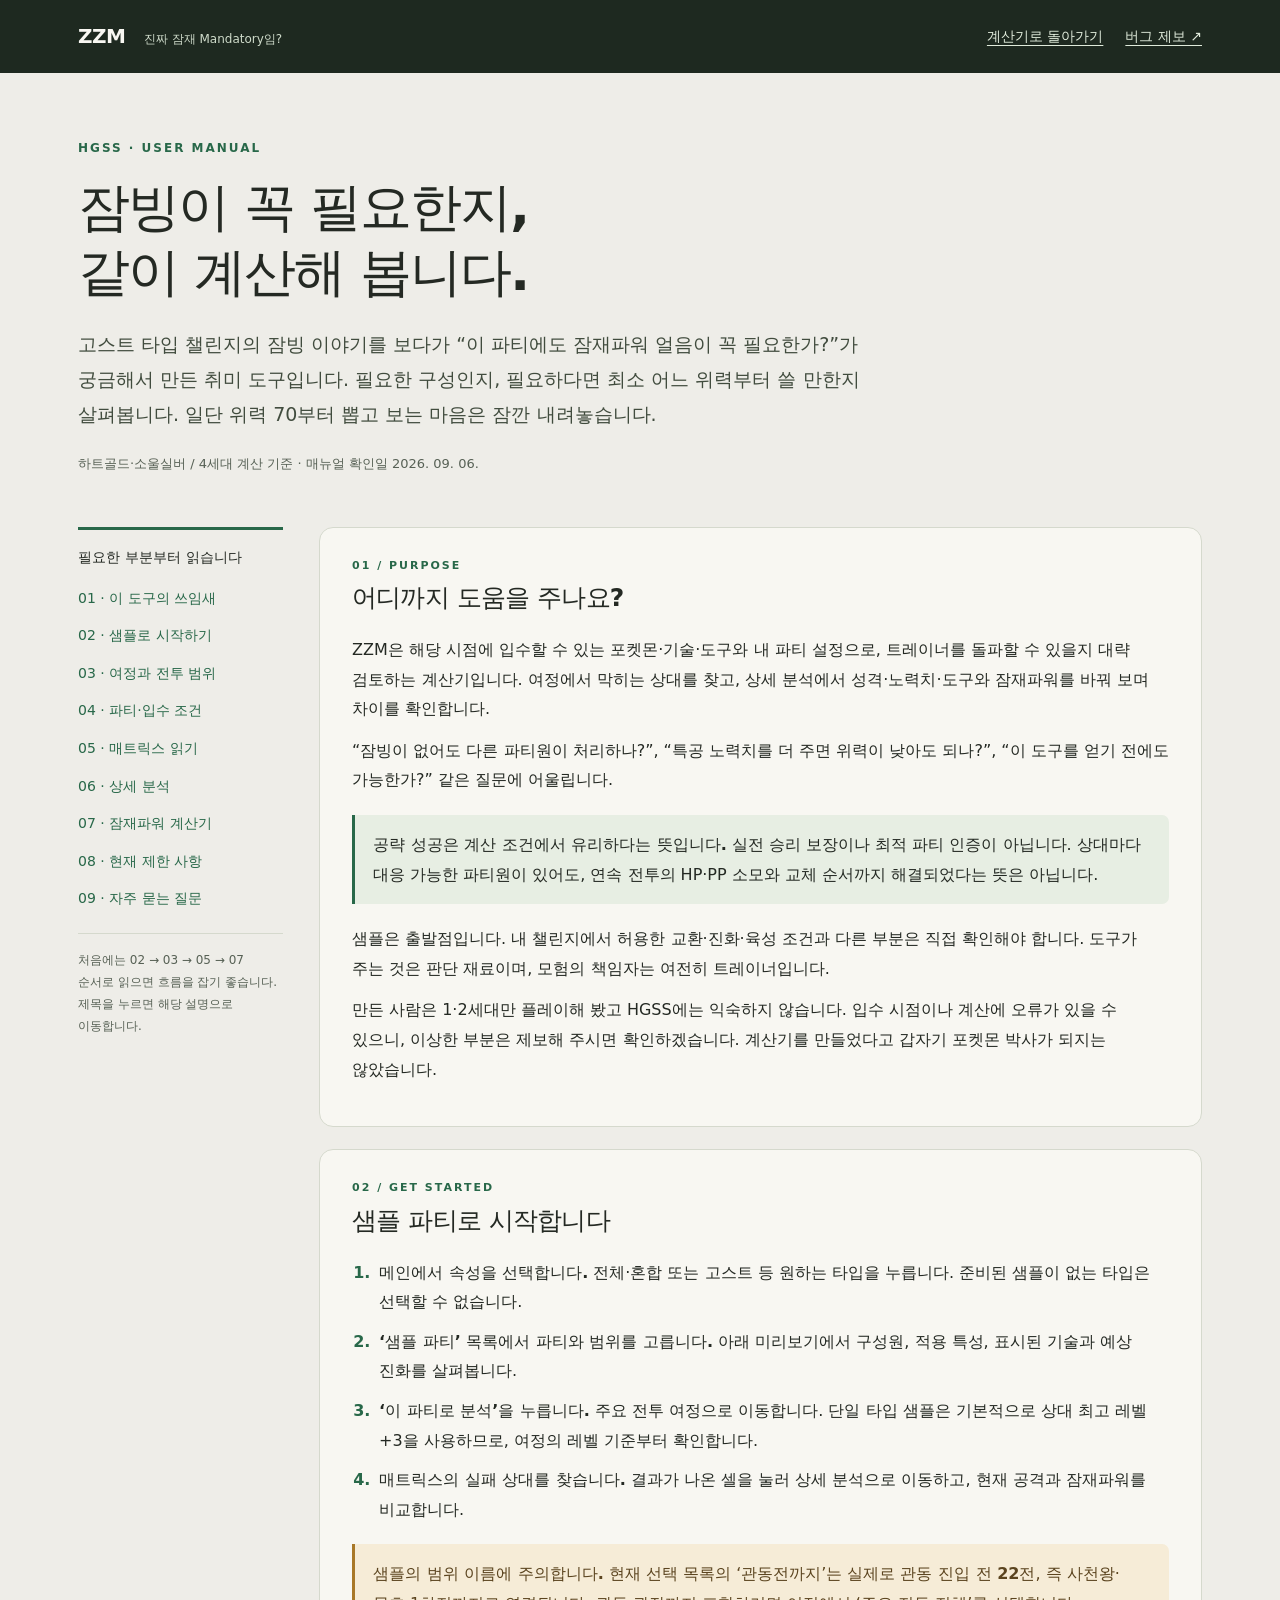
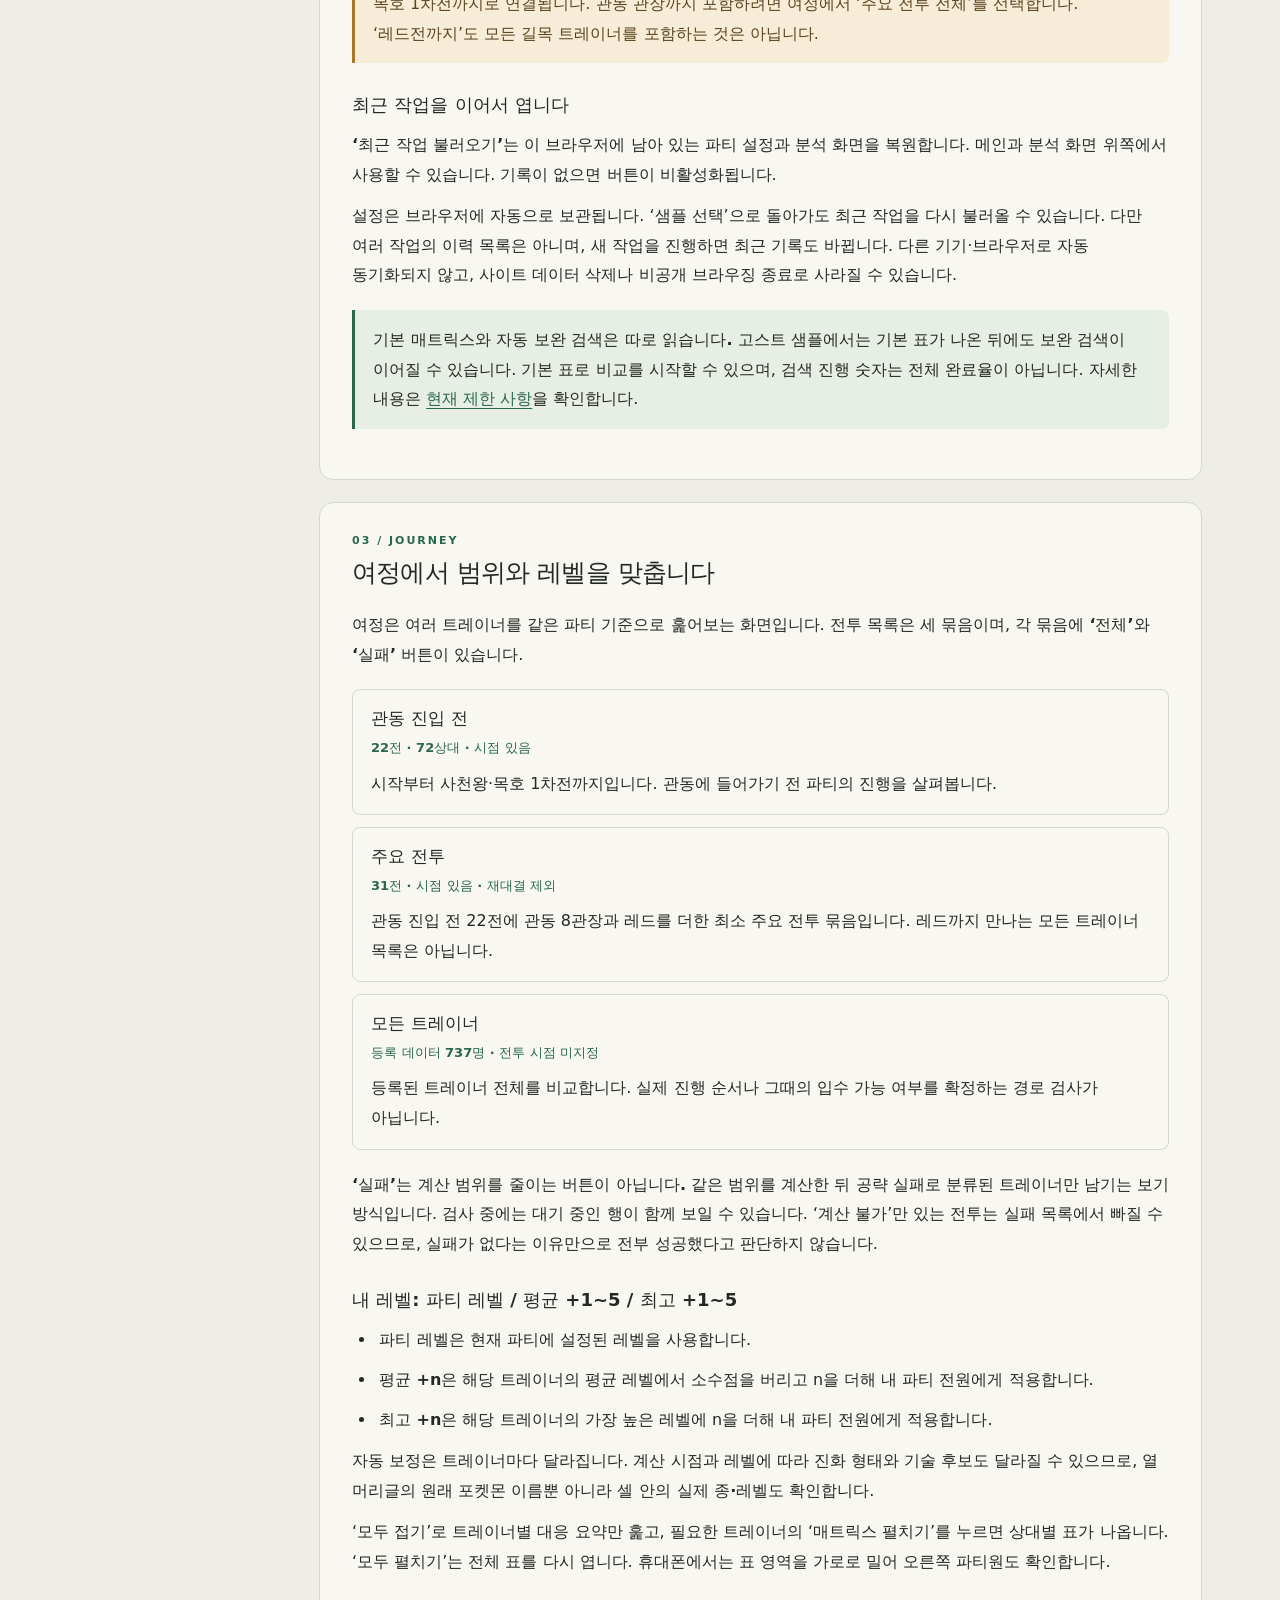
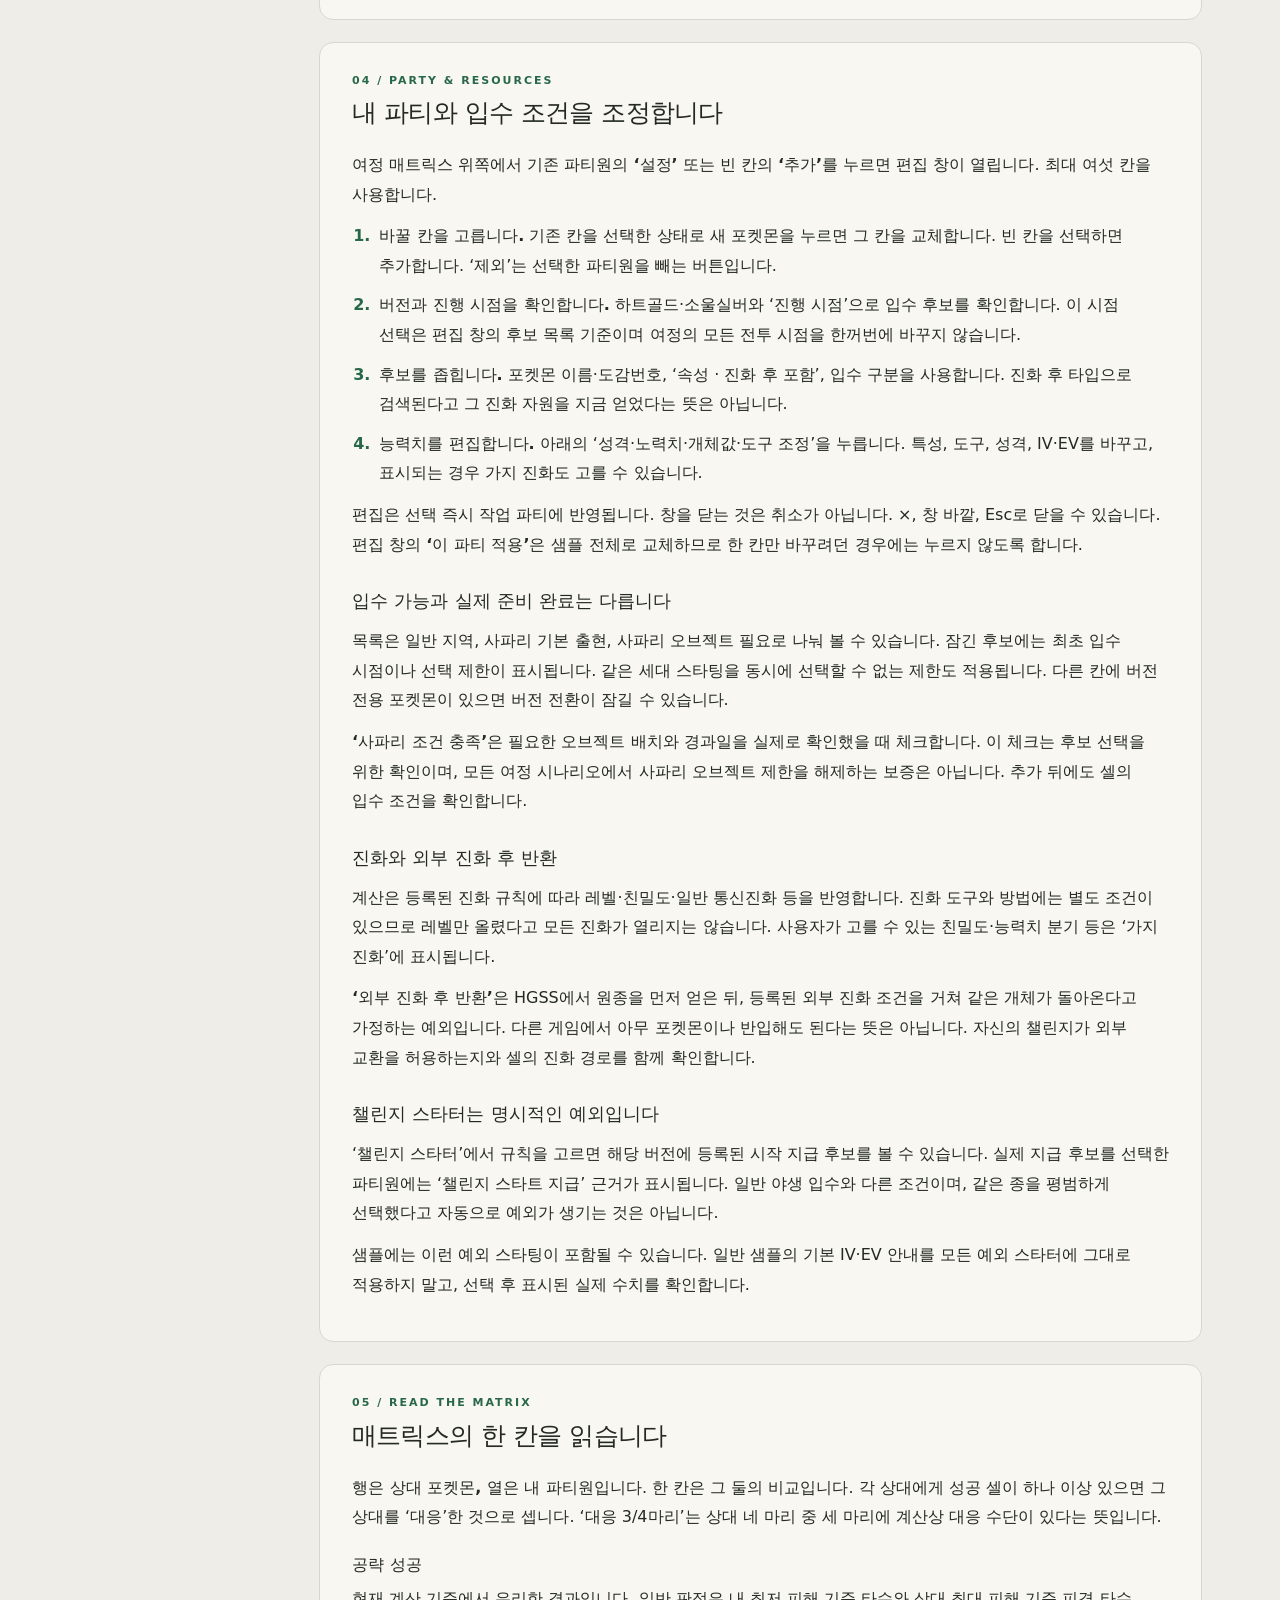
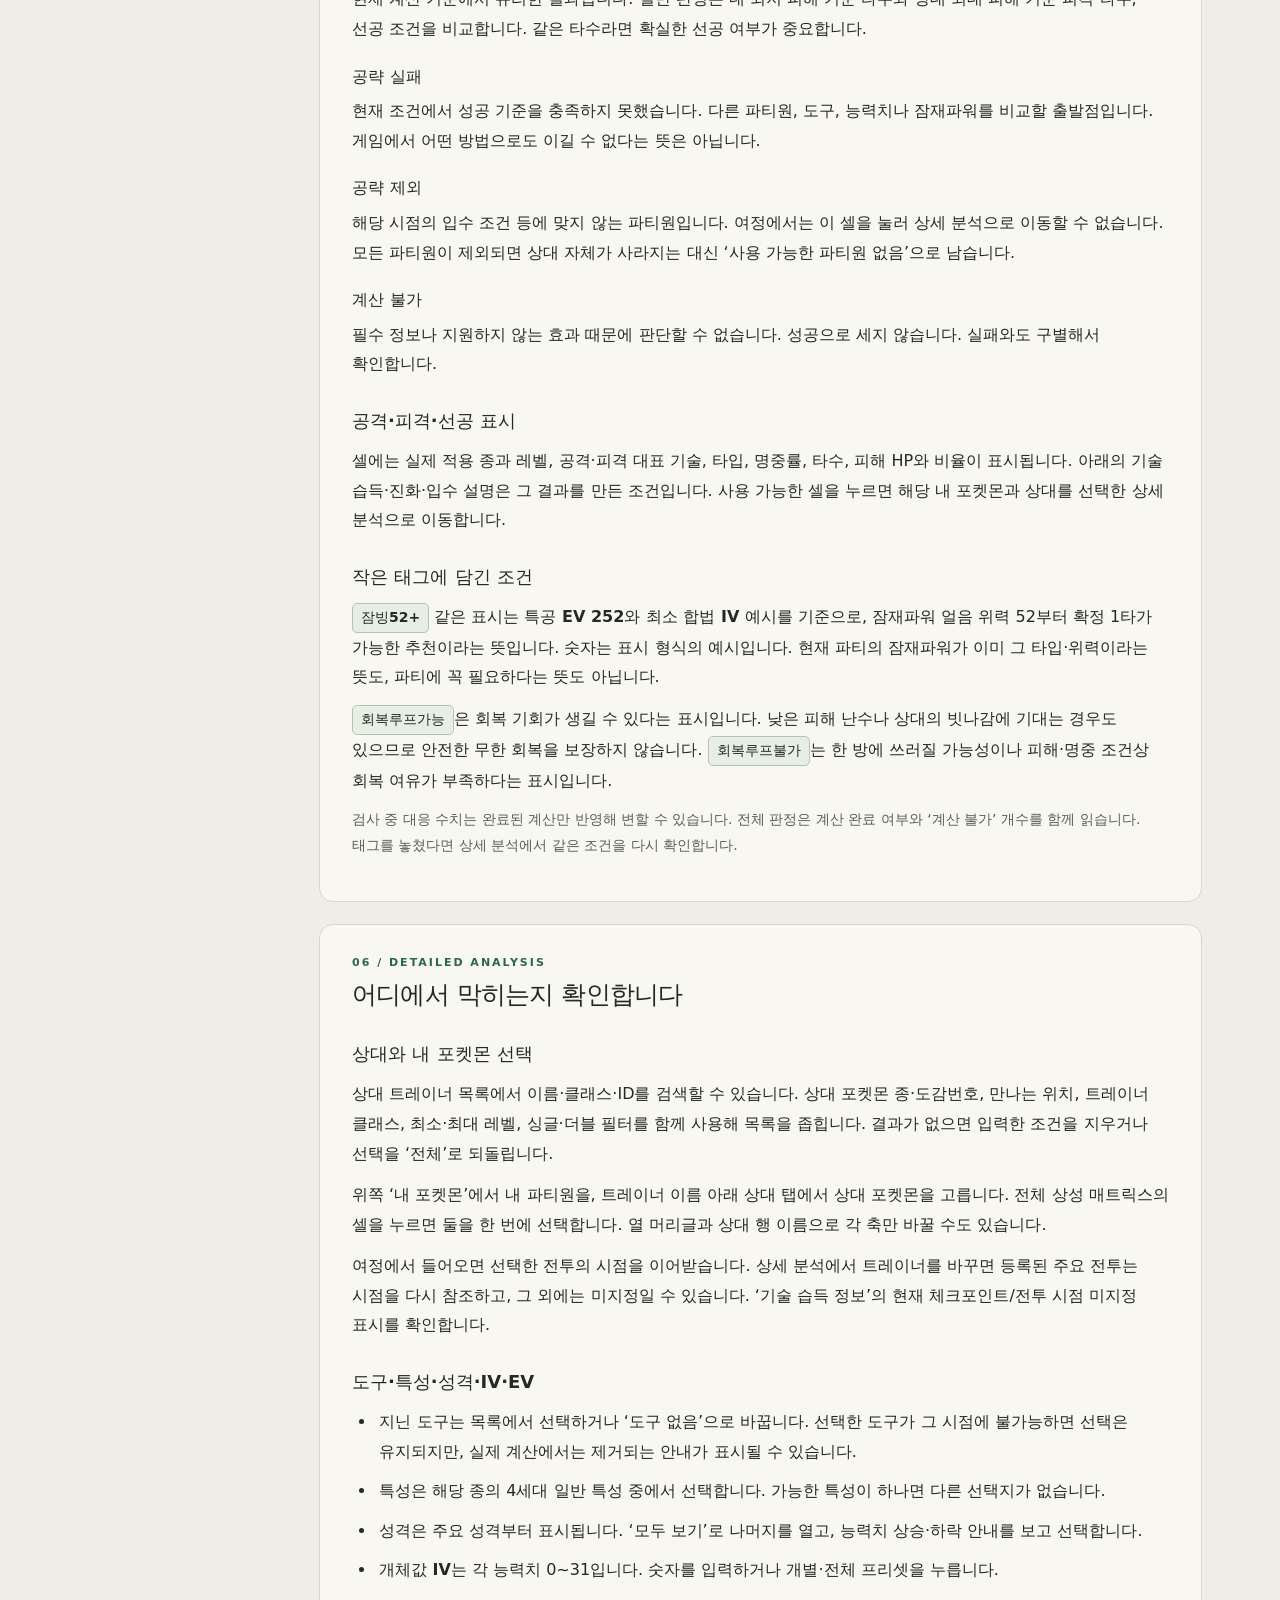
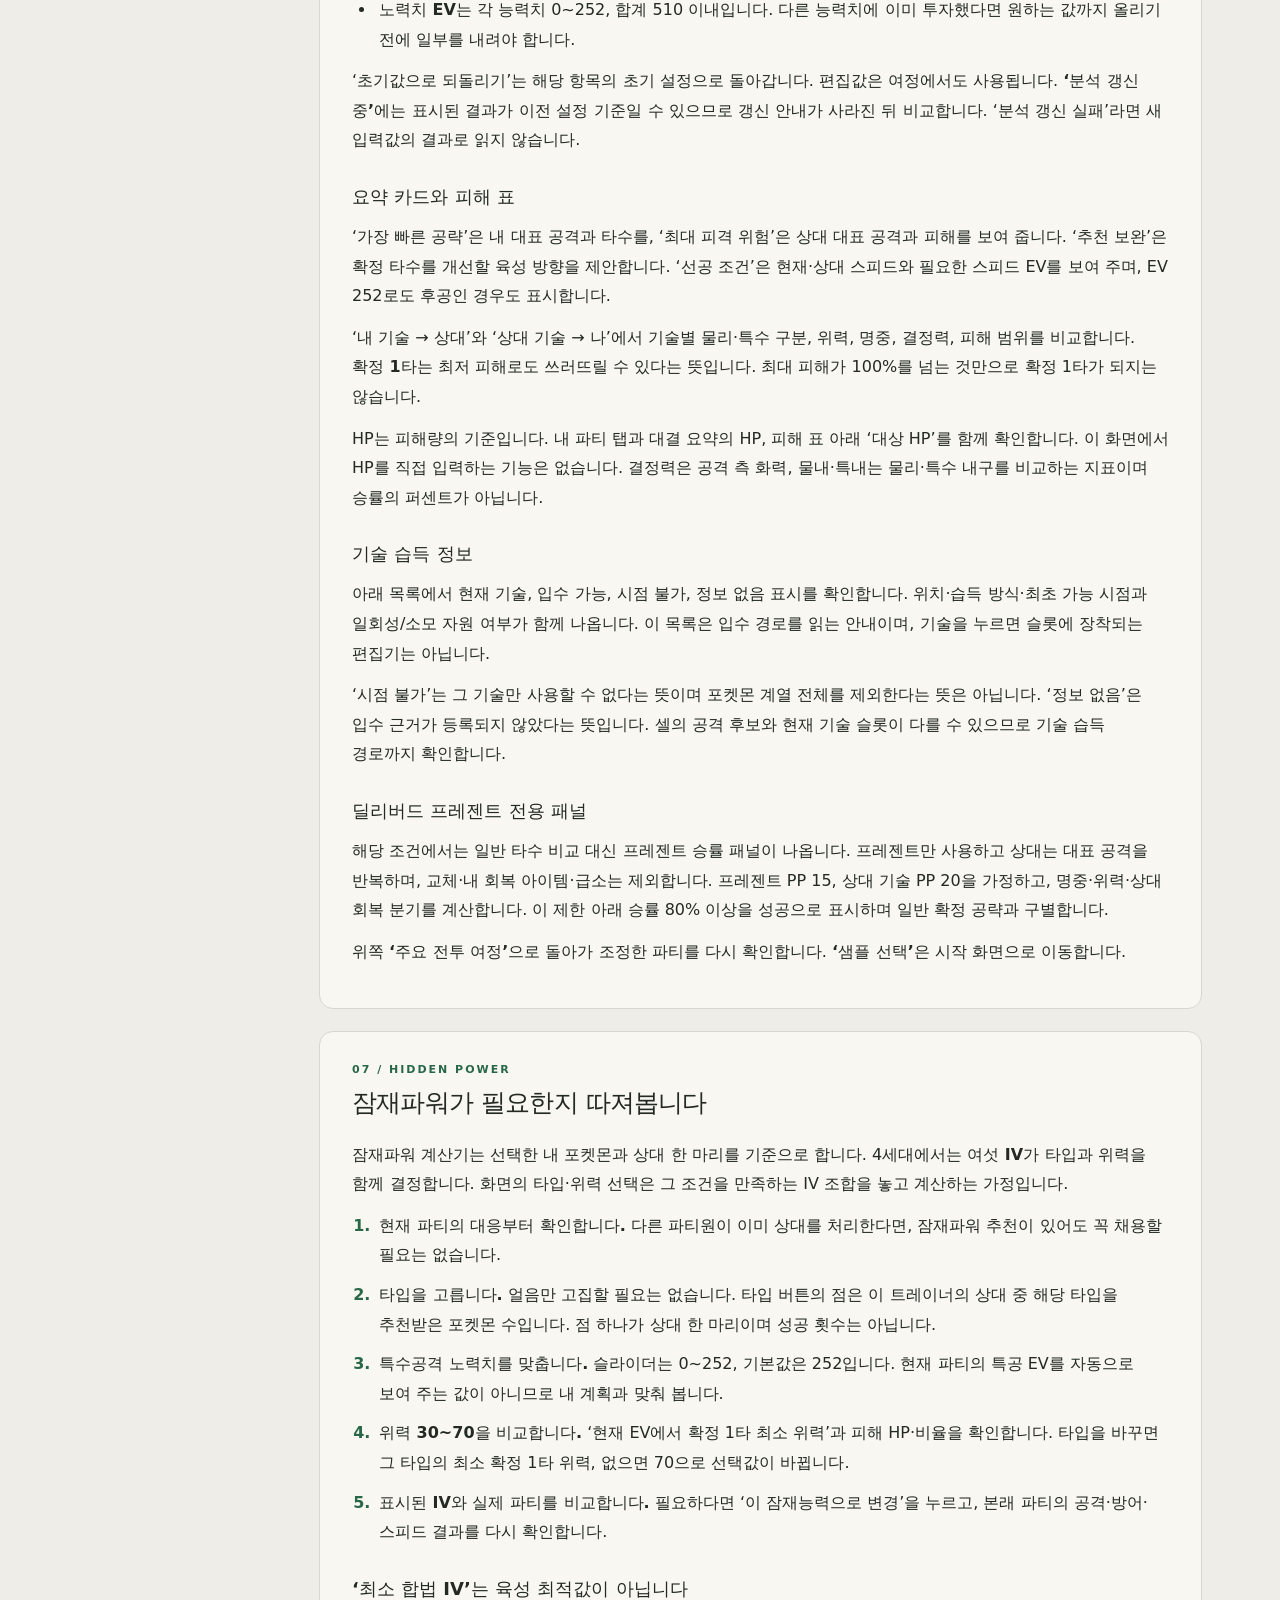
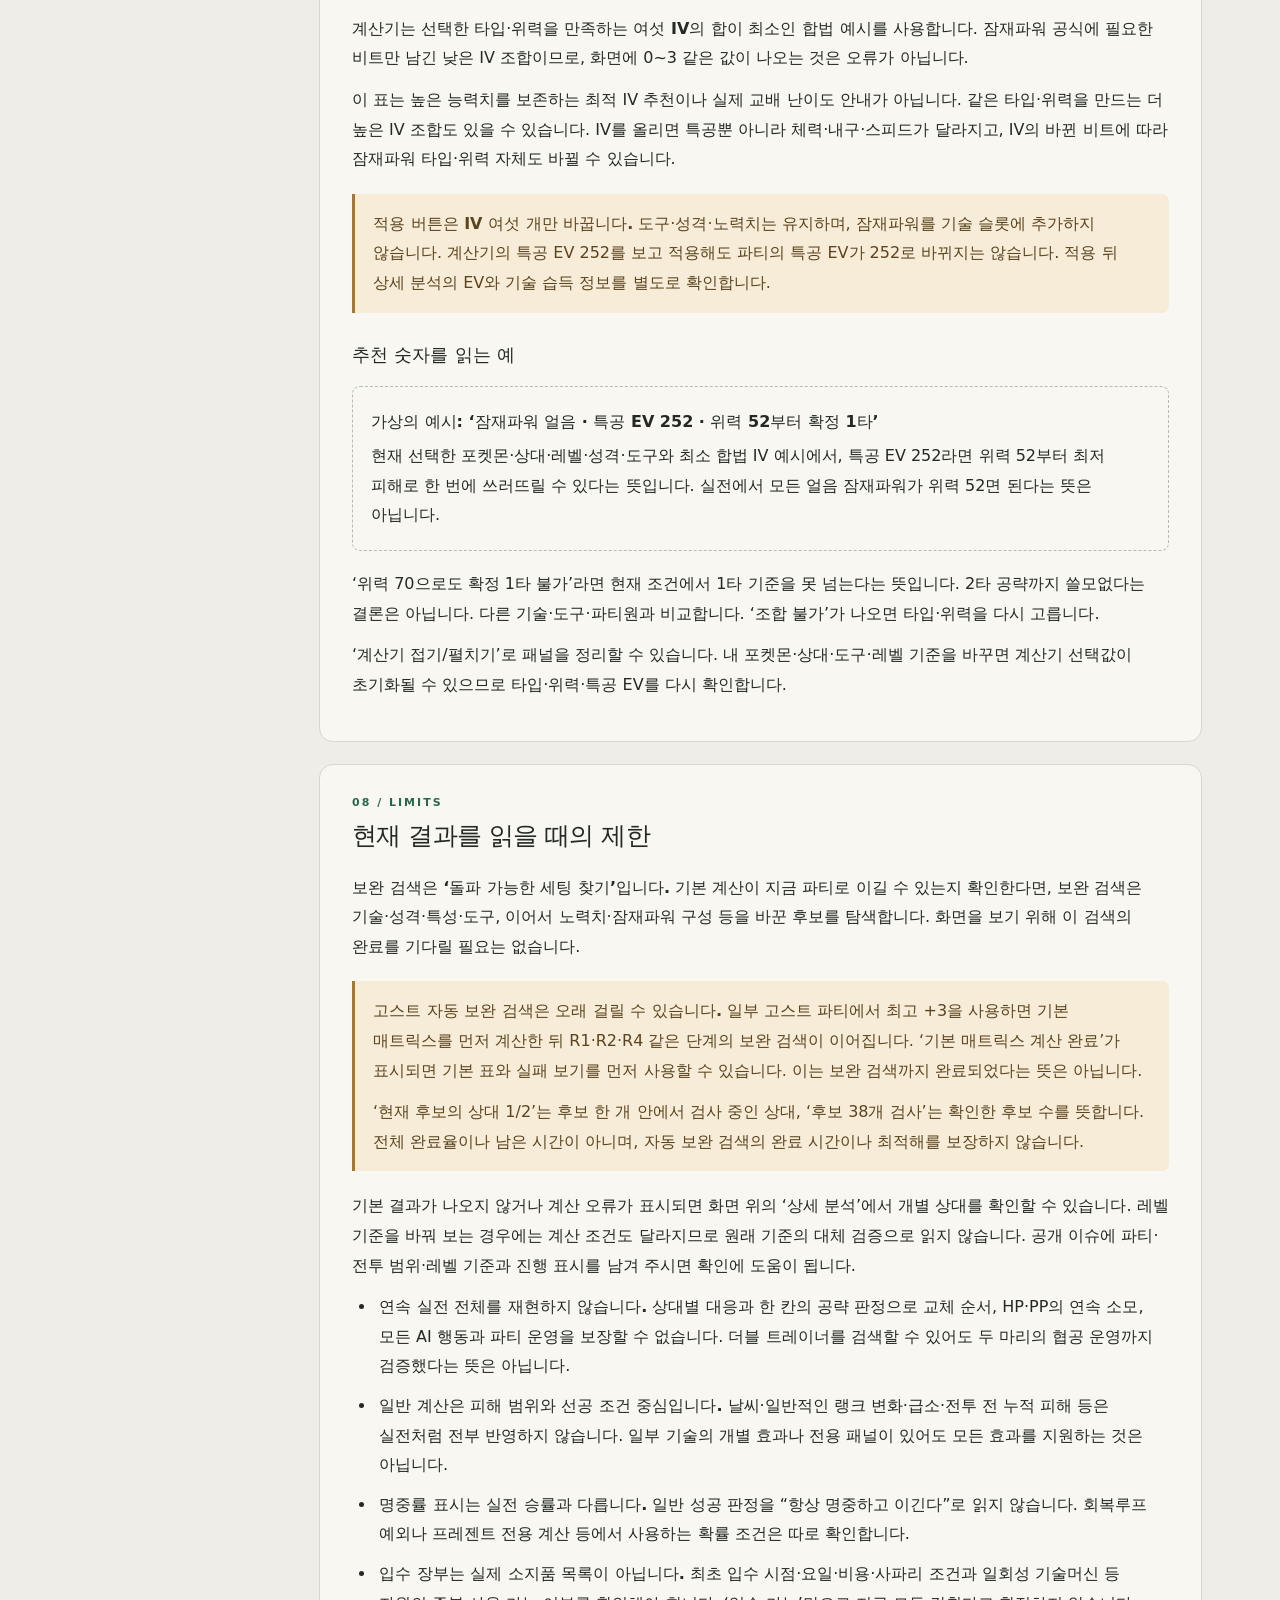
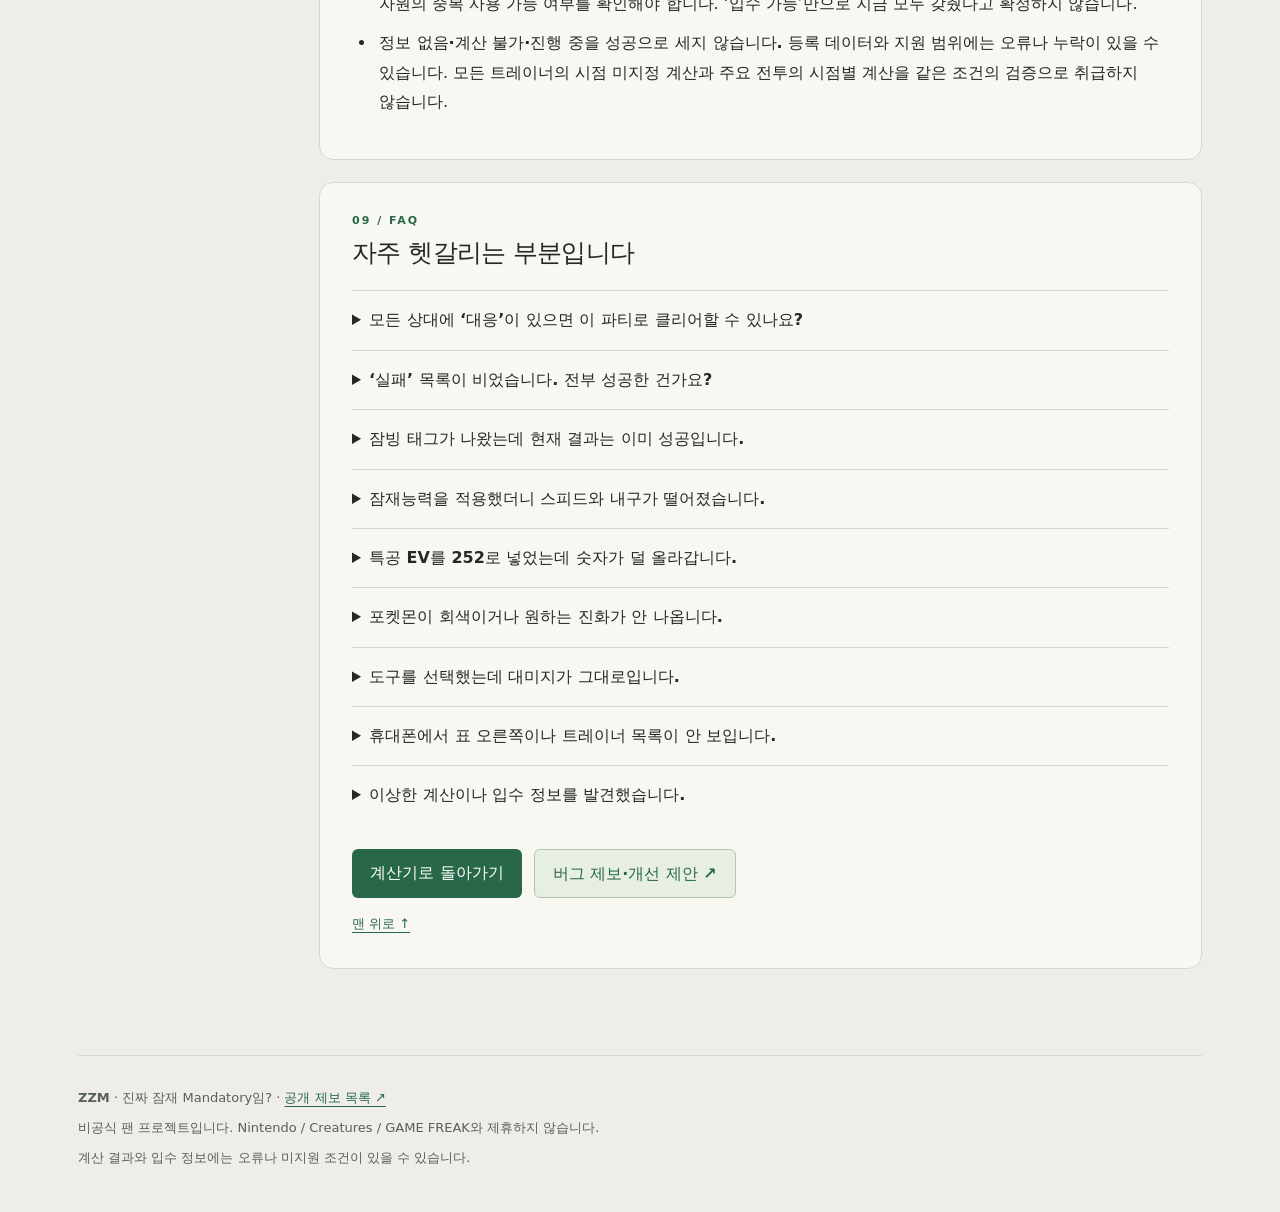
==== manual.html @ 688545f7 "Publish ZZM e7318c1" ====
<!doctype html>
<html lang="ko">
<head>
  <meta charset="UTF-8">
  <meta name="viewport" content="width=device-width, initial-scale=1">
  <meta name="description" content="ZZM 사용자 매뉴얼. HGSS 샘플 파티와 여정 매트릭스, 상세 분석, 잠재파워 최소 위력 계산의 사용법과 한계를 설명합니다.">
  <meta name="theme-color" content="#1e2920">
  <title>사용자 매뉴얼 · ZZM</title>
  <link rel="stylesheet" href="./manual.css">
</head>
<body>
  <a class="skip-link" href="#content">본문으로 바로 가기</a>
  <header class="topbar">
    <div class="topbar-inner">
      <a class="brand" href="./#/">ZZM <span>진짜 잠재 Mandatory임?</span></a>
      <nav aria-label="사이트 이동"><a href="./#/">계산기로 돌아가기</a><a href="https://github.com/ggrn/zzm-calc/issues/new/choose" target="_blank" rel="noopener noreferrer">버그 제보 ↗</a></nav>
    </div>
  </header>
  <div class="hero" id="top">
    <p class="eyebrow">HGSS · USER MANUAL</p>
    <h1>잠빙이 꼭 필요한지,<br>같이 계산해 봅니다.</h1>
    <p class="lead">고스트 타입 챌린지의 잠빙 이야기를 보다가 “이 파티에도 잠재파워 얼음이 꼭 필요한가?”가 궁금해서 만든 취미 도구입니다. 필요한 구성인지, 필요하다면 최소 어느 위력부터 쓸 만한지 살펴봅니다. 일단 위력 70부터 뽑고 보는 마음은 잠깐 내려놓습니다.</p>
    <p class="meta">하트골드·소울실버 / 4세대 계산 기준 · 매뉴얼 확인일 2026. 09. 06.</p>
  </div>
  <div class="layout">
    <nav class="toc" aria-label="매뉴얼 목차">
      <h2>필요한 부분부터 읽습니다</h2>
      <ol>
        <li><a href="#purpose">01 · 이 도구의 쓰임새</a></li>
        <li><a href="#start">02 · 샘플로 시작하기</a></li>
        <li><a href="#journey">03 · 여정과 전투 범위</a></li>
        <li><a href="#party">04 · 파티·입수 조건</a></li>
        <li><a href="#matrix">05 · 매트릭스 읽기</a></li>
        <li><a href="#analysis">06 · 상세 분석</a></li>
        <li><a href="#hidden-power">07 · 잠재파워 계산기</a></li>
        <li><a href="#limits">08 · 현재 제한 사항</a></li>
        <li><a href="#faq">09 · 자주 묻는 질문</a></li>
      </ol>
      <p class="toc-tip">처음에는 02 → 03 → 05 → 07 순서로 읽으면 흐름을 잡기 좋습니다. 제목을 누르면 해당 설명으로 이동합니다.</p>
    </nav>
    <main class="article" id="content">
      <section class="chapter" id="purpose" aria-labelledby="purpose-title">
        <h2 id="purpose-title"><small>01 / PURPOSE</small>어디까지 도움을 주나요?</h2>
        <p>ZZM은 해당 시점에 입수할 수 있는 포켓몬·기술·도구와 내 파티 설정으로, 트레이너를 돌파할 수 있을지 <strong>대략 검토하는 계산기</strong>입니다. 여정에서 막히는 상대를 찾고, 상세 분석에서 성격·노력치·도구와 잠재파워를 바꿔 보며 차이를 확인합니다.</p>
        <p>“잠빙이 없어도 다른 파티원이 처리하나?”, “특공 노력치를 더 주면 위력이 낮아도 되나?”, “이 도구를 얻기 전에도 가능한가?” 같은 질문에 어울립니다.</p>
        <div class="note"><p><strong>공략 성공은 계산 조건에서 유리하다는 뜻입니다.</strong> 실전 승리 보장이나 최적 파티 인증이 아닙니다. 상대마다 대응 가능한 파티원이 있어도, 연속 전투의 HP·PP 소모와 교체 순서까지 해결되었다는 뜻은 아닙니다.</p></div>
        <p>샘플은 출발점입니다. 내 챌린지에서 허용한 교환·진화·육성 조건과 다른 부분은 직접 확인해야 합니다. 도구가 주는 것은 판단 재료이며, 모험의 책임자는 여전히 트레이너입니다.</p>
        <p>만든 사람은 1·2세대만 플레이해 봤고 HGSS에는 익숙하지 않습니다. 입수 시점이나 계산에 오류가 있을 수 있으니, 이상한 부분은 제보해 주시면 확인하겠습니다. 계산기를 만들었다고 갑자기 포켓몬 박사가 되지는 않았습니다.</p>
      </section>

      <section class="chapter" id="start" aria-labelledby="start-title">
        <h2 id="start-title"><small>02 / GET STARTED</small>샘플 파티로 시작합니다</h2>
        <ol class="steps">
          <li><strong>메인에서 속성을 선택합니다.</strong> 전체·혼합 또는 고스트 등 원하는 타입을 누릅니다. 준비된 샘플이 없는 타입은 선택할 수 없습니다.</li>
          <li><strong>‘샘플 파티’ 목록에서 파티와 범위를 고릅니다.</strong> 아래 미리보기에서 구성원, 적용 특성, 표시된 기술과 예상 진화를 살펴봅니다.</li>
          <li><strong>‘이 파티로 분석’을 누릅니다.</strong> 주요 전투 여정으로 이동합니다. 단일 타입 샘플은 기본적으로 상대 최고 레벨 +3을 사용하므로, 여정의 레벨 기준부터 확인합니다.</li>
          <li><strong>매트릭스의 실패 상대를 찾습니다.</strong> 결과가 나온 셀을 눌러 상세 분석으로 이동하고, 현재 공격과 잠재파워를 비교합니다.</li>
        </ol>
        <div class="note warning"><p><strong>샘플의 범위 이름에 주의합니다.</strong> 현재 선택 목록의 ‘관동전까지’는 실제로 <strong>관동 진입 전 22전</strong>, 즉 사천왕·목호 1차전까지로 연결됩니다. 관동 관장까지 포함하려면 여정에서 ‘주요 전투 전체’를 선택합니다. ‘레드전까지’도 모든 길목 트레이너를 포함하는 것은 아닙니다.</p></div>
        <h3>최근 작업을 이어서 엽니다</h3>
        <p><strong>‘최근 작업 불러오기’</strong>는 이 브라우저에 남아 있는 파티 설정과 분석 화면을 복원합니다. 메인과 분석 화면 위쪽에서 사용할 수 있습니다. 기록이 없으면 버튼이 비활성화됩니다.</p>
        <p>설정은 브라우저에 자동으로 보관됩니다. ‘샘플 선택’으로 돌아가도 최근 작업을 다시 불러올 수 있습니다. 다만 여러 작업의 이력 목록은 아니며, 새 작업을 진행하면 최근 기록도 바뀝니다. 다른 기기·브라우저로 자동 동기화되지 않고, 사이트 데이터 삭제나 비공개 브라우징 종료로 사라질 수 있습니다.</p>
        <div class="note"><p><strong>기본 매트릭스와 자동 보완 검색은 따로 읽습니다.</strong> 고스트 샘플에서는 기본 표가 나온 뒤에도 보완 검색이 이어질 수 있습니다. 기본 표로 비교를 시작할 수 있으며, 검색 진행 숫자는 전체 완료율이 아닙니다. 자세한 내용은 <a href="#limits">현재 제한 사항</a>을 확인합니다.</p></div>
      </section>

      <section class="chapter" id="journey" aria-labelledby="journey-title">
        <h2 id="journey-title"><small>03 / JOURNEY</small>여정에서 범위와 레벨을 맞춥니다</h2>
        <p>여정은 여러 트레이너를 같은 파티 기준으로 훑어보는 화면입니다. 전투 목록은 세 묶음이며, 각 묶음에 <strong>‘전체’와 ‘실패’</strong> 버튼이 있습니다.</p>
        <div class="scope-grid">
          <article class="scope-card"><h3>관동 진입 전</h3><span class="count">22전 · 72상대 · 시점 있음</span><p>시작부터 사천왕·목호 1차전까지입니다. 관동에 들어가기 전 파티의 진행을 살펴봅니다.</p></article>
          <article class="scope-card"><h3>주요 전투</h3><span class="count">31전 · 시점 있음 · 재대결 제외</span><p>관동 진입 전 22전에 관동 8관장과 레드를 더한 최소 주요 전투 묶음입니다. 레드까지 만나는 모든 트레이너 목록은 아닙니다.</p></article>
          <article class="scope-card"><h3>모든 트레이너</h3><span class="count">등록 데이터 737명 · 전투 시점 미지정</span><p>등록된 트레이너 전체를 비교합니다. 실제 진행 순서나 그때의 입수 가능 여부를 확정하는 경로 검사가 아닙니다.</p></article>
        </div>
        <p><strong>‘실패’는 계산 범위를 줄이는 버튼이 아닙니다.</strong> 같은 범위를 계산한 뒤 공략 실패로 분류된 트레이너만 남기는 보기 방식입니다. 검사 중에는 대기 중인 행이 함께 보일 수 있습니다. ‘계산 불가’만 있는 전투는 실패 목록에서 빠질 수 있으므로, 실패가 없다는 이유만으로 전부 성공했다고 판단하지 않습니다.</p>
        <h3>내 레벨: 파티 레벨 / 평균 +1~5 / 최고 +1~5</h3>
        <ul>
          <li><strong>파티 레벨</strong>은 현재 파티에 설정된 레벨을 사용합니다.</li>
          <li><strong>평균 +n</strong>은 해당 트레이너의 평균 레벨에서 소수점을 버리고 n을 더해 내 파티 전원에게 적용합니다.</li>
          <li><strong>최고 +n</strong>은 해당 트레이너의 가장 높은 레벨에 n을 더해 내 파티 전원에게 적용합니다.</li>
        </ul>
        <p>자동 보정은 트레이너마다 달라집니다. 계산 시점과 레벨에 따라 진화 형태와 기술 후보도 달라질 수 있으므로, 열 머리글의 원래 포켓몬 이름뿐 아니라 <strong>셀 안의 실제 종·레벨</strong>도 확인합니다.</p>
        <p>‘모두 접기’로 트레이너별 대응 요약만 훑고, 필요한 트레이너의 ‘매트릭스 펼치기’를 누르면 상대별 표가 나옵니다. ‘모두 펼치기’는 전체 표를 다시 엽니다. 휴대폰에서는 표 영역을 가로로 밀어 오른쪽 파티원도 확인합니다.</p>
      </section>

      <section class="chapter" id="party" aria-labelledby="party-title">
        <h2 id="party-title"><small>04 / PARTY &amp; RESOURCES</small>내 파티와 입수 조건을 조정합니다</h2>
        <p>여정 매트릭스 위쪽에서 기존 파티원의 <strong>‘설정’</strong> 또는 빈 칸의 <strong>‘추가’</strong>를 누르면 편집 창이 열립니다. 최대 여섯 칸을 사용합니다.</p>
        <ol class="steps">
          <li><strong>바꿀 칸을 고릅니다.</strong> 기존 칸을 선택한 상태로 새 포켓몬을 누르면 그 칸을 교체합니다. 빈 칸을 선택하면 추가합니다. ‘제외’는 선택한 파티원을 빼는 버튼입니다.</li>
          <li><strong>버전과 진행 시점을 확인합니다.</strong> 하트골드·소울실버와 ‘진행 시점’으로 입수 후보를 확인합니다. 이 시점 선택은 편집 창의 후보 목록 기준이며 여정의 모든 전투 시점을 한꺼번에 바꾸지 않습니다.</li>
          <li><strong>후보를 좁힙니다.</strong> 포켓몬 이름·도감번호, ‘속성 · 진화 후 포함’, 입수 구분을 사용합니다. 진화 후 타입으로 검색된다고 그 진화 자원을 지금 얻었다는 뜻은 아닙니다.</li>
          <li><strong>능력치를 편집합니다.</strong> 아래의 ‘성격·노력치·개체값·도구 조정’을 누릅니다. 특성, 도구, 성격, IV·EV를 바꾸고, 표시되는 경우 가지 진화도 고를 수 있습니다.</li>
        </ol>
        <p>편집은 선택 즉시 작업 파티에 반영됩니다. 창을 닫는 것은 취소가 아닙니다. ×, 창 바깥, Esc로 닫을 수 있습니다. 편집 창의 <strong>‘이 파티 적용’은 샘플 전체로 교체</strong>하므로 한 칸만 바꾸려던 경우에는 누르지 않도록 합니다.</p>
        <h3>입수 가능과 실제 준비 완료는 다릅니다</h3>
        <p>목록은 일반 지역, 사파리 기본 출현, 사파리 오브젝트 필요로 나눠 볼 수 있습니다. 잠긴 후보에는 최초 입수 시점이나 선택 제한이 표시됩니다. 같은 세대 스타팅을 동시에 선택할 수 없는 제한도 적용됩니다. 다른 칸에 버전 전용 포켓몬이 있으면 버전 전환이 잠길 수 있습니다.</p>
        <p><strong>‘사파리 조건 충족’</strong>은 필요한 오브젝트 배치와 경과일을 실제로 확인했을 때 체크합니다. 이 체크는 후보 선택을 위한 확인이며, 모든 여정 시나리오에서 사파리 오브젝트 제한을 해제하는 보증은 아닙니다. 추가 뒤에도 셀의 입수 조건을 확인합니다.</p>
        <h3>진화와 외부 진화 후 반환</h3>
        <p>계산은 등록된 진화 규칙에 따라 레벨·친밀도·일반 통신진화 등을 반영합니다. 진화 도구와 방법에는 별도 조건이 있으므로 레벨만 올렸다고 모든 진화가 열리지는 않습니다. 사용자가 고를 수 있는 친밀도·능력치 분기 등은 ‘가지 진화’에 표시됩니다.</p>
        <p><strong>‘외부 진화 후 반환’</strong>은 HGSS에서 원종을 먼저 얻은 뒤, 등록된 외부 진화 조건을 거쳐 같은 개체가 돌아온다고 가정하는 예외입니다. 다른 게임에서 아무 포켓몬이나 반입해도 된다는 뜻은 아닙니다. 자신의 챌린지가 외부 교환을 허용하는지와 셀의 진화 경로를 함께 확인합니다.</p>
        <h3>챌린지 스타터는 명시적인 예외입니다</h3>
        <p>‘챌린지 스타터’에서 규칙을 고르면 해당 버전에 등록된 시작 지급 후보를 볼 수 있습니다. 실제 지급 후보를 선택한 파티원에는 ‘챌린지 스타트 지급’ 근거가 표시됩니다. 일반 야생 입수와 다른 조건이며, 같은 종을 평범하게 선택했다고 자동으로 예외가 생기는 것은 아닙니다.</p>
        <p>샘플에는 이런 예외 스타팅이 포함될 수 있습니다. 일반 샘플의 기본 IV·EV 안내를 모든 예외 스타터에 그대로 적용하지 말고, 선택 후 표시된 실제 수치를 확인합니다.</p>
      </section>

      <section class="chapter" id="matrix" aria-labelledby="matrix-title">
        <h2 id="matrix-title"><small>05 / READ THE MATRIX</small>매트릭스의 한 칸을 읽습니다</h2>
        <p><strong>행은 상대 포켓몬, 열은 내 파티원</strong>입니다. 한 칸은 그 둘의 비교입니다. 각 상대에게 성공 셀이 하나 이상 있으면 그 상대를 ‘대응’한 것으로 셉니다. ‘대응 3/4마리’는 상대 네 마리 중 세 마리에 계산상 대응 수단이 있다는 뜻입니다.</p>
        <dl class="status-list">
          <dt>공략 성공</dt><dd>현재 계산 기준에서 유리한 결과입니다. 일반 판정은 내 최저 피해 기준 타수와 상대 최대 피해 기준 피격 타수, 선공 조건을 비교합니다. 같은 타수라면 확실한 선공 여부가 중요합니다.</dd>
          <dt>공략 실패</dt><dd>현재 조건에서 성공 기준을 충족하지 못했습니다. 다른 파티원, 도구, 능력치나 잠재파워를 비교할 출발점입니다. 게임에서 어떤 방법으로도 이길 수 없다는 뜻은 아닙니다.</dd>
          <dt>공략 제외</dt><dd>해당 시점의 입수 조건 등에 맞지 않는 파티원입니다. 여정에서는 이 셀을 눌러 상세 분석으로 이동할 수 없습니다. 모든 파티원이 제외되면 상대 자체가 사라지는 대신 ‘사용 가능한 파티원 없음’으로 남습니다.</dd>
          <dt>계산 불가</dt><dd>필수 정보나 지원하지 않는 효과 때문에 판단할 수 없습니다. 성공으로 세지 않습니다. 실패와도 구별해서 확인합니다.</dd>
        </dl>
        <h3>공격·피격·선공 표시</h3>
        <p>셀에는 실제 적용 종과 레벨, 공격·피격 대표 기술, 타입, 명중률, 타수, 피해 HP와 비율이 표시됩니다. 아래의 기술 습득·진화·입수 설명은 그 결과를 만든 조건입니다. 사용 가능한 셀을 누르면 해당 내 포켓몬과 상대를 선택한 상세 분석으로 이동합니다.</p>
        <h3>작은 태그에 담긴 조건</h3>
        <p><span class="tag">잠빙52+</span> 같은 표시는 <strong>특공 EV 252와 최소 합법 IV 예시</strong>를 기준으로, 잠재파워 얼음 위력 52부터 확정 1타가 가능한 추천이라는 뜻입니다. 숫자는 표시 형식의 예시입니다. 현재 파티의 잠재파워가 이미 그 타입·위력이라는 뜻도, 파티에 꼭 필요하다는 뜻도 아닙니다.</p>
        <p><span class="tag">회복루프가능</span>은 회복 기회가 생길 수 있다는 표시입니다. 낮은 피해 난수나 상대의 빗나감에 기대는 경우도 있으므로 안전한 무한 회복을 보장하지 않습니다. <span class="tag">회복루프불가</span>는 한 방에 쓰러질 가능성이나 피해·명중 조건상 회복 여유가 부족하다는 표시입니다.</p>
        <p class="small">검사 중 대응 수치는 완료된 계산만 반영해 변할 수 있습니다. 전체 판정은 계산 완료 여부와 ‘계산 불가’ 개수를 함께 읽습니다. 태그를 놓쳤다면 상세 분석에서 같은 조건을 다시 확인합니다.</p>
      </section>

      <section class="chapter" id="analysis" aria-labelledby="analysis-title">
        <h2 id="analysis-title"><small>06 / DETAILED ANALYSIS</small>어디에서 막히는지 확인합니다</h2>
        <h3>상대와 내 포켓몬 선택</h3>
        <p>상대 트레이너 목록에서 이름·클래스·ID를 검색할 수 있습니다. 상대 포켓몬 종·도감번호, 만나는 위치, 트레이너 클래스, 최소·최대 레벨, 싱글·더블 필터를 함께 사용해 목록을 좁힙니다. 결과가 없으면 입력한 조건을 지우거나 선택을 ‘전체’로 되돌립니다.</p>
        <p>위쪽 ‘내 포켓몬’에서 내 파티원을, 트레이너 이름 아래 상대 탭에서 상대 포켓몬을 고릅니다. 전체 상성 매트릭스의 셀을 누르면 둘을 한 번에 선택합니다. 열 머리글과 상대 행 이름으로 각 축만 바꿀 수도 있습니다.</p>
        <p>여정에서 들어오면 선택한 전투의 시점을 이어받습니다. 상세 분석에서 트레이너를 바꾸면 등록된 주요 전투는 시점을 다시 참조하고, 그 외에는 미지정일 수 있습니다. ‘기술 습득 정보’의 현재 체크포인트/전투 시점 미지정 표시를 확인합니다.</p>
        <h3>도구·특성·성격·IV·EV</h3>
        <ul>
          <li><strong>지닌 도구</strong>는 목록에서 선택하거나 ‘도구 없음’으로 바꿉니다. 선택한 도구가 그 시점에 불가능하면 선택은 유지되지만, 실제 계산에서는 제거되는 안내가 표시될 수 있습니다.</li>
          <li><strong>특성</strong>은 해당 종의 4세대 일반 특성 중에서 선택합니다. 가능한 특성이 하나면 다른 선택지가 없습니다.</li>
          <li><strong>성격</strong>은 주요 성격부터 표시됩니다. ‘모두 보기’로 나머지를 열고, 능력치 상승·하락 안내를 보고 선택합니다.</li>
          <li><strong>개체값 IV</strong>는 각 능력치 0~31입니다. 숫자를 입력하거나 개별·전체 프리셋을 누릅니다.</li>
          <li><strong>노력치 EV</strong>는 각 능력치 0~252, 합계 510 이내입니다. 다른 능력치에 이미 투자했다면 원하는 값까지 올리기 전에 일부를 내려야 합니다.</li>
        </ul>
        <p>‘초기값으로 되돌리기’는 해당 항목의 초기 설정으로 돌아갑니다. 편집값은 여정에서도 사용됩니다. <strong>‘분석 갱신 중’에는 표시된 결과가 이전 설정 기준일 수 있으므로</strong> 갱신 안내가 사라진 뒤 비교합니다. ‘분석 갱신 실패’라면 새 입력값의 결과로 읽지 않습니다.</p>
        <h3>요약 카드와 피해 표</h3>
        <p>‘가장 빠른 공략’은 내 대표 공격과 타수를, ‘최대 피격 위험’은 상대 대표 공격과 피해를 보여 줍니다. ‘추천 보완’은 확정 타수를 개선할 육성 방향을 제안합니다. ‘선공 조건’은 현재·상대 스피드와 필요한 스피드 EV를 보여 주며, EV 252로도 후공인 경우도 표시합니다.</p>
        <p>‘내 기술 → 상대’와 ‘상대 기술 → 나’에서 기술별 물리·특수 구분, 위력, 명중, 결정력, 피해 범위를 비교합니다. <strong>확정 1타</strong>는 최저 피해로도 쓰러뜨릴 수 있다는 뜻입니다. 최대 피해가 100%를 넘는 것만으로 확정 1타가 되지는 않습니다.</p>
        <p>HP는 피해량의 기준입니다. 내 파티 탭과 대결 요약의 HP, 피해 표 아래 ‘대상 HP’를 함께 확인합니다. 이 화면에서 HP를 직접 입력하는 기능은 없습니다. 결정력은 공격 측 화력, 물내·특내는 물리·특수 내구를 비교하는 지표이며 승률의 퍼센트가 아닙니다.</p>
        <h3>기술 습득 정보</h3>
        <p>아래 목록에서 현재 기술, 입수 가능, 시점 불가, 정보 없음 표시를 확인합니다. 위치·습득 방식·최초 가능 시점과 일회성/소모 자원 여부가 함께 나옵니다. 이 목록은 입수 경로를 읽는 안내이며, 기술을 누르면 슬롯에 장착되는 편집기는 아닙니다.</p>
        <p>‘시점 불가’는 그 기술만 사용할 수 없다는 뜻이며 포켓몬 계열 전체를 제외한다는 뜻은 아닙니다. ‘정보 없음’은 입수 근거가 등록되지 않았다는 뜻입니다. 셀의 공격 후보와 현재 기술 슬롯이 다를 수 있으므로 기술 습득 경로까지 확인합니다.</p>
        <h3>딜리버드 프레젠트 전용 패널</h3>
        <p>해당 조건에서는 일반 타수 비교 대신 프레젠트 승률 패널이 나옵니다. 프레젠트만 사용하고 상대는 대표 공격을 반복하며, 교체·내 회복 아이템·급소는 제외합니다. 프레젠트 PP 15, 상대 기술 PP 20을 가정하고, 명중·위력·상대 회복 분기를 계산합니다. 이 제한 아래 승률 80% 이상을 성공으로 표시하며 일반 확정 공략과 구별합니다.</p>
        <p>위쪽 <strong>‘주요 전투 여정’</strong>으로 돌아가 조정한 파티를 다시 확인합니다. <strong>‘샘플 선택’</strong>은 시작 화면으로 이동합니다.</p>
      </section>

      <section class="chapter" id="hidden-power" aria-labelledby="hidden-power-title">
        <h2 id="hidden-power-title"><small>07 / HIDDEN POWER</small>잠재파워가 필요한지 따져봅니다</h2>
        <p>잠재파워 계산기는 선택한 내 포켓몬과 상대 한 마리를 기준으로 합니다. 4세대에서는 <strong>여섯 IV가 타입과 위력을 함께 결정</strong>합니다. 화면의 타입·위력 선택은 그 조건을 만족하는 IV 조합을 놓고 계산하는 가정입니다.</p>
        <ol class="steps">
          <li><strong>현재 파티의 대응부터 확인합니다.</strong> 다른 파티원이 이미 상대를 처리한다면, 잠재파워 추천이 있어도 꼭 채용할 필요는 없습니다.</li>
          <li><strong>타입을 고릅니다.</strong> 얼음만 고집할 필요는 없습니다. 타입 버튼의 점은 이 트레이너의 상대 중 해당 타입을 추천받은 포켓몬 수입니다. 점 하나가 상대 한 마리이며 성공 횟수는 아닙니다.</li>
          <li><strong>특수공격 노력치를 맞춥니다.</strong> 슬라이더는 0~252, 기본값은 252입니다. 현재 파티의 특공 EV를 자동으로 보여 주는 값이 아니므로 내 계획과 맞춰 봅니다.</li>
          <li><strong>위력 30~70을 비교합니다.</strong> ‘현재 EV에서 확정 1타 최소 위력’과 피해 HP·비율을 확인합니다. 타입을 바꾸면 그 타입의 최소 확정 1타 위력, 없으면 70으로 선택값이 바뀝니다.</li>
          <li><strong>표시된 IV와 실제 파티를 비교합니다.</strong> 필요하다면 ‘이 잠재능력으로 변경’을 누르고, 본래 파티의 공격·방어·스피드 결과를 다시 확인합니다.</li>
        </ol>
        <h3>‘최소 합법 IV’는 육성 최적값이 아닙니다</h3>
        <p>계산기는 선택한 타입·위력을 만족하는 <strong>여섯 IV의 합이 최소인 합법 예시</strong>를 사용합니다. 잠재파워 공식에 필요한 비트만 남긴 낮은 IV 조합이므로, 화면에 0~3 같은 값이 나오는 것은 오류가 아닙니다.</p>
        <p>이 표는 높은 능력치를 보존하는 최적 IV 추천이나 실제 교배 난이도 안내가 아닙니다. 같은 타입·위력을 만드는 더 높은 IV 조합도 있을 수 있습니다. IV를 올리면 특공뿐 아니라 체력·내구·스피드가 달라지고, IV의 바뀐 비트에 따라 잠재파워 타입·위력 자체도 바뀔 수 있습니다.</p>
        <div class="note warning"><p><strong>적용 버튼은 IV 여섯 개만 바꿉니다.</strong> 도구·성격·노력치는 유지하며, 잠재파워를 기술 슬롯에 추가하지 않습니다. 계산기의 특공 EV 252를 보고 적용해도 파티의 특공 EV가 252로 바뀌지는 않습니다. 적용 뒤 상세 분석의 EV와 기술 습득 정보를 별도로 확인합니다.</p></div>
        <h3>추천 숫자를 읽는 예</h3>
        <div class="example"><p><strong>가상의 예시: ‘잠재파워 얼음 · 특공 EV 252 · 위력 52부터 확정 1타’</strong></p><p>현재 선택한 포켓몬·상대·레벨·성격·도구와 최소 합법 IV 예시에서, 특공 EV 252라면 위력 52부터 최저 피해로 한 번에 쓰러뜨릴 수 있다는 뜻입니다. 실전에서 모든 얼음 잠재파워가 위력 52면 된다는 뜻은 아닙니다.</p></div>
        <p>‘위력 70으로도 확정 1타 불가’라면 현재 조건에서 1타 기준을 못 넘는다는 뜻입니다. 2타 공략까지 쓸모없다는 결론은 아닙니다. 다른 기술·도구·파티원과 비교합니다. ‘조합 불가’가 나오면 타입·위력을 다시 고릅니다.</p>
        <p>‘계산기 접기/펼치기’로 패널을 정리할 수 있습니다. 내 포켓몬·상대·도구·레벨 기준을 바꾸면 계산기 선택값이 초기화될 수 있으므로 타입·위력·특공 EV를 다시 확인합니다.</p>
      </section>

      <section class="chapter" id="limits" aria-labelledby="limits-title">
        <h2 id="limits-title"><small>08 / LIMITS</small>현재 결과를 읽을 때의 제한</h2>
        <p><strong>보완 검색은 ‘돌파 가능한 세팅 찾기’입니다.</strong> 기본 계산이 지금 파티로 이길 수 있는지 확인한다면, 보완 검색은 기술·성격·특성·도구, 이어서 노력치·잠재파워 구성 등을 바꾼 후보를 탐색합니다. 화면을 보기 위해 이 검색의 완료를 기다릴 필요는 없습니다.</p>
        <div class="note warning"><p><strong>고스트 자동 보완 검색은 오래 걸릴 수 있습니다.</strong> 일부 고스트 파티에서 최고 +3을 사용하면 기본 매트릭스를 먼저 계산한 뒤 R1·R2·R4 같은 단계의 보완 검색이 이어집니다. ‘기본 매트릭스 계산 완료’가 표시되면 기본 표와 실패 보기를 먼저 사용할 수 있습니다. 이는 보완 검색까지 완료되었다는 뜻은 아닙니다.</p><p>‘현재 후보의 상대 1/2’는 후보 한 개 안에서 검사 중인 상대, ‘후보 38개 검사’는 확인한 후보 수를 뜻합니다. 전체 완료율이나 남은 시간이 아니며, 자동 보완 검색의 완료 시간이나 최적해를 보장하지 않습니다.</p></div>
        <p>기본 결과가 나오지 않거나 계산 오류가 표시되면 화면 위의 ‘상세 분석’에서 개별 상대를 확인할 수 있습니다. 레벨 기준을 바꿔 보는 경우에는 계산 조건도 달라지므로 원래 기준의 대체 검증으로 읽지 않습니다. 공개 이슈에 파티·전투 범위·레벨 기준과 진행 표시를 남겨 주시면 확인에 도움이 됩니다.</p>
        <ul>
          <li><strong>연속 실전 전체를 재현하지 않습니다.</strong> 상대별 대응과 한 칸의 공략 판정으로 교체 순서, HP·PP의 연속 소모, 모든 AI 행동과 파티 운영을 보장할 수 없습니다. 더블 트레이너를 검색할 수 있어도 두 마리의 협공 운영까지 검증했다는 뜻은 아닙니다.</li>
          <li><strong>일반 계산은 피해 범위와 선공 조건 중심입니다.</strong> 날씨·일반적인 랭크 변화·급소·전투 전 누적 피해 등은 실전처럼 전부 반영하지 않습니다. 일부 기술의 개별 효과나 전용 패널이 있어도 모든 효과를 지원하는 것은 아닙니다.</li>
          <li><strong>명중률 표시는 실전 승률과 다릅니다.</strong> 일반 성공 판정을 “항상 명중하고 이긴다”로 읽지 않습니다. 회복루프 예외나 프레젠트 전용 계산 등에서 사용하는 확률 조건은 따로 확인합니다.</li>
          <li><strong>입수 장부는 실제 소지품 목록이 아닙니다.</strong> 최초 입수 시점·요일·비용·사파리 조건과 일회성 기술머신 등 자원의 중복 사용 가능 여부를 확인해야 합니다. ‘입수 가능’만으로 지금 모두 갖췄다고 확정하지 않습니다.</li>
          <li><strong>정보 없음·계산 불가·진행 중을 성공으로 세지 않습니다.</strong> 등록 데이터와 지원 범위에는 오류나 누락이 있을 수 있습니다. 모든 트레이너의 시점 미지정 계산과 주요 전투의 시점별 계산을 같은 조건의 검증으로 취급하지 않습니다.</li>
        </ul>
      </section>

      <section class="chapter faq" id="faq" aria-labelledby="faq-title">
        <h2 id="faq-title"><small>09 / FAQ</small>자주 헷갈리는 부분입니다</h2>
        <details><summary>모든 상대에 ‘대응’이 있으면 이 파티로 클리어할 수 있나요?</summary><p>현재 조건에서 각 상대를 맡을 수 있는 파티원이 있다는 뜻입니다. 같은 파티원이 여러 상대를 맡을 때의 HP·PP, 교체 중 피해와 실제 행동까지 연결한 승리 보장은 아닙니다.</p></details>
        <details><summary>‘실패’ 목록이 비었습니다. 전부 성공한 건가요?</summary><p>계산 완료 여부와 ‘계산 불가’ 숫자도 확인해야 합니다. 실패 보기는 확정 실패를 모으는 필터라 미확정 결과가 빠질 수 있습니다. ‘전체’로 돌아가 대응 분모와 결과 상태를 살펴봅니다.</p></details>
        <details><summary>잠빙 태그가 나왔는데 현재 결과는 이미 성공입니다.</summary><p>태그는 별도의 잠재파워 확정 1타 추천입니다. 현재 기술이나 다른 파티원으로 충분하면 추가 육성이 필요하지 않을 수 있습니다. “가능한 보완”과 “꼭 필요한 구성”을 구분합니다.</p></details>
        <details><summary>잠재능력을 적용했더니 스피드와 내구가 떨어졌습니다.</summary><p>적용 버튼은 최소 합법 IV 예시 여섯 개를 그대로 반영합니다. 낮은 IV 조합이므로 여러 능력치가 떨어질 수 있습니다. 상세 분석에서 IV를 초기값으로 되돌리거나, 원하는 조합으로 직접 조정하고 타입·위력을 다시 확인합니다.</p></details>
        <details><summary>특공 EV를 252로 넣었는데 숫자가 덜 올라갑니다.</summary><p>파티 편집은 합계 510 제한을 지킵니다. 다른 능력치의 EV를 먼저 줄여야 할 수 있습니다. 잠재파워 패널의 EV 슬라이더는 별도의 피해 비교용 값이므로 파티 편집값과 구별합니다.</p></details>
        <details><summary>포켓몬이 회색이거나 원하는 진화가 안 나옵니다.</summary><p>버전, 최초 입수 시점, 스타팅 선택 제한, 진화 도구·방법, 사파리 조건을 확인합니다. 진화 후 타입 검색은 후보를 찾는 기능일 뿐 입수 조건을 무시하지 않습니다. 셀의 입수·진화 근거가 가장 먼저 볼 정보입니다.</p></details>
        <details><summary>도구를 선택했는데 대미지가 그대로입니다.</summary><p>해당 전투 시점에 도구가 제외되었거나, 선택한 기술·타입에 화력 보정이 없을 수 있습니다. 도구의 시점 안내와 실제 적용 도구를 확인하고 분석 갱신이 끝난 뒤 비교합니다.</p></details>
        <details><summary>휴대폰에서 표 오른쪽이나 트레이너 목록이 안 보입니다.</summary><p>매트릭스는 표 안을 가로로 스크롤합니다. 긴 여정은 ‘모두 접기’로 요약부터 봅니다. 현재 작은 화면에서는 상세 분석의 이름 검색과 트레이너 목록이 숨겨집니다. 여정에서 원하는 상대의 셀을 눌러 이동하거나 넓은 화면에서 트레이너를 검색합니다.</p></details>
        <details><summary>이상한 계산이나 입수 정보를 발견했습니다.</summary><p>아래 ‘버그 제보·개선 제안’에서 화면, 게임 버전, 트레이너 이름/ID, 파티 구성, 레벨 기준, 도구·특성·성격·IV·EV와 재현 순서를 알려주시면 됩니다. 가능하면 기대한 결과와 실제 결과를 함께 적습니다. 공개 이슈에는 개인정보를 올리지 않습니다.</p></details>
        <div class="end-links"><a class="button-link" href="./#/">계산기로 돌아가기</a><a class="button-link secondary" href="https://github.com/ggrn/zzm-calc/issues/new/choose" target="_blank" rel="noopener noreferrer">버그 제보·개선 제안 ↗</a></div>
        <a class="section-back" href="#top">맨 위로 ↑</a>
      </section>
    </main>
  </div>
  <footer class="footer"><p><strong>ZZM</strong> · 진짜 잠재 Mandatory임? · <a href="https://github.com/ggrn/zzm-calc/issues" target="_blank" rel="noopener noreferrer">공개 제보 목록 ↗</a></p><p>비공식 팬 프로젝트입니다. Nintendo / Creatures / GAME FREAK와 제휴하지 않습니다.</p><p>계산 결과와 입수 정보에는 오류나 미지원 조건이 있을 수 있습니다.</p></footer>
</body>
</html>
---- manual.css ----
:root{color-scheme:light;--paper:#f8f7f2;--bg:#eeede8;--ink:#242923;--muted:#576155;--line:#d5d9cd;--green:#286849;--soft:#e7eee3;--amber:#765118;--amber-bg:#f6ecd7;font-family:system-ui,-apple-system,BlinkMacSystemFont,"Noto Sans KR","Malgun Gothic",sans-serif;color:var(--ink);background:var(--bg);font-synthesis:none}
*{box-sizing:border-box}html{scroll-behavior:smooth;scroll-padding-top:24px}body{margin:0;min-width:320px;font-size:16px;line-height:1.85;word-break:keep-all;overflow-wrap:anywhere}a{color:var(--green);text-underline-offset:4px}a:hover{text-decoration-thickness:2px}a:focus-visible,summary:focus-visible{outline:3px solid var(--green);outline-offset:5px;border-radius:2px}.skip-link{position:absolute;top:-100px;left:20px;background:var(--paper);padding:10px 18px;z-index:10}.skip-link:focus{top:10px}.topbar{background:#1e2920;color:#f8f7f2}.topbar-inner{max-width:1180px;padding:18px 28px;margin:auto;display:flex;align-items:center;justify-content:space-between;gap:20px}.brand{font-weight:800;font-size:20px;text-decoration:none;letter-spacing:-.5px;color:inherit}.brand span{font-size:12px;letter-spacing:0;margin-left:12px;font-weight:500;color:#cfdbca}.topbar nav{display:flex;gap:22px;flex-wrap:wrap}.topbar nav a{color:#e0ebdb;font-size:14px}.hero{max-width:1180px;margin:auto;padding:64px 28px 38px}.eyebrow{font-size:12px;letter-spacing:2px;font-weight:750;color:var(--green);margin:0 0 16px}.hero h1{font-size:clamp(32px,5vw,52px);line-height:1.25;letter-spacing:-2px;margin:0 0 22px}.hero .lead{font-size:19px;max-width:790px;color:#414c3e}.hero .meta{font-size:13px;color:var(--muted)}.layout{max-width:1180px;margin:0 auto;padding:0 28px 64px;display:grid;grid-template-columns:205px minmax(0,1fr);gap:36px;align-items:start}.toc{position:sticky;top:24px;border-top:3px solid var(--green);padding-top:15px}.toc h2{font-size:14px;margin:0 0 12px}.toc ol{padding:0;margin:0;list-style:none}.toc li{margin:8px 0}.toc a{font-size:14px;text-decoration:none}.toc a:hover{text-decoration:underline}.toc .toc-tip{font-size:12px;color:var(--muted);border-top:1px solid var(--line);margin-top:20px;padding-top:15px}.article{min-width:0}.chapter{background:var(--paper);border:1px solid var(--line);border-radius:14px;margin-bottom:22px;padding:30px 32px}.chapter h2{font-size:25px;line-height:1.4;letter-spacing:-.8px;margin:0 0 20px}.chapter h2 small{display:block;font-size:11px;letter-spacing:2px;color:var(--green);margin-bottom:7px}.chapter h3{font-size:18px;line-height:1.5;margin:28px 0 10px}.chapter p{margin:12px 0}.chapter ul,.chapter ol{padding-left:24px;margin:12px 0}.chapter li{padding-left:3px;margin:10px 0}.chapter strong{font-weight:750}.note{border-left:3px solid var(--green);background:var(--soft);padding:15px 18px;margin:20px 0;border-radius:0 7px 7px 0}.note p:first-child{margin-top:0}.note p:last-child{margin-bottom:0}.warning{border-left-color:#a87828;background:var(--amber-bg);color:#5b441f}.small{font-size:14px;color:var(--muted)}.steps li::marker{font-weight:800;color:var(--green)}.scope-grid{display:grid;gap:12px;margin:20px 0}.scope-card{border:1px solid var(--line);padding:16px 18px;border-radius:8px}.scope-card h3{margin:0;font-size:17px}.scope-card p{margin:7px 0 0}.scope-card .count{font-size:13px;color:var(--green);font-weight:750}.status-list{margin:18px 0}.status-list dt{font-weight:750;margin-top:18px}.status-list dd{margin:5px 0 0}.tag{display:inline-block;padding:1px 8px;border:1px solid #b5c5ac;border-radius:5px;background:var(--soft);font-size:14px;font-weight:650}.example{border:1px dashed #b3bea9;border-radius:8px;padding:15px 18px;margin:18px 0}.example p{margin:5px 0}.faq details{border-top:1px solid var(--line);padding:16px 0}.faq details:last-child{padding-bottom:0}.faq summary{cursor:pointer;font-weight:700;line-height:1.65}.faq details p{padding-left:19px}.section-back{display:inline-block;font-size:13px;margin-top:14px}.end-links{display:flex;flex-wrap:wrap;gap:12px;margin-top:24px}.button-link{display:inline-block;background:var(--green);color:#fff;text-decoration:none;font-weight:650;padding:9px 18px;border-radius:6px}.button-link.secondary{background:var(--soft);color:var(--green);border:1px solid #b5c5ac}.footer{border-top:1px solid var(--line);max-width:1124px;margin:auto;padding:24px 0 36px;color:var(--muted);font-size:13px}.footer p{margin:6px 0}
@media(max-width:850px){.layout{grid-template-columns:1fr;gap:22px}.toc{position:static;background:#e6eade;padding:18px 22px;border-radius:8px}.toc ol{display:grid;grid-template-columns:1fr 1fr;gap:3px 20px}.toc li{margin:3px 0}.toc .toc-tip{margin-top:12px;padding-top:12px}.hero{padding-top:42px}.footer{margin:0 28px}}
@media(max-width:520px){body{font-size:15px}.topbar-inner{padding:16px 18px;align-items:flex-start}.brand span{display:none}.topbar nav{gap:8px 15px;justify-content:flex-end}.topbar nav a{font-size:12px}.hero{padding:36px 18px 24px}.hero .lead{font-size:17px}.layout{padding:0 14px 36px}.chapter{padding:23px 20px;border-radius:10px}.chapter h2{font-size:23px}.chapter h3{font-size:17px}.toc{padding:16px 19px}.toc a{font-size:13px}.note{padding:12px 14px}.footer{margin:0 18px}.end-links{display:grid}.button-link{text-align:center}}
@media(prefers-reduced-motion:reduce){html{scroll-behavior:auto}}
@media print{body{background:#fff;font-size:11pt}.topbar,.toc,.skip-link,.section-back,.end-links{display:none}.hero{padding:10px 0}.hero h1{font-size:28pt}.layout{display:block;padding:0}.chapter{border:0;border-radius:0;padding:12px 0;break-inside:auto}.chapter h2,.chapter h3{break-after:avoid}.note,.scope-card,.example{break-inside:avoid}.footer{margin:0}a{color:inherit}}
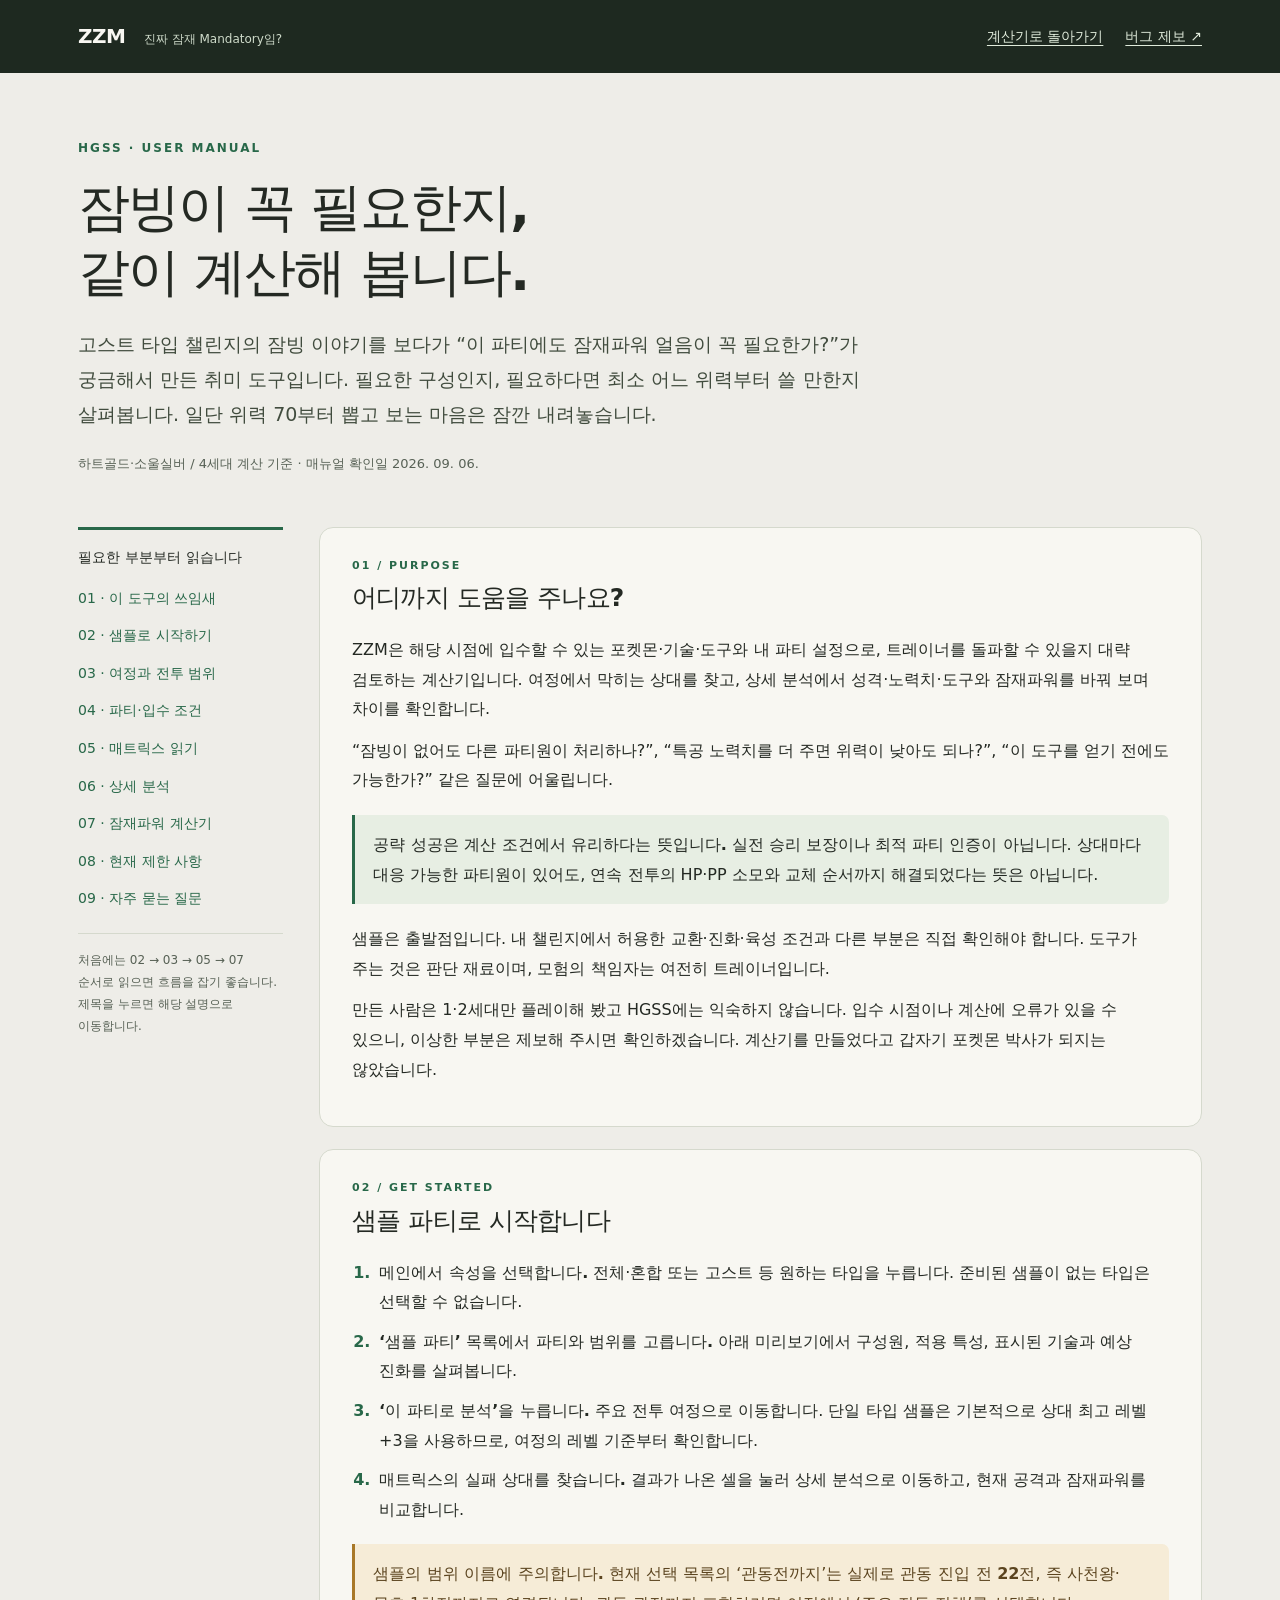
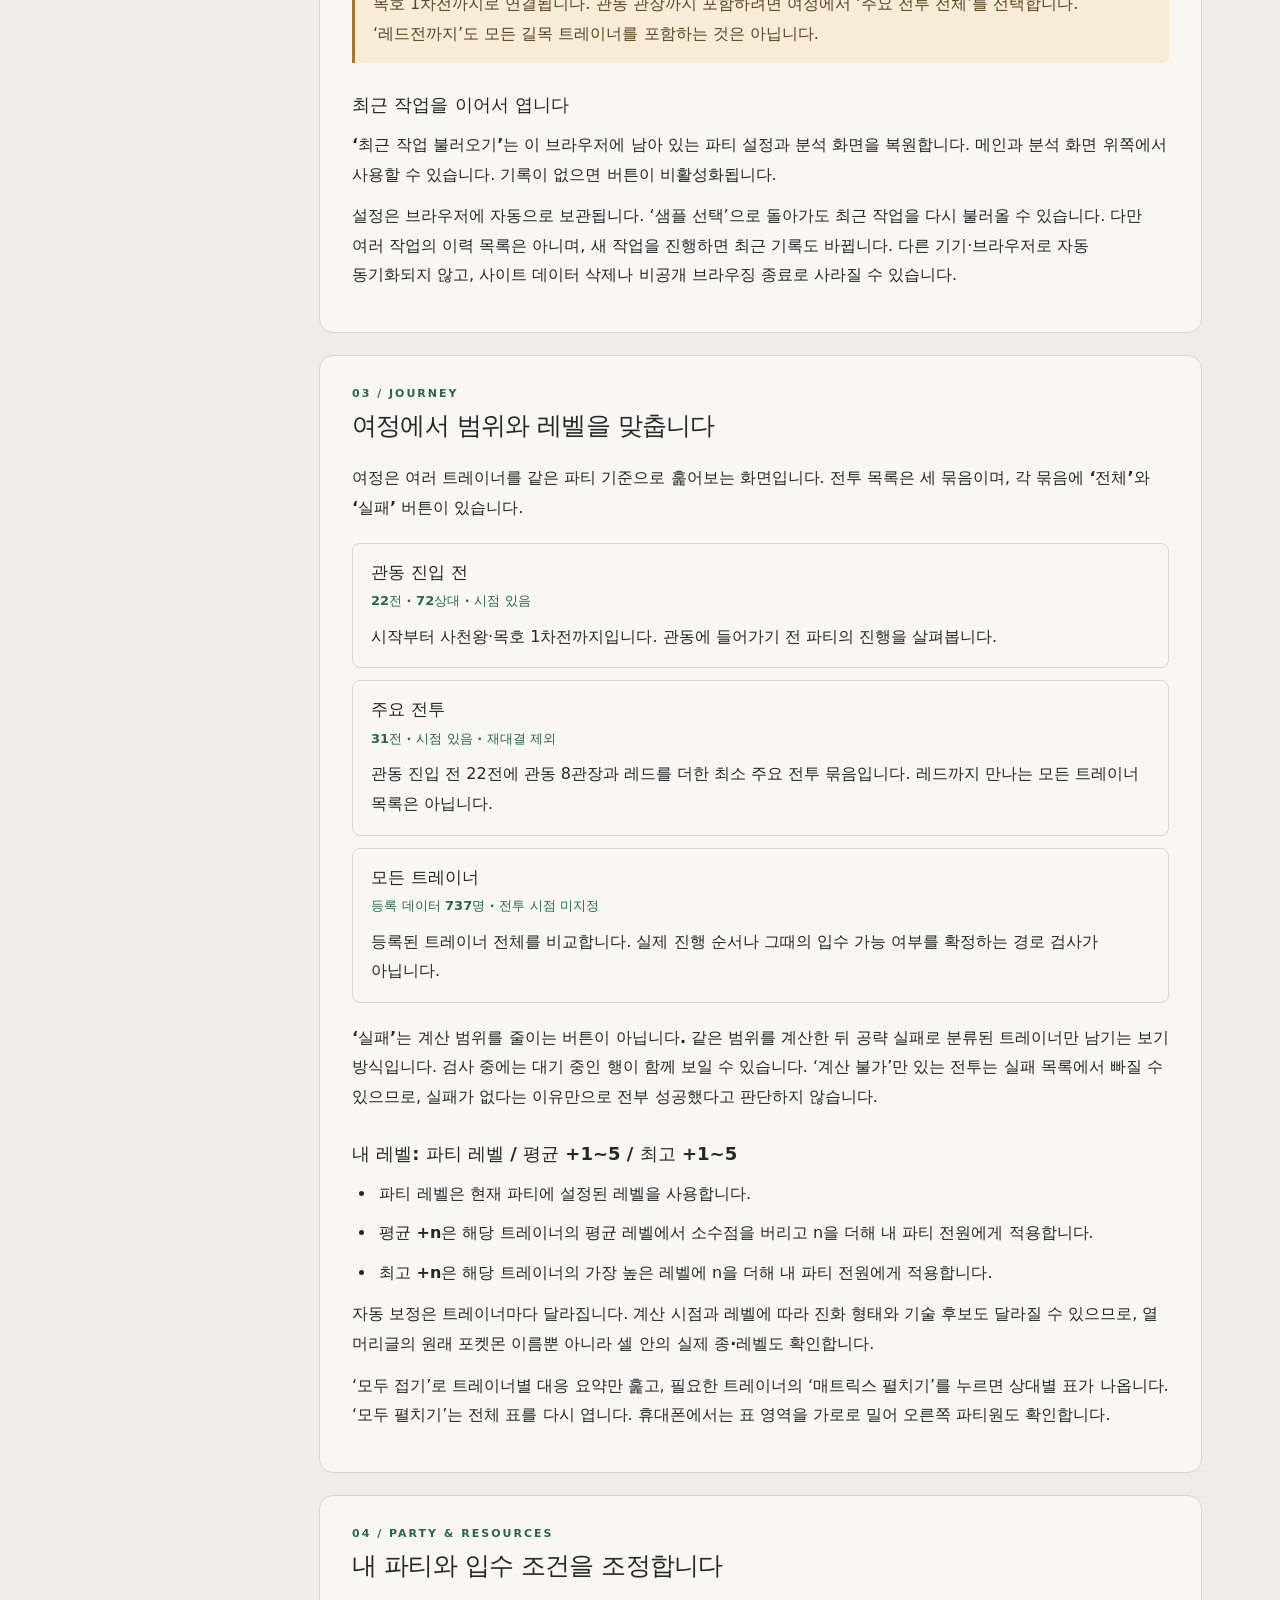
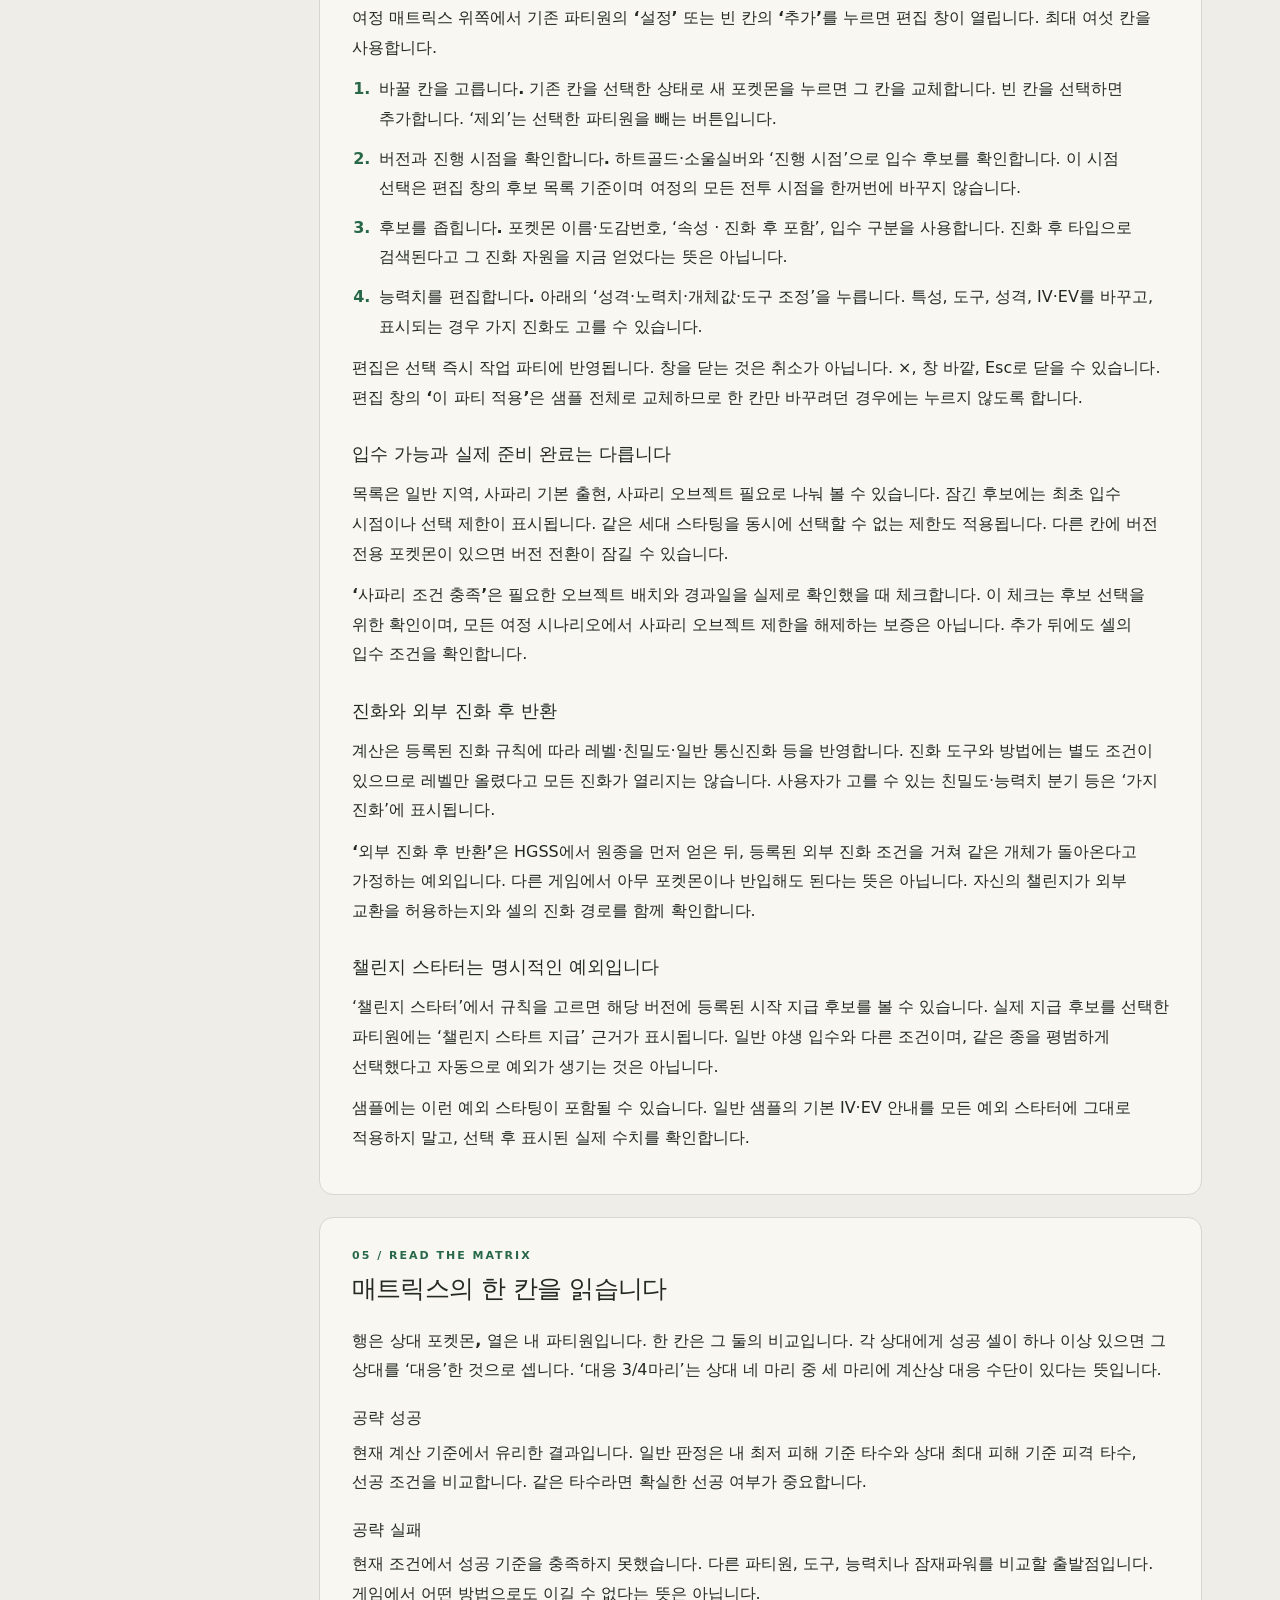
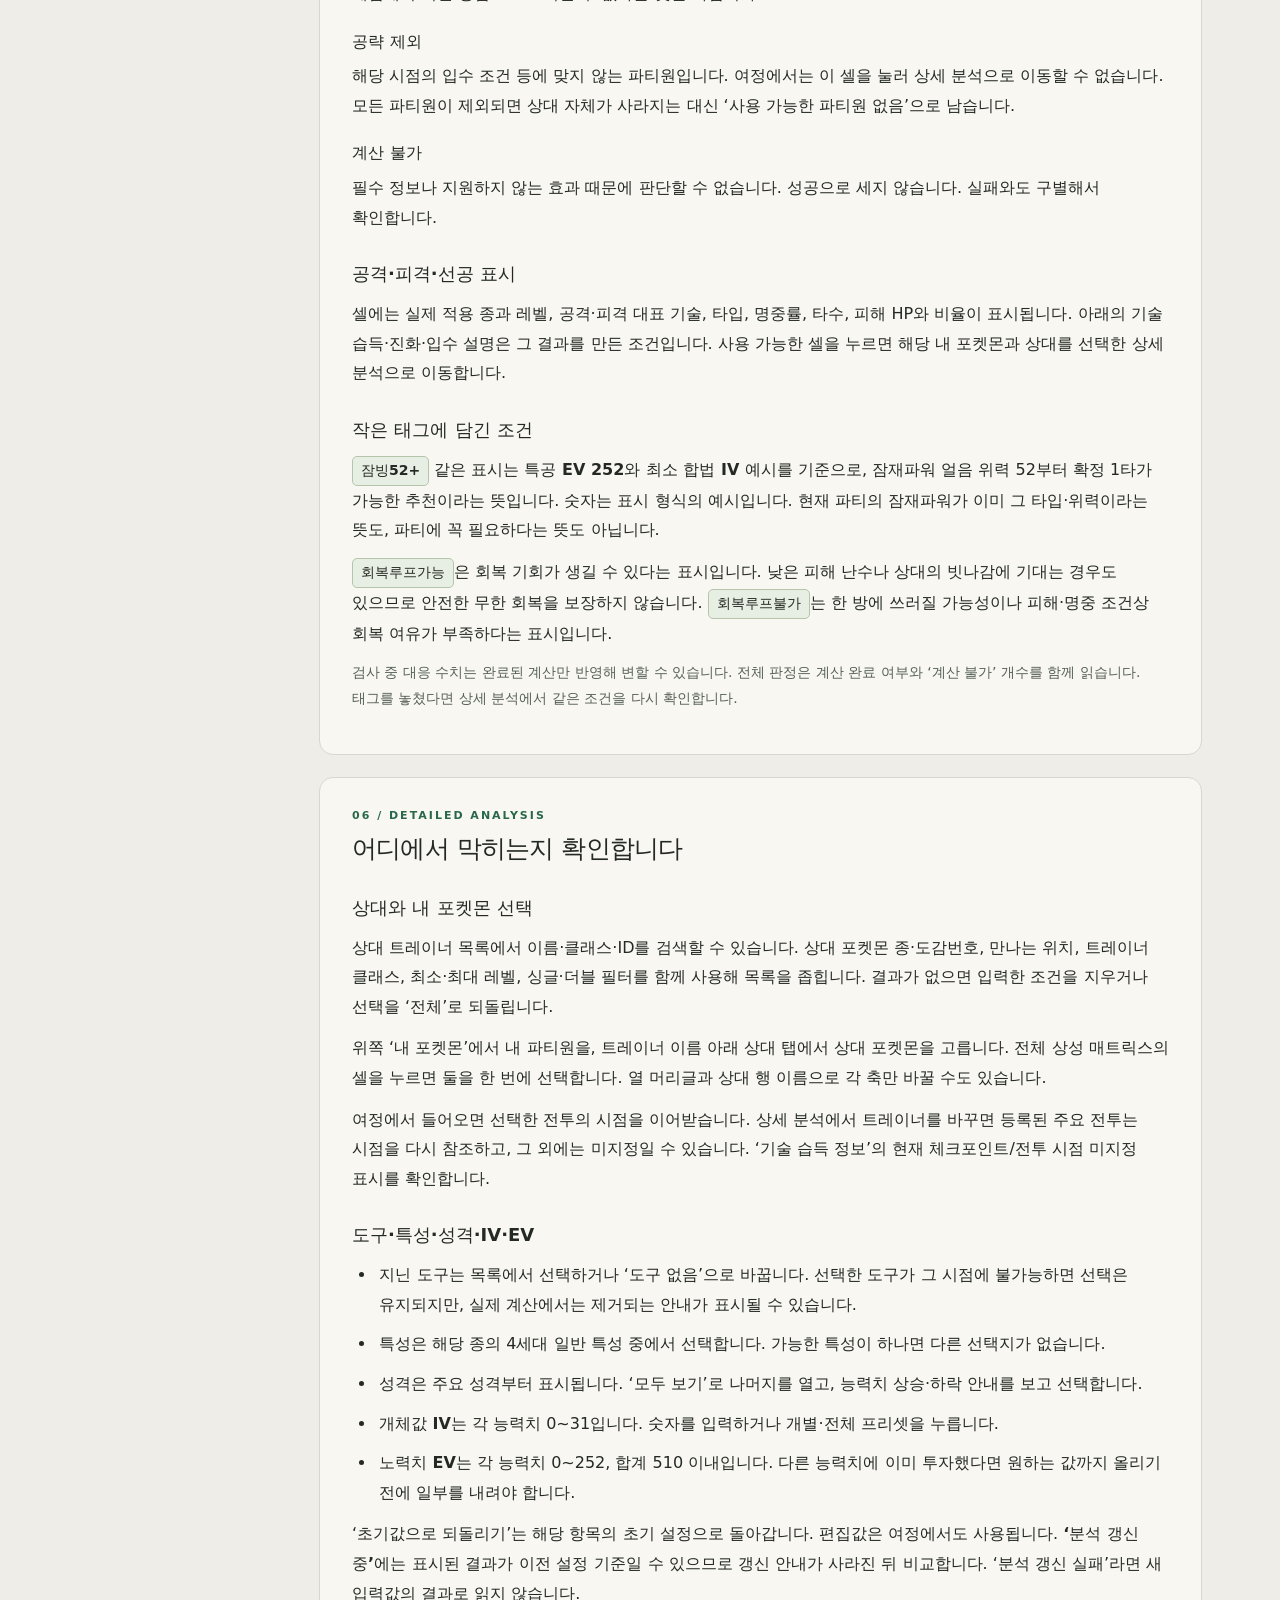
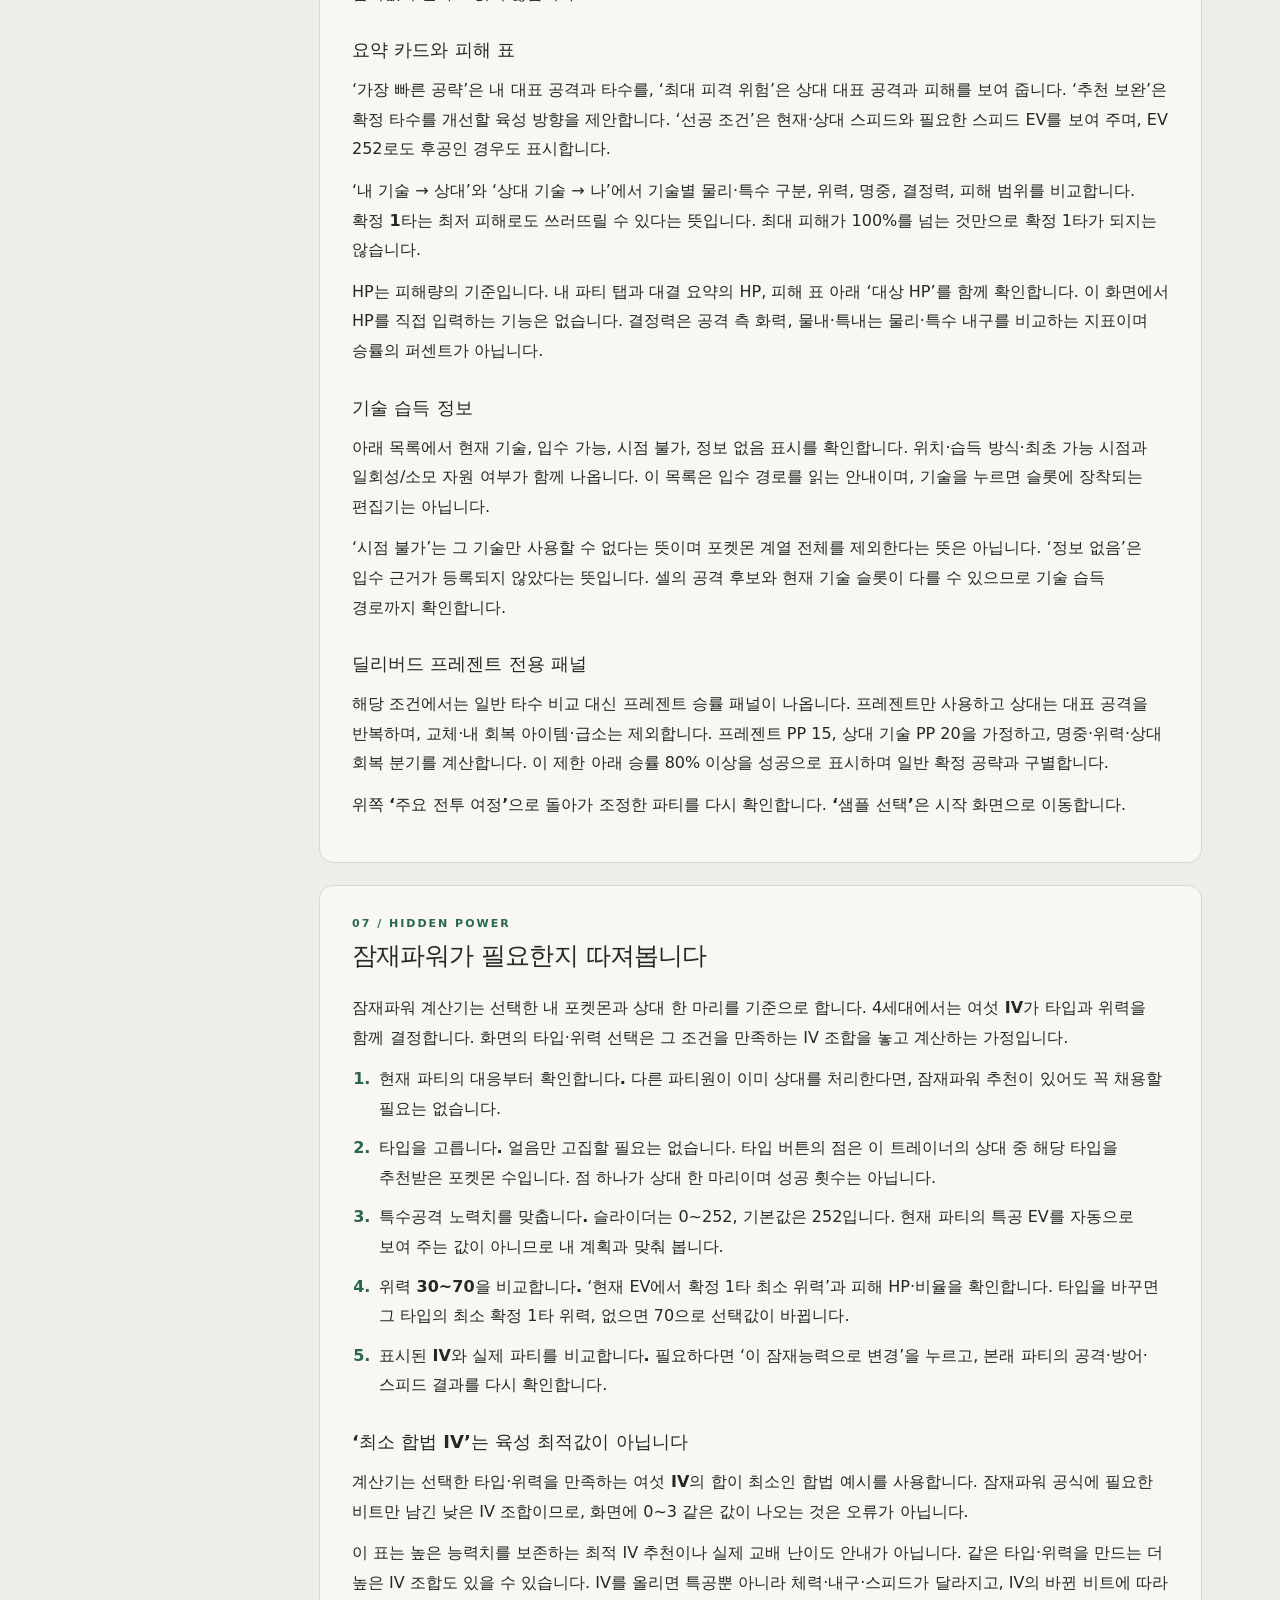
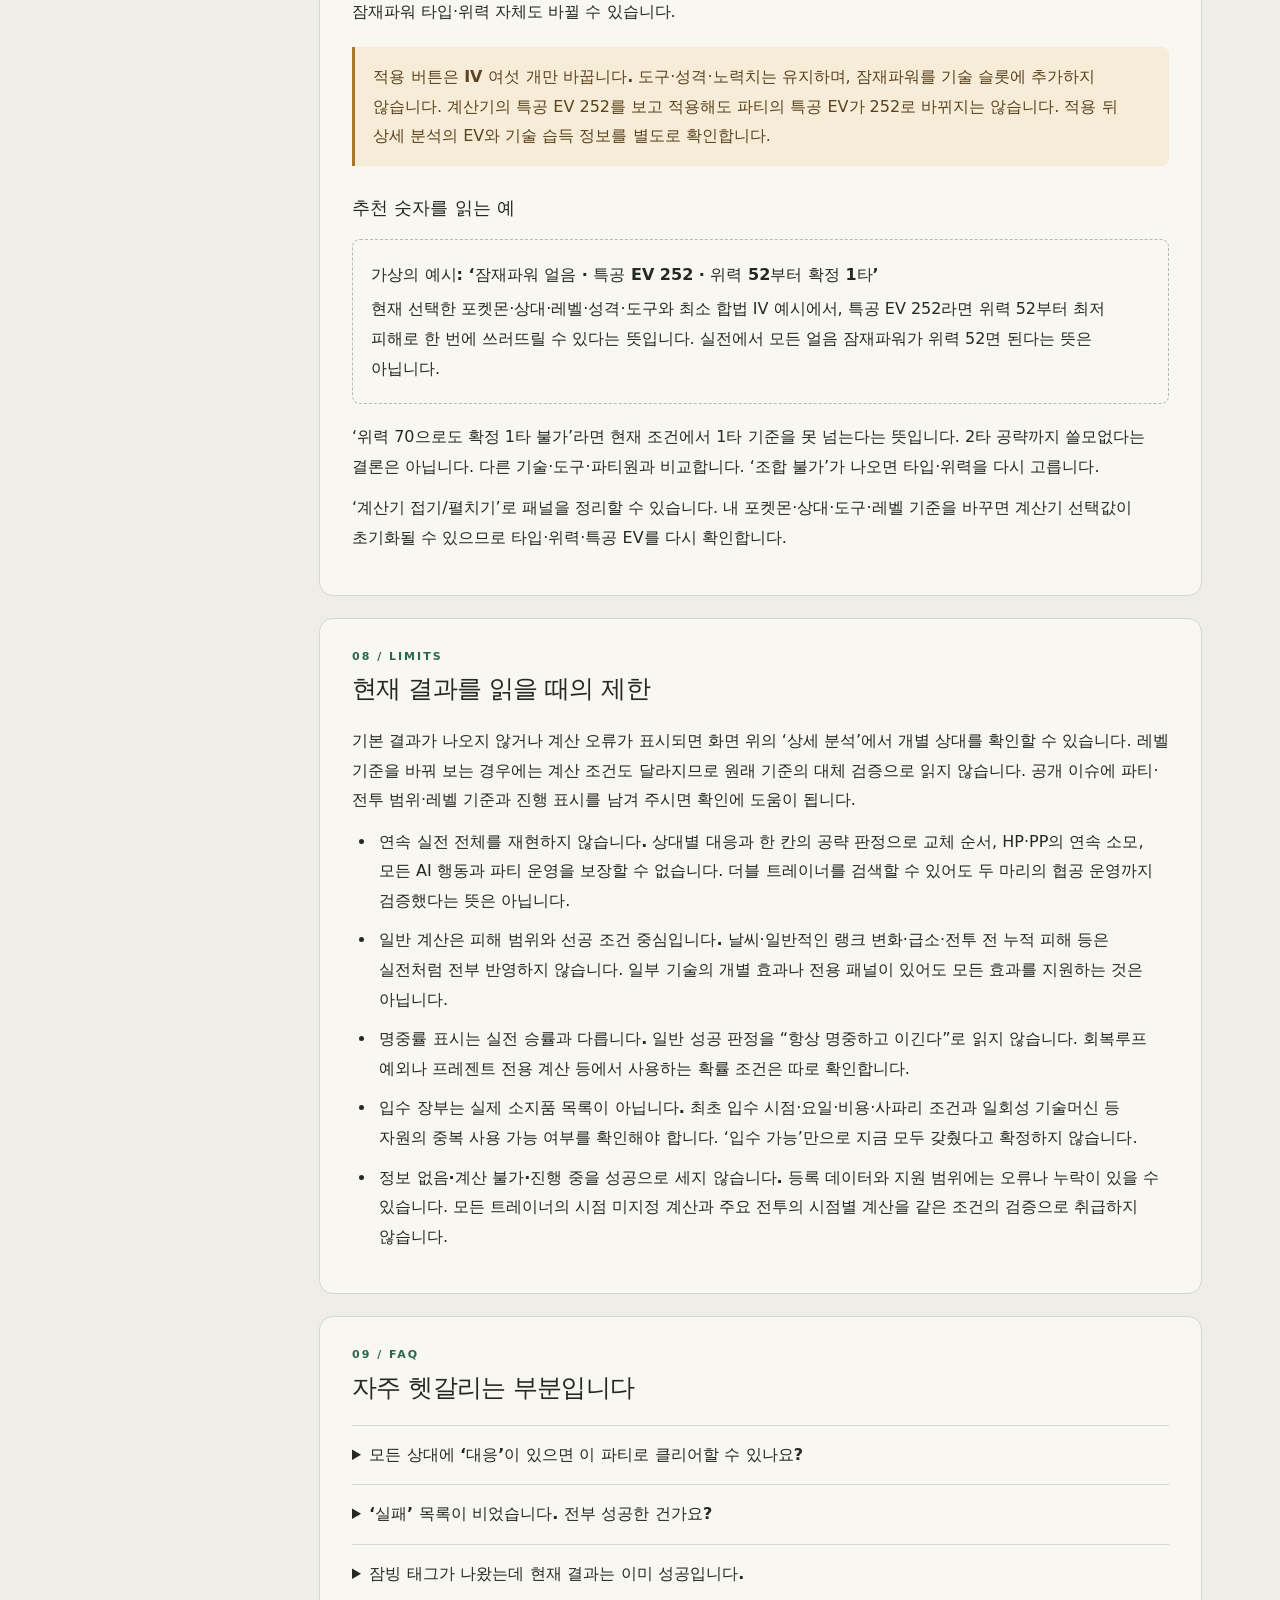
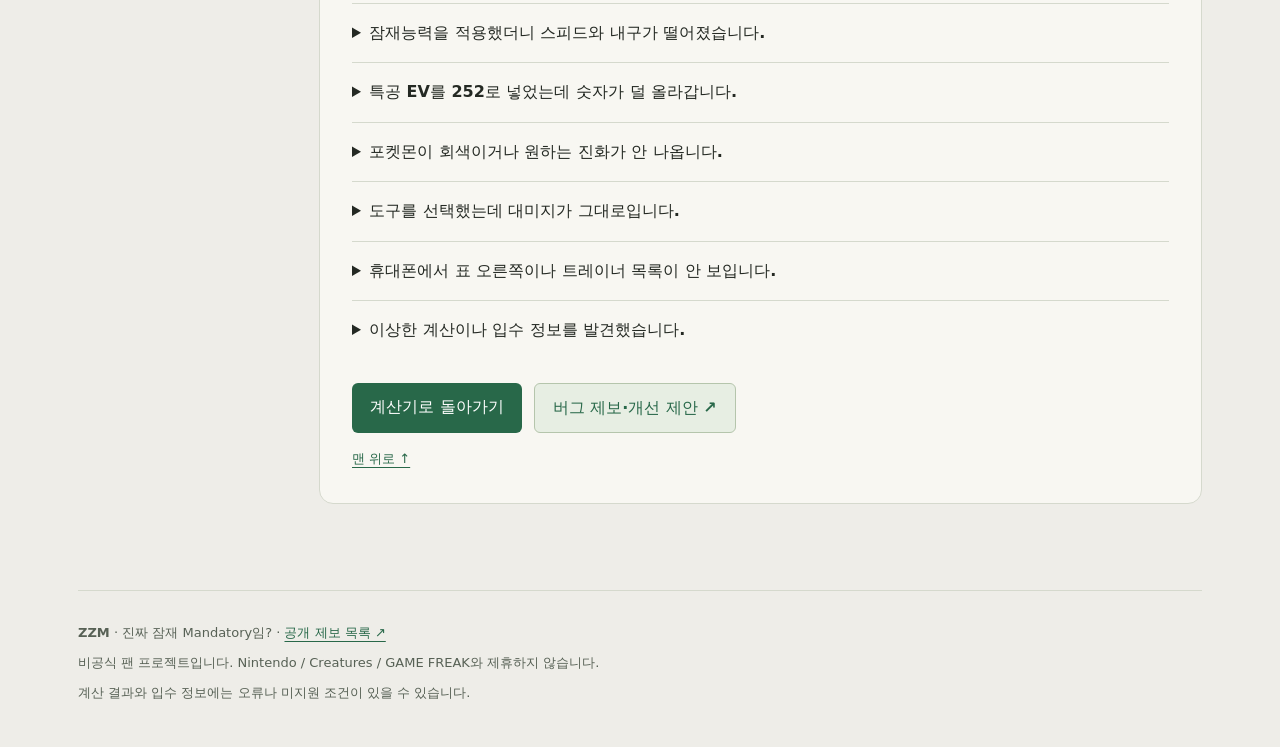
==== commit 264ef0d2: "Publish ZZM 23aeb61" ====
--- a/manual.html
+++ b/manual.html
@@ -60,7 +60,6 @@
         <h3>최근 작업을 이어서 엽니다</h3>
         <p><strong>‘최근 작업 불러오기’</strong>는 이 브라우저에 남아 있는 파티 설정과 분석 화면을 복원합니다. 메인과 분석 화면 위쪽에서 사용할 수 있습니다. 기록이 없으면 버튼이 비활성화됩니다.</p>
         <p>설정은 브라우저에 자동으로 보관됩니다. ‘샘플 선택’으로 돌아가도 최근 작업을 다시 불러올 수 있습니다. 다만 여러 작업의 이력 목록은 아니며, 새 작업을 진행하면 최근 기록도 바뀝니다. 다른 기기·브라우저로 자동 동기화되지 않고, 사이트 데이터 삭제나 비공개 브라우징 종료로 사라질 수 있습니다.</p>
-        <div class="note"><p><strong>기본 매트릭스와 자동 보완 검색은 따로 읽습니다.</strong> 고스트 샘플에서는 기본 표가 나온 뒤에도 보완 검색이 이어질 수 있습니다. 기본 표로 비교를 시작할 수 있으며, 검색 진행 숫자는 전체 완료율이 아닙니다. 자세한 내용은 <a href="#limits">현재 제한 사항</a>을 확인합니다.</p></div>
       </section>
 
       <section class="chapter" id="journey" aria-labelledby="journey-title">
@@ -169,8 +168,6 @@
 
       <section class="chapter" id="limits" aria-labelledby="limits-title">
         <h2 id="limits-title"><small>08 / LIMITS</small>현재 결과를 읽을 때의 제한</h2>
-        <p><strong>보완 검색은 ‘돌파 가능한 세팅 찾기’입니다.</strong> 기본 계산이 지금 파티로 이길 수 있는지 확인한다면, 보완 검색은 기술·성격·특성·도구, 이어서 노력치·잠재파워 구성 등을 바꾼 후보를 탐색합니다. 화면을 보기 위해 이 검색의 완료를 기다릴 필요는 없습니다.</p>
-        <div class="note warning"><p><strong>고스트 자동 보완 검색은 오래 걸릴 수 있습니다.</strong> 일부 고스트 파티에서 최고 +3을 사용하면 기본 매트릭스를 먼저 계산한 뒤 R1·R2·R4 같은 단계의 보완 검색이 이어집니다. ‘기본 매트릭스 계산 완료’가 표시되면 기본 표와 실패 보기를 먼저 사용할 수 있습니다. 이는 보완 검색까지 완료되었다는 뜻은 아닙니다.</p><p>‘현재 후보의 상대 1/2’는 후보 한 개 안에서 검사 중인 상대, ‘후보 38개 검사’는 확인한 후보 수를 뜻합니다. 전체 완료율이나 남은 시간이 아니며, 자동 보완 검색의 완료 시간이나 최적해를 보장하지 않습니다.</p></div>
         <p>기본 결과가 나오지 않거나 계산 오류가 표시되면 화면 위의 ‘상세 분석’에서 개별 상대를 확인할 수 있습니다. 레벨 기준을 바꿔 보는 경우에는 계산 조건도 달라지므로 원래 기준의 대체 검증으로 읽지 않습니다. 공개 이슈에 파티·전투 범위·레벨 기준과 진행 표시를 남겨 주시면 확인에 도움이 됩니다.</p>
         <ul>
           <li><strong>연속 실전 전체를 재현하지 않습니다.</strong> 상대별 대응과 한 칸의 공략 판정으로 교체 순서, HP·PP의 연속 소모, 모든 AI 행동과 파티 운영을 보장할 수 없습니다. 더블 트레이너를 검색할 수 있어도 두 마리의 협공 운영까지 검증했다는 뜻은 아닙니다.</li>
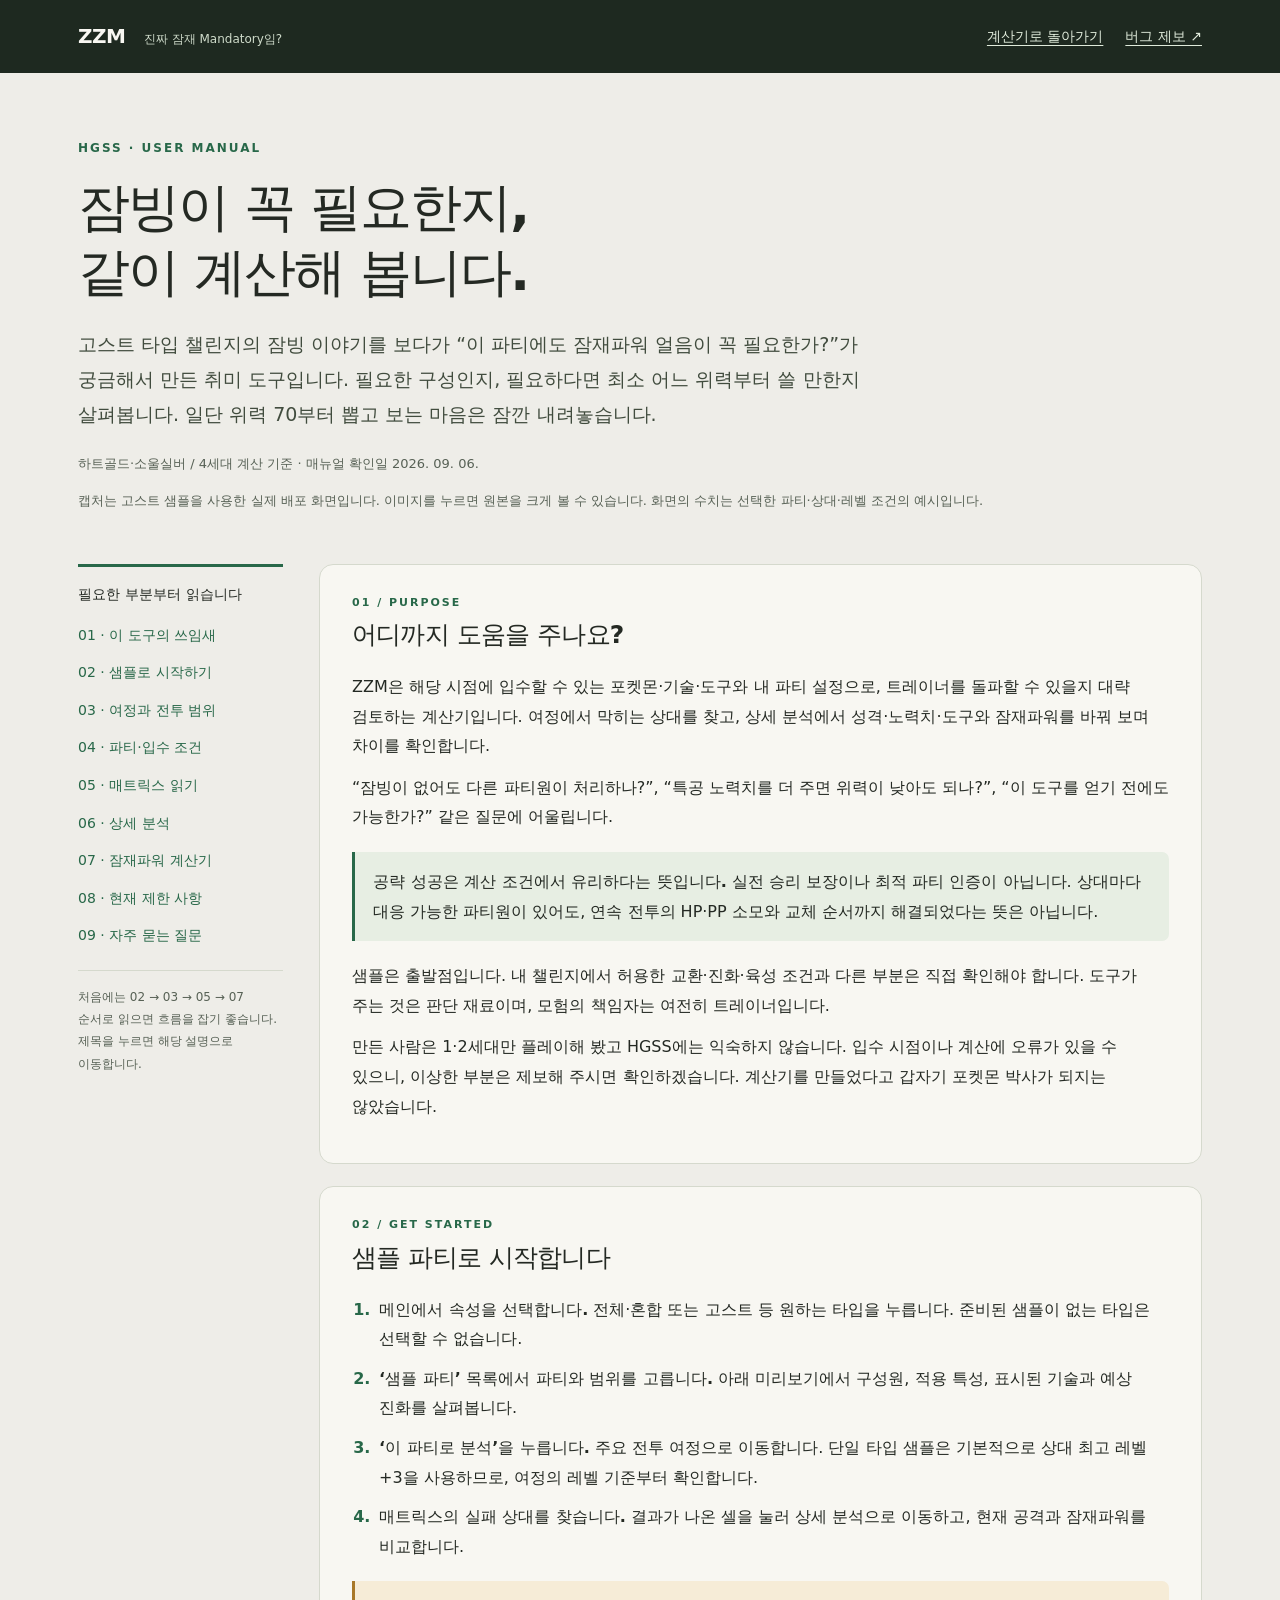
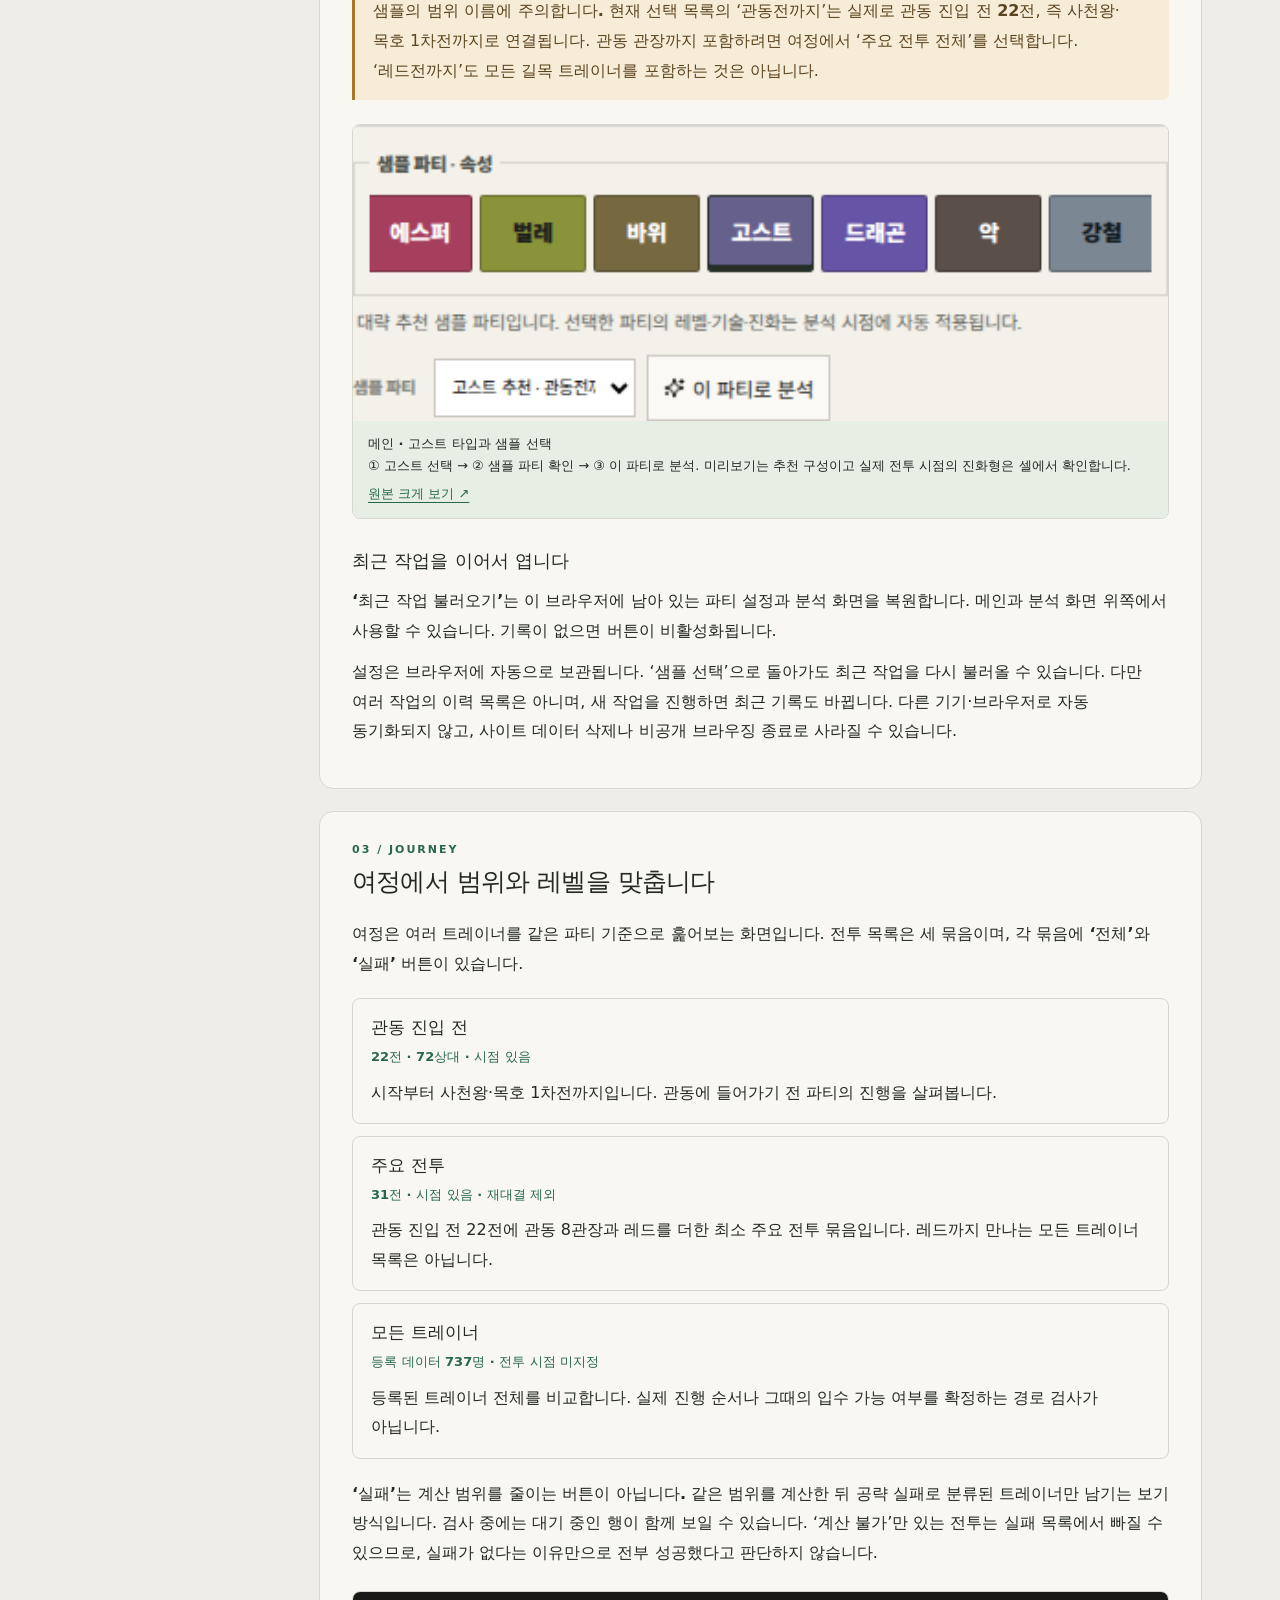
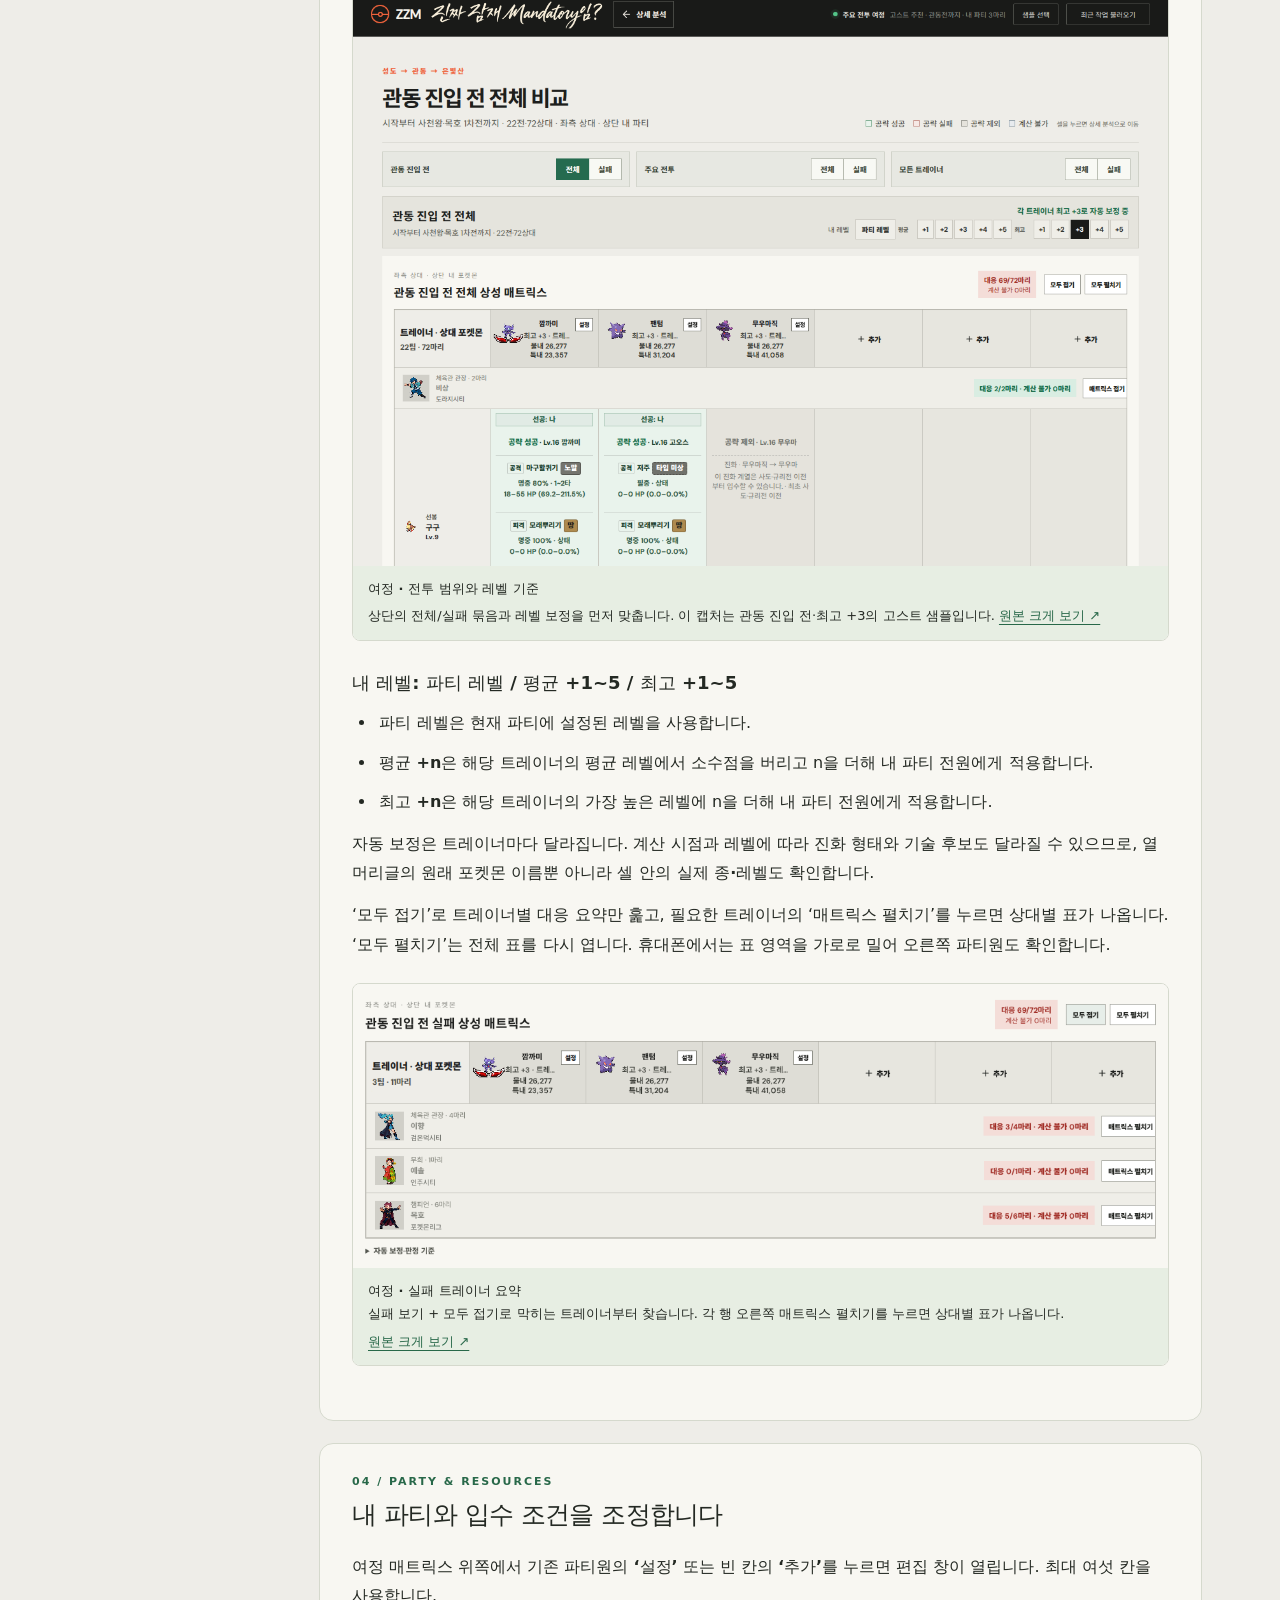
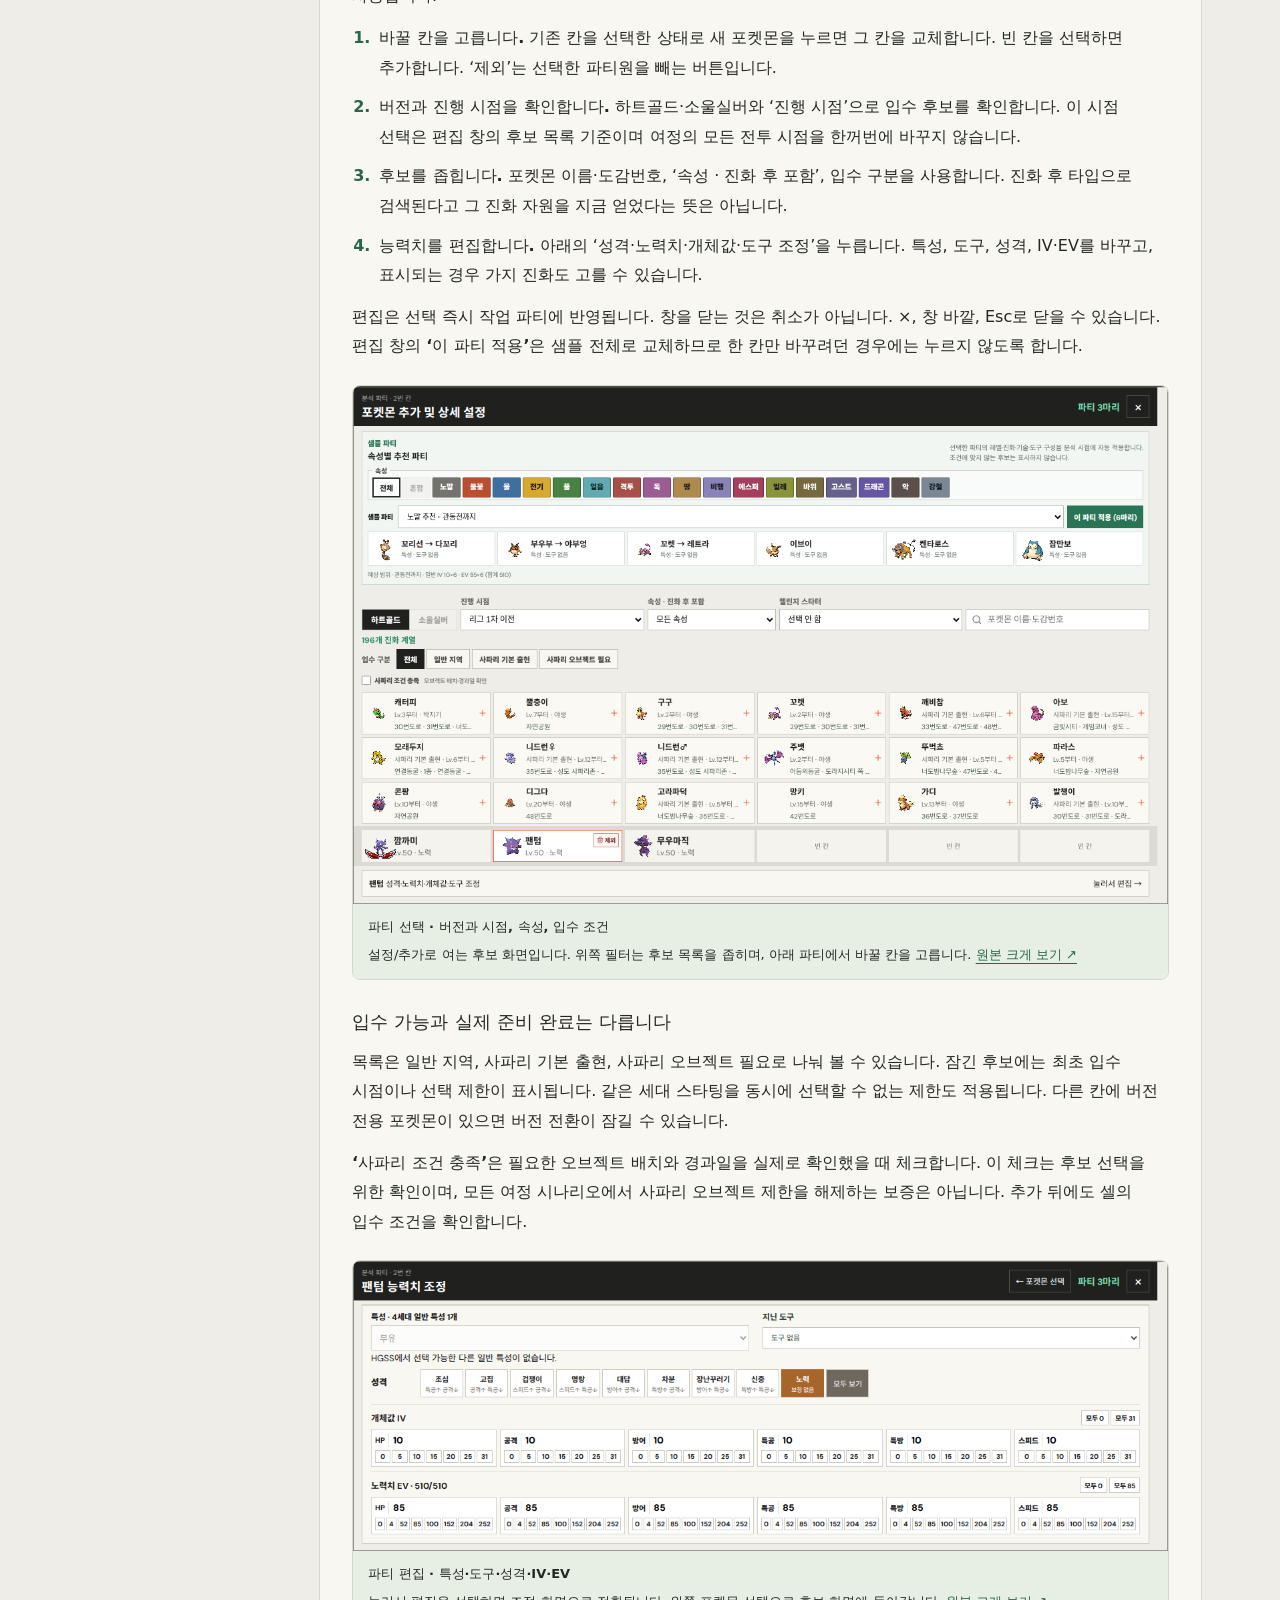
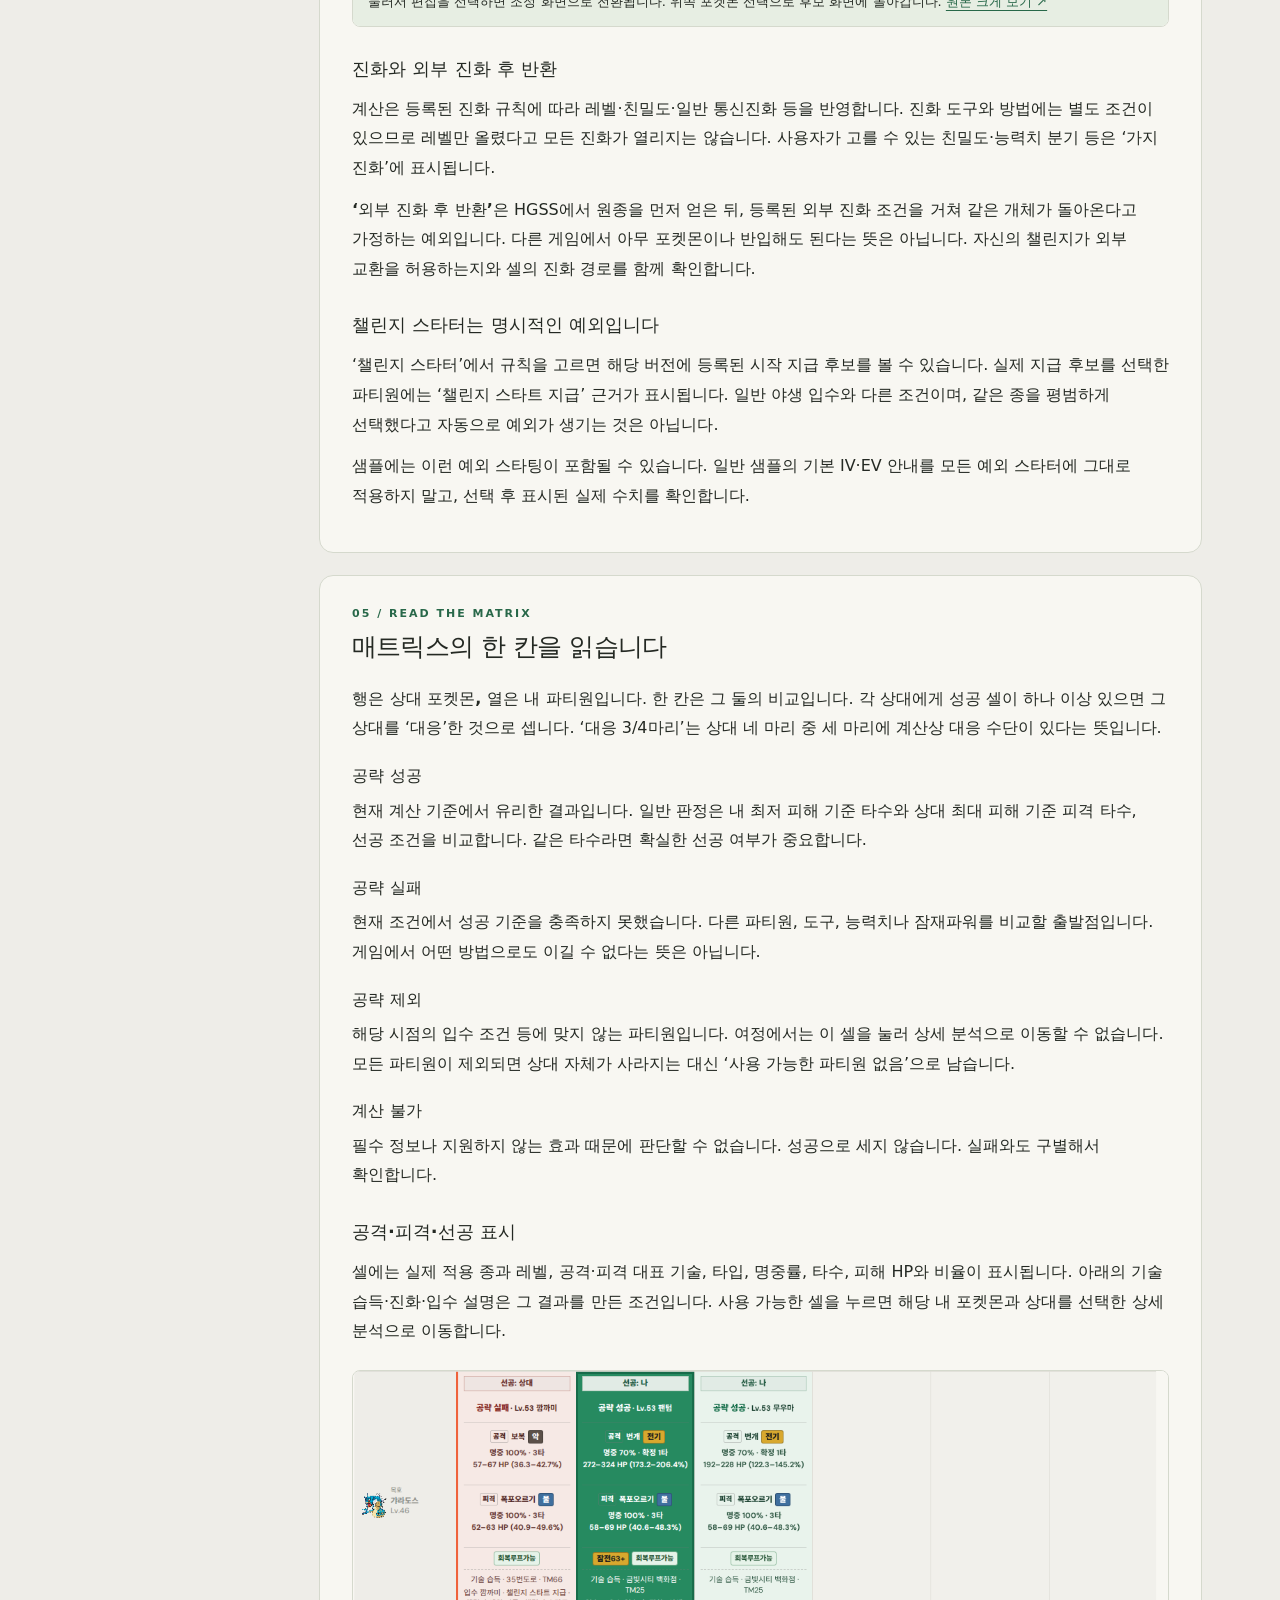
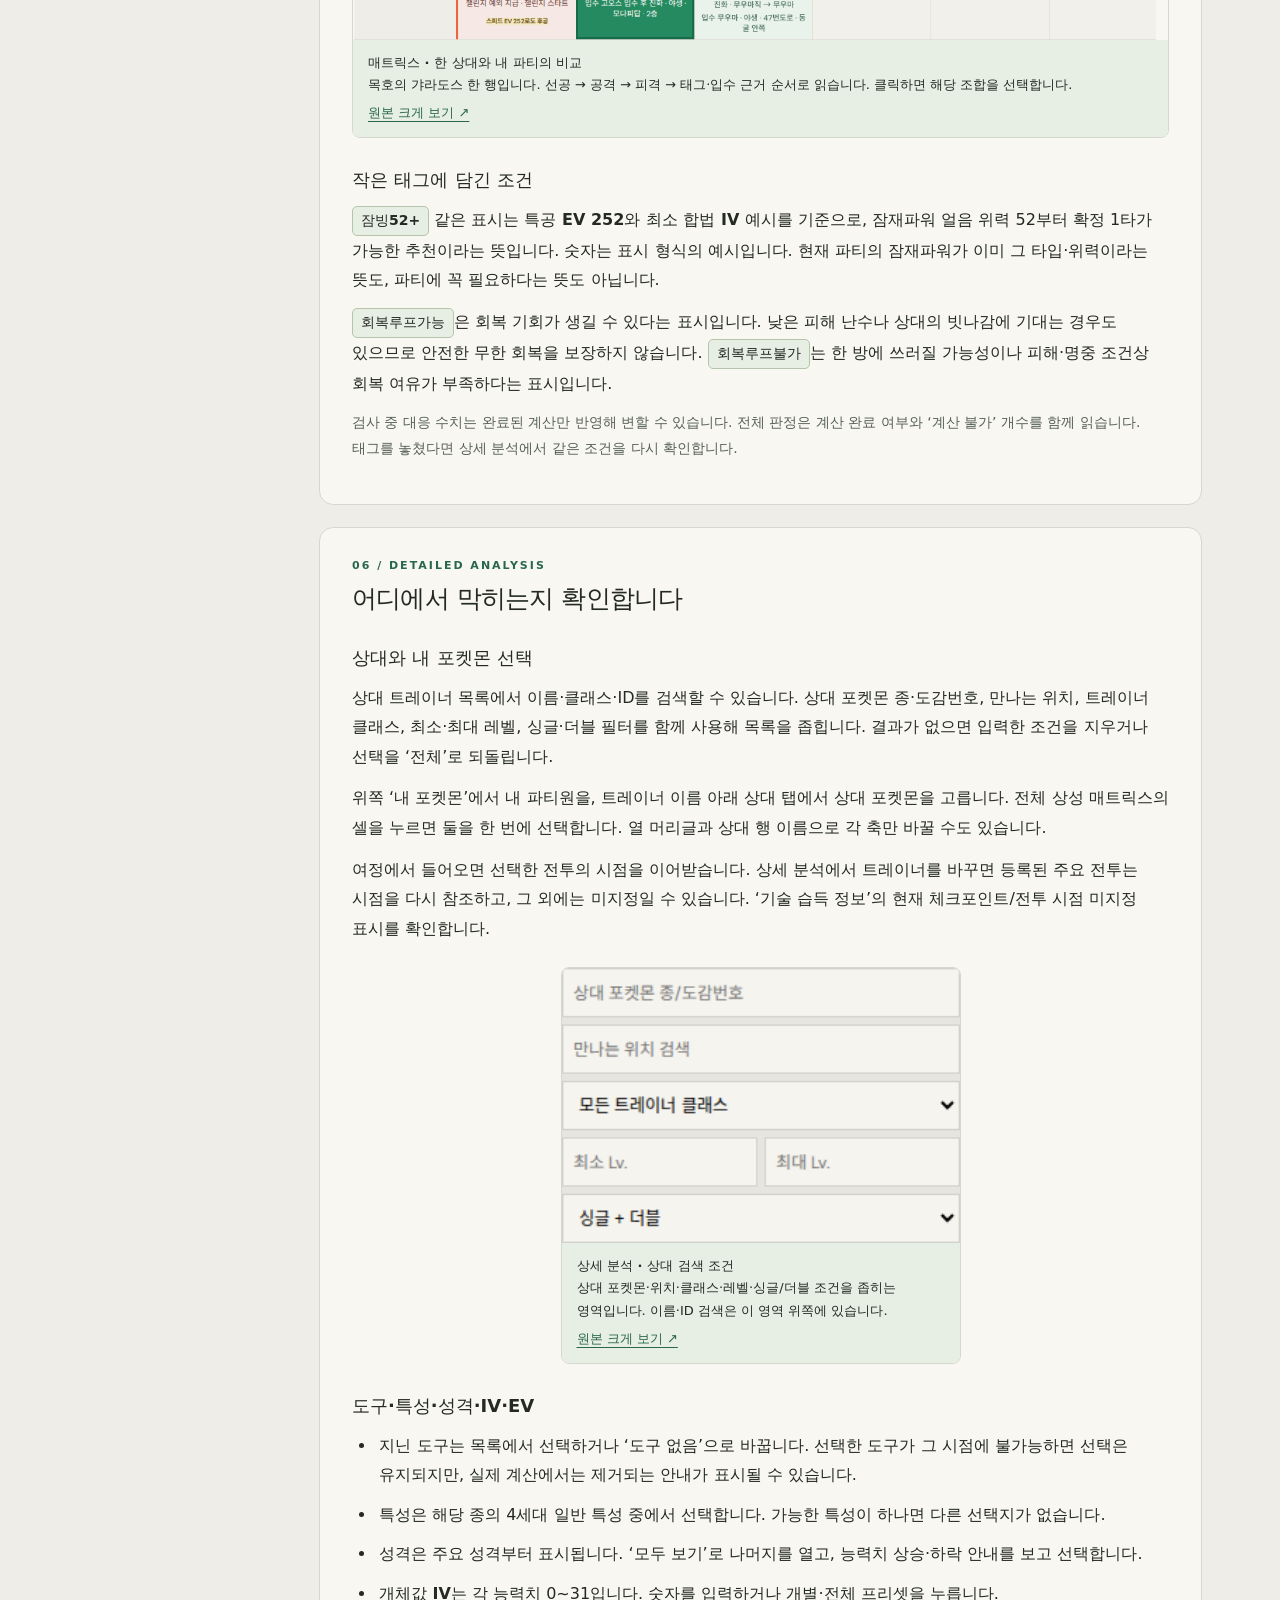
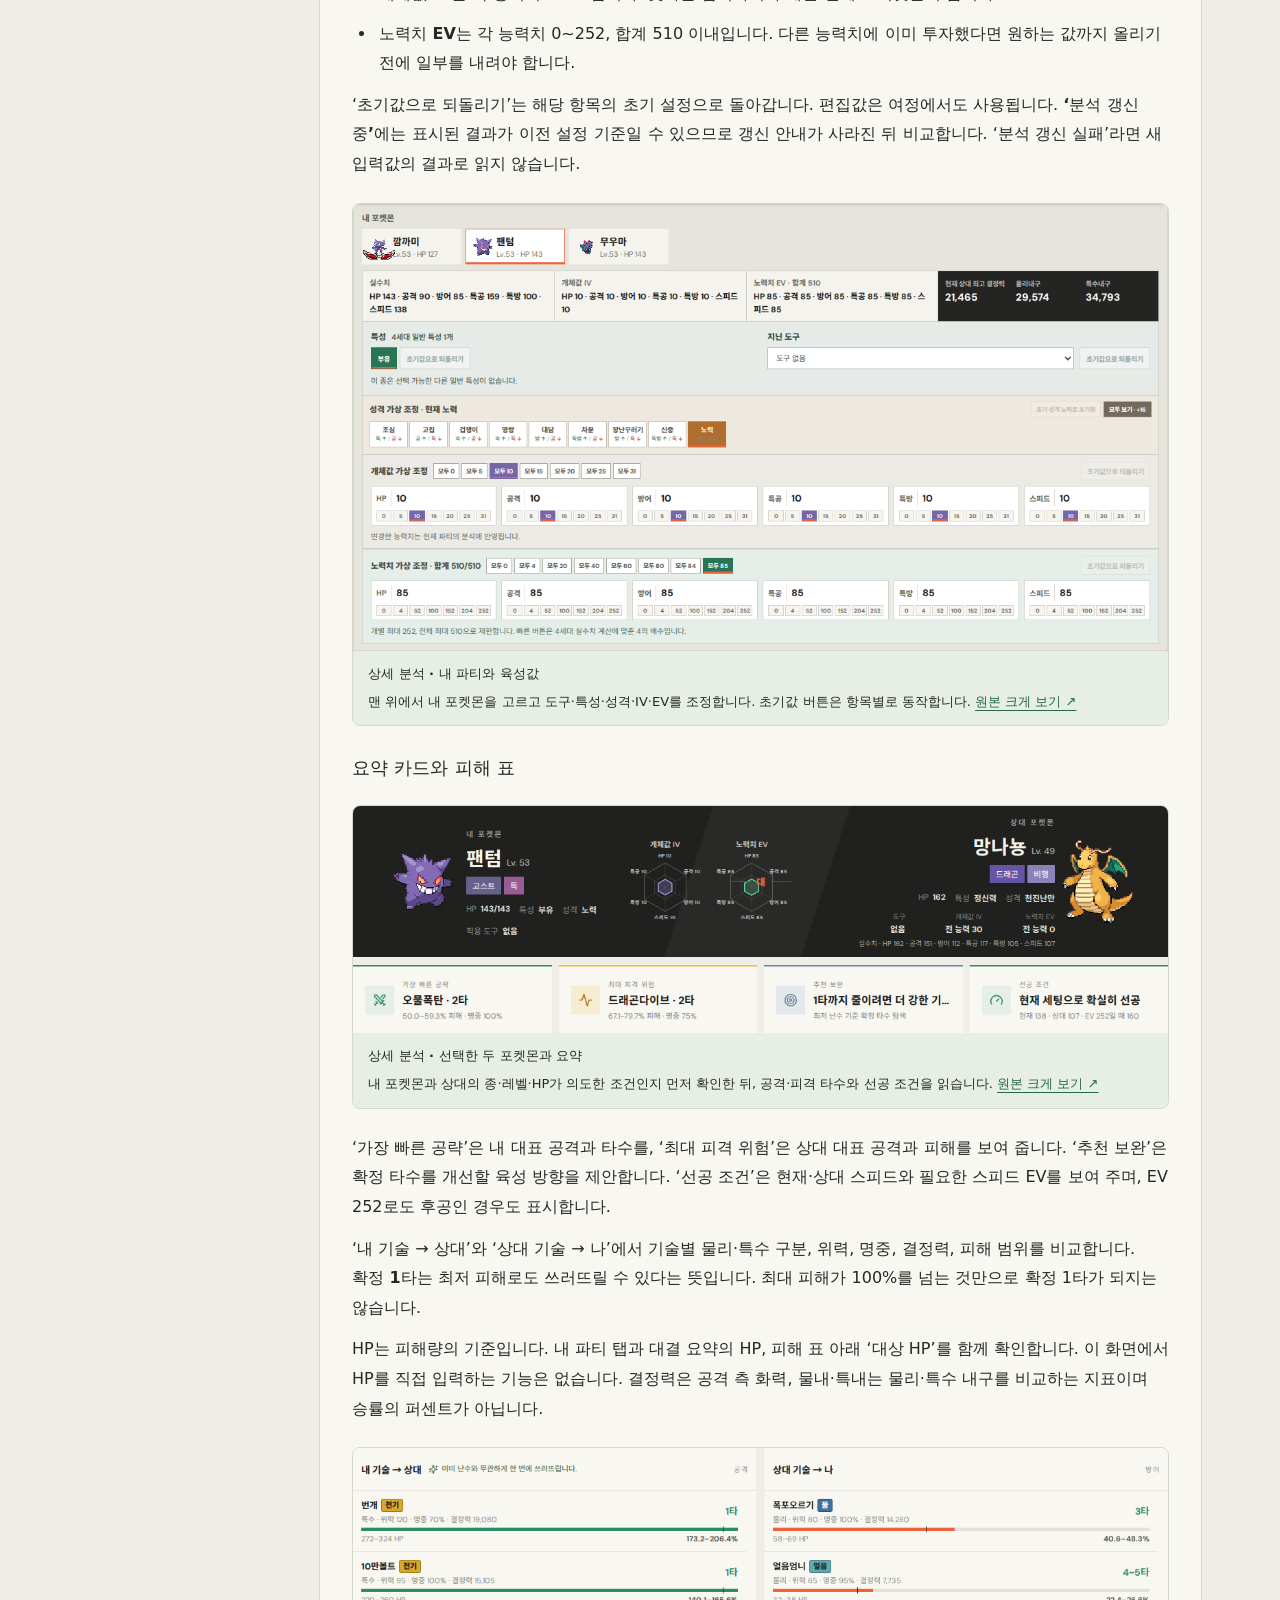
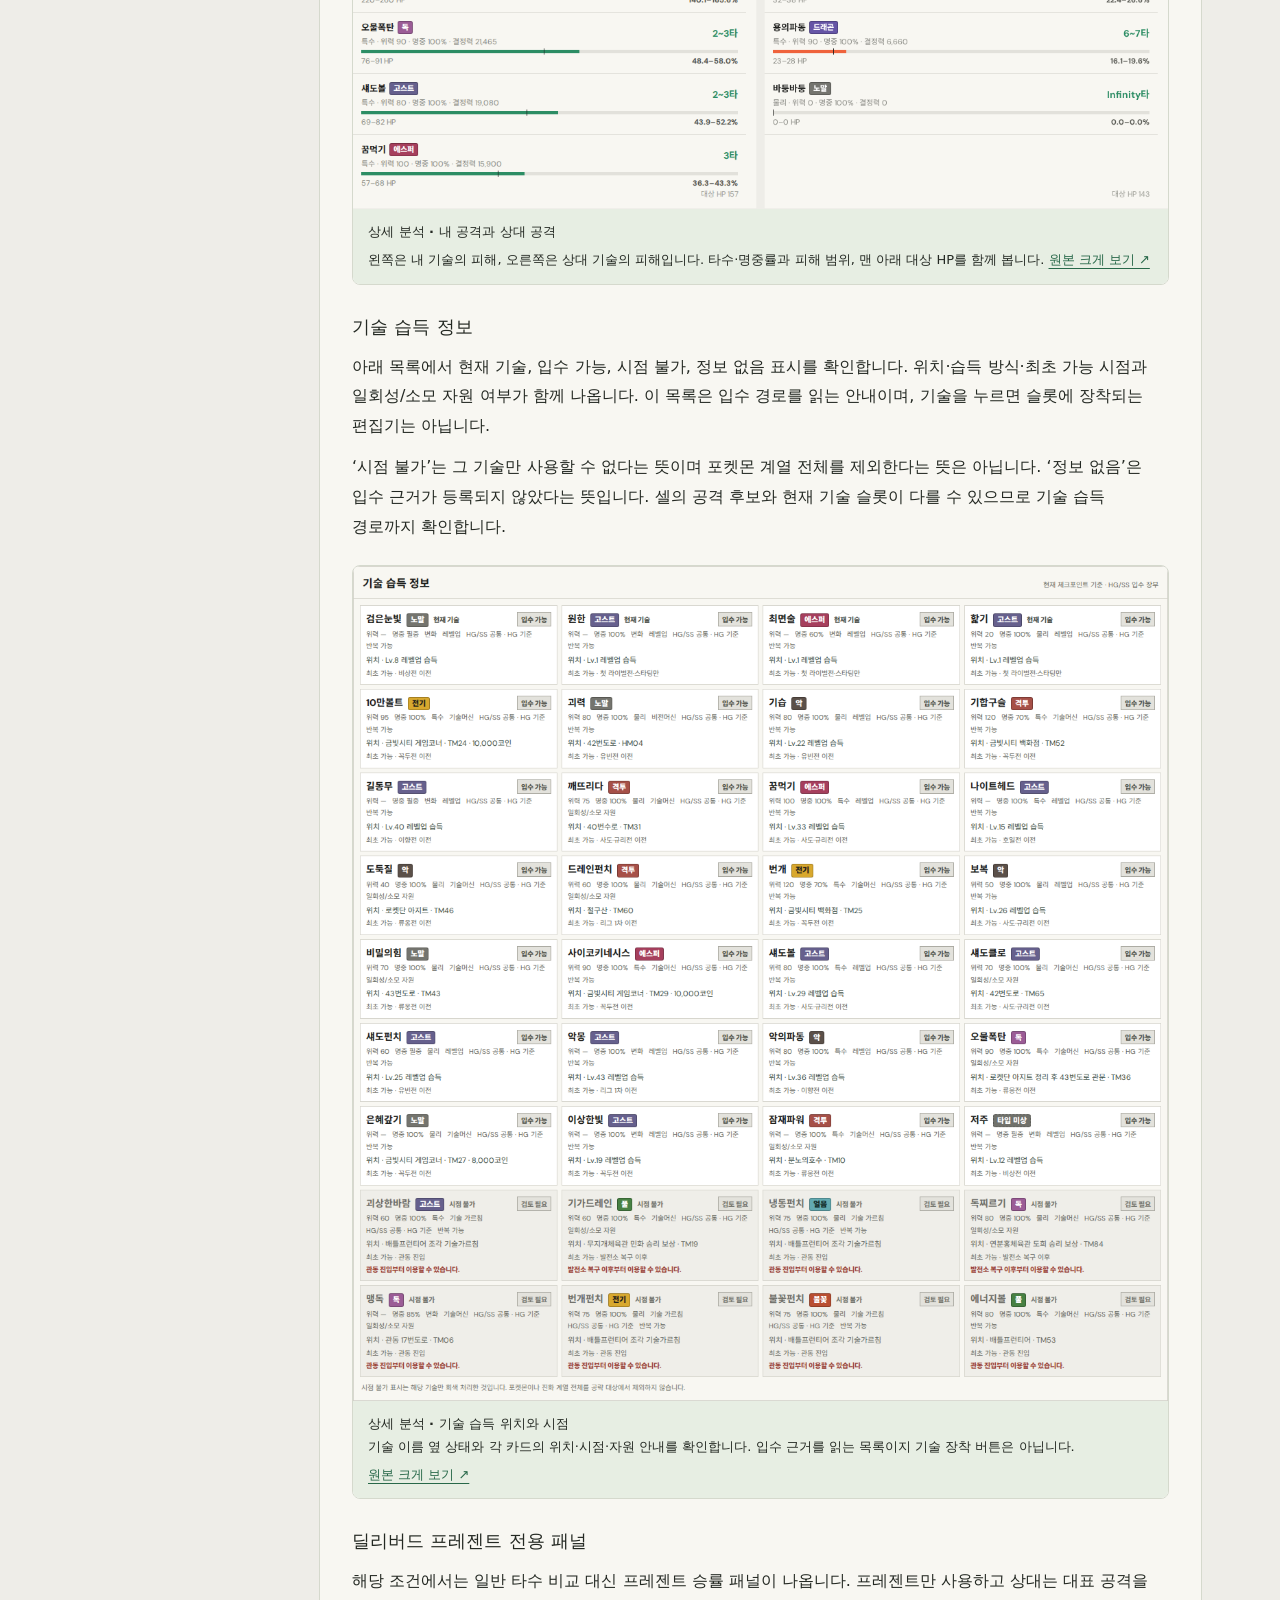
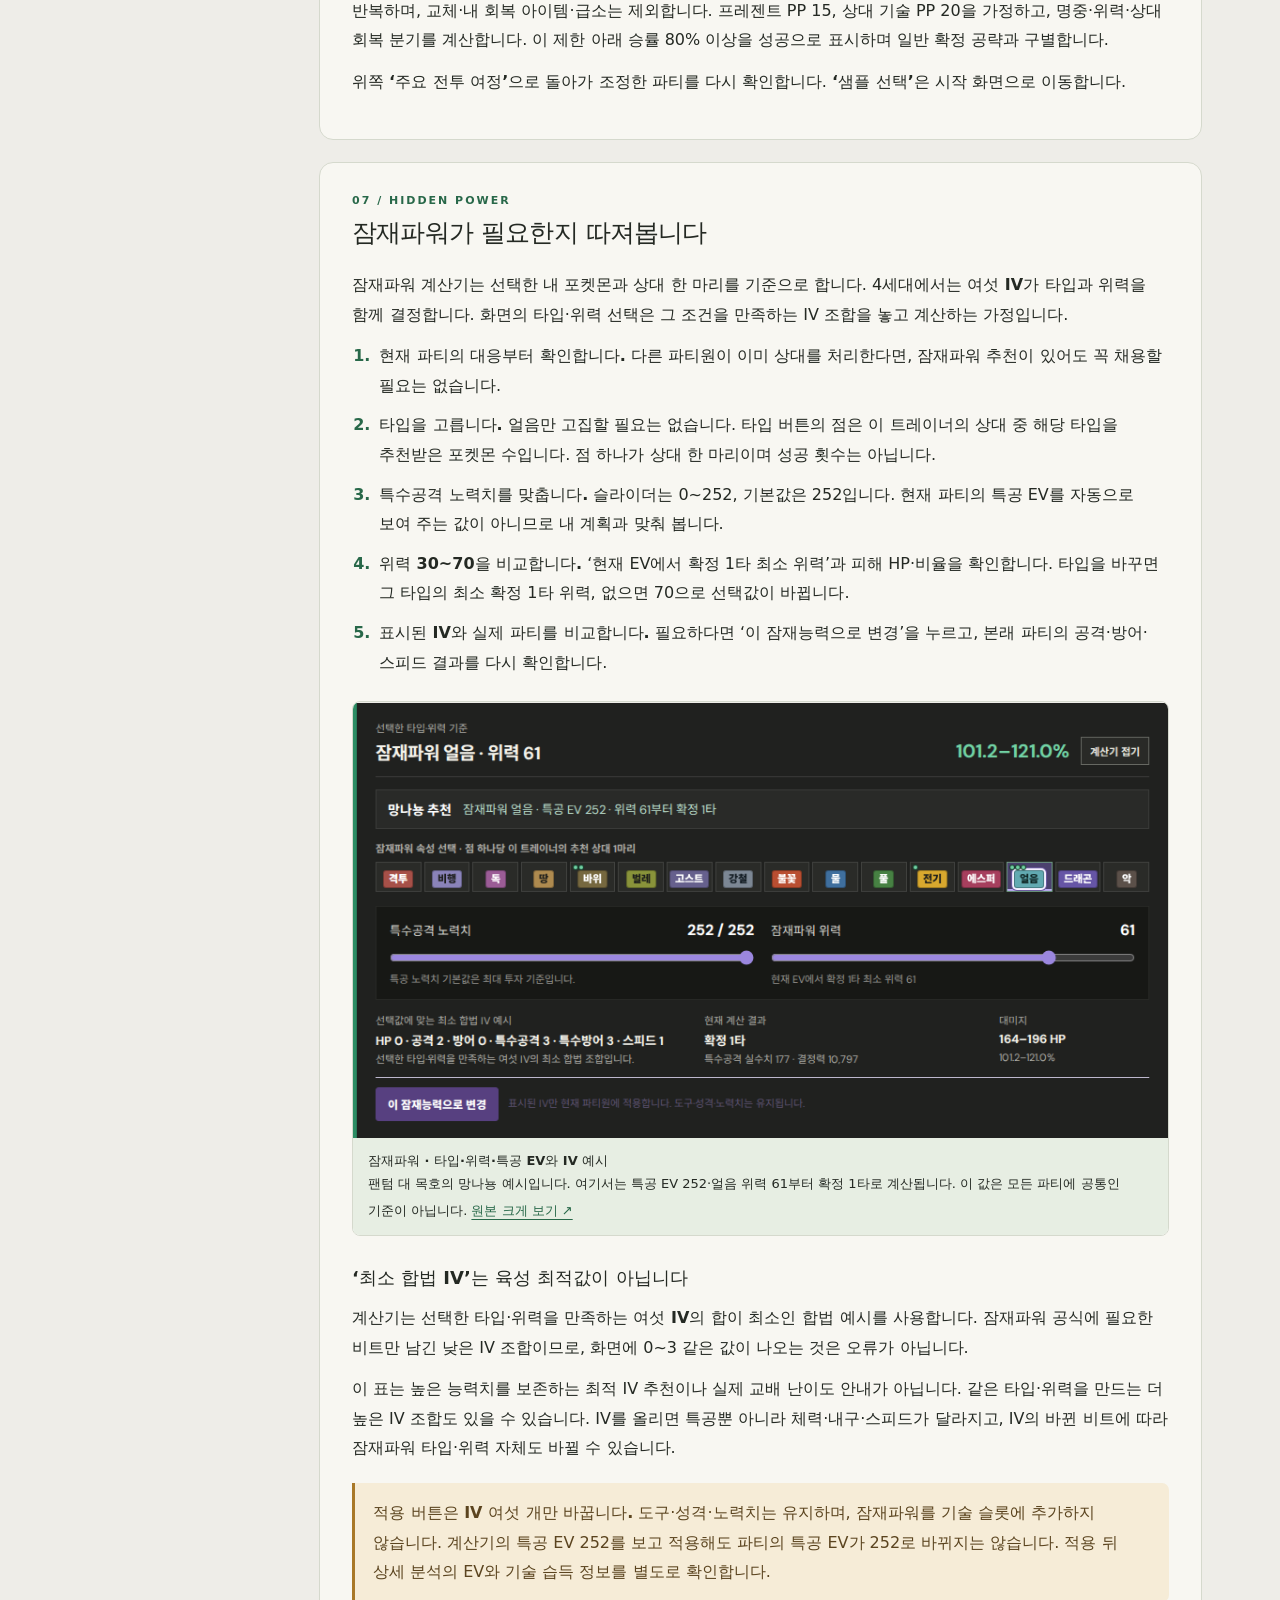
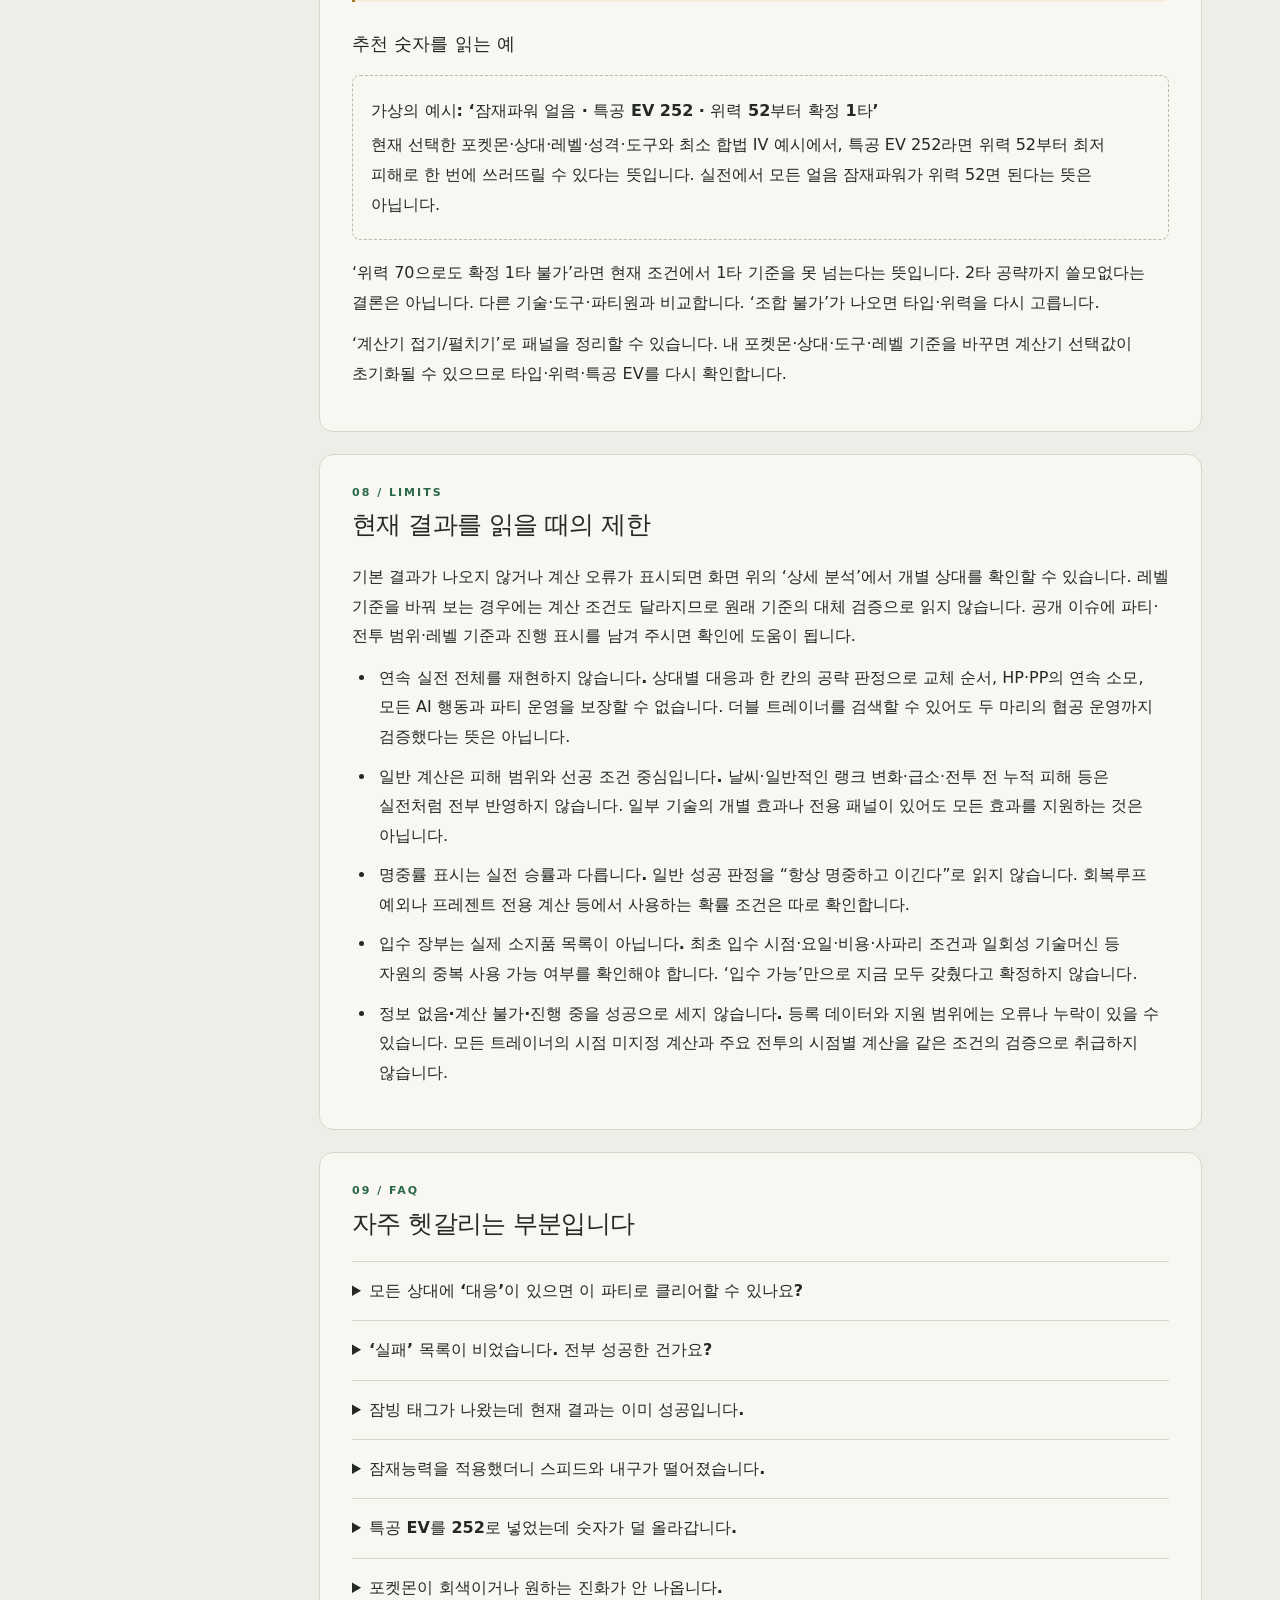
==== commit 36f2d186: "Publish ZZM 94f5e73" ====
--- a/manual.html
+++ b/manual.html
@@ -5,6 +5,7 @@
   <meta name="viewport" content="width=device-width, initial-scale=1">
   <meta name="description" content="ZZM 사용자 매뉴얼. HGSS 샘플 파티와 여정 매트릭스, 상세 분석, 잠재파워 최소 위력 계산의 사용법과 한계를 설명합니다.">
   <meta name="theme-color" content="#1e2920">
+  <link rel="icon" type="image/png" href="./brand/starter-glasses.png">
   <title>사용자 매뉴얼 · ZZM</title>
   <link rel="stylesheet" href="./manual.css">
 </head>
@@ -21,6 +22,7 @@
     <h1>잠빙이 꼭 필요한지,<br>같이 계산해 봅니다.</h1>
     <p class="lead">고스트 타입 챌린지의 잠빙 이야기를 보다가 “이 파티에도 잠재파워 얼음이 꼭 필요한가?”가 궁금해서 만든 취미 도구입니다. 필요한 구성인지, 필요하다면 최소 어느 위력부터 쓸 만한지 살펴봅니다. 일단 위력 70부터 뽑고 보는 마음은 잠깐 내려놓습니다.</p>
     <p class="meta">하트골드·소울실버 / 4세대 계산 기준 · 매뉴얼 확인일 2026. 09. 06.</p>
+    <p class="meta">캡처는 고스트 샘플을 사용한 실제 배포 화면입니다. 이미지를 누르면 원본을 크게 볼 수 있습니다. 화면의 수치는 선택한 파티·상대·레벨 조건의 예시입니다.</p>
   </div>
   <div class="layout">
     <nav class="toc" aria-label="매뉴얼 목차">
@@ -57,6 +59,7 @@
           <li><strong>매트릭스의 실패 상대를 찾습니다.</strong> 결과가 나온 셀을 눌러 상세 분석으로 이동하고, 현재 공격과 잠재파워를 비교합니다.</li>
         </ol>
         <div class="note warning"><p><strong>샘플의 범위 이름에 주의합니다.</strong> 현재 선택 목록의 ‘관동전까지’는 실제로 <strong>관동 진입 전 22전</strong>, 즉 사천왕·목호 1차전까지로 연결됩니다. 관동 관장까지 포함하려면 여정에서 ‘주요 전투 전체’를 선택합니다. ‘레드전까지’도 모든 길목 트레이너를 포함하는 것은 아닙니다.</p></div>
+        <figure class="manual-shot"><a href="./manual-images/01-ghost-select.png" target="_blank" rel="noopener" aria-label="메인 · 고스트 타입과 샘플 선택 원본 크게 보기"><img width="444" height="161" src="./manual-images/01-ghost-select.png" alt="메인 · 고스트 타입과 샘플 선택" loading="lazy" decoding="async"></a><figcaption><strong>메인 · 고스트 타입과 샘플 선택</strong><br>① 고스트 선택 → ② 샘플 파티 확인 → ③ 이 파티로 분석. 미리보기는 추천 구성이고 실제 전투 시점의 진화형은 셀에서 확인합니다. <a href="./manual-images/01-ghost-select.png" target="_blank" rel="noopener">원본 크게 보기 ↗</a></figcaption></figure>
         <h3>최근 작업을 이어서 엽니다</h3>
         <p><strong>‘최근 작업 불러오기’</strong>는 이 브라우저에 남아 있는 파티 설정과 분석 화면을 복원합니다. 메인과 분석 화면 위쪽에서 사용할 수 있습니다. 기록이 없으면 버튼이 비활성화됩니다.</p>
         <p>설정은 브라우저에 자동으로 보관됩니다. ‘샘플 선택’으로 돌아가도 최근 작업을 다시 불러올 수 있습니다. 다만 여러 작업의 이력 목록은 아니며, 새 작업을 진행하면 최근 기록도 바뀝니다. 다른 기기·브라우저로 자동 동기화되지 않고, 사이트 데이터 삭제나 비공개 브라우징 종료로 사라질 수 있습니다.</p>
@@ -71,6 +74,7 @@
           <article class="scope-card"><h3>모든 트레이너</h3><span class="count">등록 데이터 737명 · 전투 시점 미지정</span><p>등록된 트레이너 전체를 비교합니다. 실제 진행 순서나 그때의 입수 가능 여부를 확정하는 경로 검사가 아닙니다.</p></article>
         </div>
         <p><strong>‘실패’는 계산 범위를 줄이는 버튼이 아닙니다.</strong> 같은 범위를 계산한 뒤 공략 실패로 분류된 트레이너만 남기는 보기 방식입니다. 검사 중에는 대기 중인 행이 함께 보일 수 있습니다. ‘계산 불가’만 있는 전투는 실패 목록에서 빠질 수 있으므로, 실패가 없다는 이유만으로 전부 성공했다고 판단하지 않습니다.</p>
+        <figure class="manual-shot"><a href="./manual-images/02-journey-overview.png" target="_blank" rel="noopener" aria-label="여정 · 전투 범위와 레벨 기준 원본 크게 보기"><img width="1280" height="900" src="./manual-images/02-journey-overview.png" alt="여정 · 전투 범위와 레벨 기준" loading="lazy" decoding="async"></a><figcaption><strong>여정 · 전투 범위와 레벨 기준</strong><br>상단의 전체/실패 묶음과 레벨 보정을 먼저 맞춥니다. 이 캡처는 관동 진입 전·최고 +3의 고스트 샘플입니다. <a href="./manual-images/02-journey-overview.png" target="_blank" rel="noopener">원본 크게 보기 ↗</a></figcaption></figure>
         <h3>내 레벨: 파티 레벨 / 평균 +1~5 / 최고 +1~5</h3>
         <ul>
           <li><strong>파티 레벨</strong>은 현재 파티에 설정된 레벨을 사용합니다.</li>
@@ -79,6 +83,7 @@
         </ul>
         <p>자동 보정은 트레이너마다 달라집니다. 계산 시점과 레벨에 따라 진화 형태와 기술 후보도 달라질 수 있으므로, 열 머리글의 원래 포켓몬 이름뿐 아니라 <strong>셀 안의 실제 종·레벨</strong>도 확인합니다.</p>
         <p>‘모두 접기’로 트레이너별 대응 요약만 훑고, 필요한 트레이너의 ‘매트릭스 펼치기’를 누르면 상대별 표가 나옵니다. ‘모두 펼치기’는 전체 표를 다시 엽니다. 휴대폰에서는 표 영역을 가로로 밀어 오른쪽 파티원도 확인합니다.</p>
+        <figure class="manual-shot"><a href="./manual-images/03-journey-failures.png" target="_blank" rel="noopener"><img width="1188" height="414" src="./manual-images/03-journey-failures.png" alt="실패 보기에서 이향·예솔·목호를 접어 둔 여정 요약" loading="lazy" decoding="async"></a><figcaption><strong>여정 · 실패 트레이너 요약</strong><br>실패 보기 + 모두 접기로 막히는 트레이너부터 찾습니다. 각 행 오른쪽 매트릭스 펼치기를 누르면 상대별 표가 나옵니다. <a href="./manual-images/03-journey-failures.png" target="_blank" rel="noopener">원본 크게 보기 ↗</a></figcaption></figure>
       </section>
 
       <section class="chapter" id="party" aria-labelledby="party-title">
@@ -91,9 +96,11 @@
           <li><strong>능력치를 편집합니다.</strong> 아래의 ‘성격·노력치·개체값·도구 조정’을 누릅니다. 특성, 도구, 성격, IV·EV를 바꾸고, 표시되는 경우 가지 진화도 고를 수 있습니다.</li>
         </ol>
         <p>편집은 선택 즉시 작업 파티에 반영됩니다. 창을 닫는 것은 취소가 아닙니다. ×, 창 바깥, Esc로 닫을 수 있습니다. 편집 창의 <strong>‘이 파티 적용’은 샘플 전체로 교체</strong>하므로 한 칸만 바꾸려던 경우에는 누르지 않도록 합니다.</p>
+        <figure class="manual-shot"><a href="./manual-images/06-party-selection.png" target="_blank" rel="noopener" aria-label="파티 선택 · 버전과 시점, 속성, 입수 조건 원본 크게 보기"><img width="1220" height="776" src="./manual-images/06-party-selection.png" alt="파티 선택 · 버전과 시점, 속성, 입수 조건" loading="lazy" decoding="async"></a><figcaption><strong>파티 선택 · 버전과 시점, 속성, 입수 조건</strong><br>설정/추가로 여는 후보 화면입니다. 위쪽 필터는 후보 목록을 좁히며, 아래 파티에서 바꿀 칸을 고릅니다. <a href="./manual-images/06-party-selection.png" target="_blank" rel="noopener">원본 크게 보기 ↗</a></figcaption></figure>
         <h3>입수 가능과 실제 준비 완료는 다릅니다</h3>
         <p>목록은 일반 지역, 사파리 기본 출현, 사파리 오브젝트 필요로 나눠 볼 수 있습니다. 잠긴 후보에는 최초 입수 시점이나 선택 제한이 표시됩니다. 같은 세대 스타팅을 동시에 선택할 수 없는 제한도 적용됩니다. 다른 칸에 버전 전용 포켓몬이 있으면 버전 전환이 잠길 수 있습니다.</p>
         <p><strong>‘사파리 조건 충족’</strong>은 필요한 오브젝트 배치와 경과일을 실제로 확인했을 때 체크합니다. 이 체크는 후보 선택을 위한 확인이며, 모든 여정 시나리오에서 사파리 오브젝트 제한을 해제하는 보증은 아닙니다. 추가 뒤에도 셀의 입수 조건을 확인합니다.</p>
+        <figure class="manual-shot"><a href="./manual-images/07-party-stats.png" target="_blank" rel="noopener" aria-label="파티 편집 · 특성·도구·성격·IV·EV 원본 크게 보기"><img width="1220" height="434" src="./manual-images/07-party-stats.png" alt="파티 편집 · 특성·도구·성격·IV·EV" loading="lazy" decoding="async"></a><figcaption><strong>파티 편집 · 특성·도구·성격·IV·EV</strong><br>눌러서 편집을 선택하면 조정 화면으로 전환됩니다. 위쪽 포켓몬 선택으로 후보 화면에 돌아갑니다. <a href="./manual-images/07-party-stats.png" target="_blank" rel="noopener">원본 크게 보기 ↗</a></figcaption></figure>
         <h3>진화와 외부 진화 후 반환</h3>
         <p>계산은 등록된 진화 규칙에 따라 레벨·친밀도·일반 통신진화 등을 반영합니다. 진화 도구와 방법에는 별도 조건이 있으므로 레벨만 올렸다고 모든 진화가 열리지는 않습니다. 사용자가 고를 수 있는 친밀도·능력치 분기 등은 ‘가지 진화’에 표시됩니다.</p>
         <p><strong>‘외부 진화 후 반환’</strong>은 HGSS에서 원종을 먼저 얻은 뒤, 등록된 외부 진화 조건을 거쳐 같은 개체가 돌아온다고 가정하는 예외입니다. 다른 게임에서 아무 포켓몬이나 반입해도 된다는 뜻은 아닙니다. 자신의 챌린지가 외부 교환을 허용하는지와 셀의 진화 경로를 함께 확인합니다.</p>
@@ -113,6 +120,7 @@
         </dl>
         <h3>공격·피격·선공 표시</h3>
         <p>셀에는 실제 적용 종과 레벨, 공격·피격 대표 기술, 타입, 명중률, 타수, 피해 HP와 비율이 표시됩니다. 아래의 기술 습득·진화·입수 설명은 그 결과를 만든 조건입니다. 사용 가능한 셀을 누르면 해당 내 포켓몬과 상대를 선택한 상세 분석으로 이동합니다.</p>
+        <figure class="manual-shot"><a href="./manual-images/11-matrix-cells.png" target="_blank" rel="noopener" aria-label="매트릭스 · 한 상대와 내 파티의 비교 원본 크게 보기"><img width="1170" height="386" src="./manual-images/11-matrix-cells.png" alt="매트릭스 · 한 상대와 내 파티의 비교" loading="lazy" decoding="async"></a><figcaption><strong>매트릭스 · 한 상대와 내 파티의 비교</strong><br>목호의 갸라도스 한 행입니다. 선공 → 공격 → 피격 → 태그·입수 근거 순서로 읽습니다. 클릭하면 해당 조합을 선택합니다. <a href="./manual-images/11-matrix-cells.png" target="_blank" rel="noopener">원본 크게 보기 ↗</a></figcaption></figure>
         <h3>작은 태그에 담긴 조건</h3>
         <p><span class="tag">잠빙52+</span> 같은 표시는 <strong>특공 EV 252와 최소 합법 IV 예시</strong>를 기준으로, 잠재파워 얼음 위력 52부터 확정 1타가 가능한 추천이라는 뜻입니다. 숫자는 표시 형식의 예시입니다. 현재 파티의 잠재파워가 이미 그 타입·위력이라는 뜻도, 파티에 꼭 필요하다는 뜻도 아닙니다.</p>
         <p><span class="tag">회복루프가능</span>은 회복 기회가 생길 수 있다는 표시입니다. 낮은 피해 난수나 상대의 빗나감에 기대는 경우도 있으므로 안전한 무한 회복을 보장하지 않습니다. <span class="tag">회복루프불가</span>는 한 방에 쓰러질 가능성이나 피해·명중 조건상 회복 여유가 부족하다는 표시입니다.</p>
@@ -125,6 +133,7 @@
         <p>상대 트레이너 목록에서 이름·클래스·ID를 검색할 수 있습니다. 상대 포켓몬 종·도감번호, 만나는 위치, 트레이너 클래스, 최소·최대 레벨, 싱글·더블 필터를 함께 사용해 목록을 좁힙니다. 결과가 없으면 입력한 조건을 지우거나 선택을 ‘전체’로 되돌립니다.</p>
         <p>위쪽 ‘내 포켓몬’에서 내 파티원을, 트레이너 이름 아래 상대 탭에서 상대 포켓몬을 고릅니다. 전체 상성 매트릭스의 셀을 누르면 둘을 한 번에 선택합니다. 열 머리글과 상대 행 이름으로 각 축만 바꿀 수도 있습니다.</p>
         <p>여정에서 들어오면 선택한 전투의 시점을 이어받습니다. 상세 분석에서 트레이너를 바꾸면 등록된 주요 전투는 시점을 다시 참조하고, 그 외에는 미지정일 수 있습니다. ‘기술 습득 정보’의 현재 체크포인트/전투 시점 미지정 표시를 확인합니다.</p>
+        <figure class="manual-shot narrow"><a href="./manual-images/09-trainer-filters.png" target="_blank" rel="noopener" aria-label="상세 분석 · 상대 검색 조건 원본 크게 보기"><img width="283" height="195" src="./manual-images/09-trainer-filters.png" alt="상세 분석 · 상대 검색 조건" loading="lazy" decoding="async"></a><figcaption><strong>상세 분석 · 상대 검색 조건</strong><br>상대 포켓몬·위치·클래스·레벨·싱글/더블 조건을 좁히는 영역입니다. 이름·ID 검색은 이 영역 위쪽에 있습니다. <a href="./manual-images/09-trainer-filters.png" target="_blank" rel="noopener">원본 크게 보기 ↗</a></figcaption></figure>
         <h3>도구·특성·성격·IV·EV</h3>
         <ul>
           <li><strong>지닌 도구</strong>는 목록에서 선택하거나 ‘도구 없음’으로 바꿉니다. 선택한 도구가 그 시점에 불가능하면 선택은 유지되지만, 실제 계산에서는 제거되는 안내가 표시될 수 있습니다.</li>
@@ -134,13 +143,17 @@
           <li><strong>노력치 EV</strong>는 각 능력치 0~252, 합계 510 이내입니다. 다른 능력치에 이미 투자했다면 원하는 값까지 올리기 전에 일부를 내려야 합니다.</li>
         </ul>
         <p>‘초기값으로 되돌리기’는 해당 항목의 초기 설정으로 돌아갑니다. 편집값은 여정에서도 사용됩니다. <strong>‘분석 갱신 중’에는 표시된 결과가 이전 설정 기준일 수 있으므로</strong> 갱신 안내가 사라진 뒤 비교합니다. ‘분석 갱신 실패’라면 새 입력값의 결과로 읽지 않습니다.</p>
+        <figure class="manual-shot"><a href="./manual-images/08-build-controls.png" target="_blank" rel="noopener" aria-label="상세 분석 · 내 파티와 육성값 원본 크게 보기"><img width="1188" height="652" src="./manual-images/08-build-controls.png" alt="상세 분석 · 내 파티와 육성값" loading="lazy" decoding="async"></a><figcaption><strong>상세 분석 · 내 파티와 육성값</strong><br>맨 위에서 내 포켓몬을 고르고 도구·특성·성격·IV·EV를 조정합니다. 초기값 버튼은 항목별로 동작합니다. <a href="./manual-images/08-build-controls.png" target="_blank" rel="noopener">원본 크게 보기 ↗</a></figcaption></figure>
         <h3>요약 카드와 피해 표</h3>
+        <figure class="manual-shot"><a href="./manual-images/04-detail-analysis.png" target="_blank" rel="noopener"><img width="1188" height="331" src="./manual-images/04-detail-analysis.png" alt="팬텀과 망나뇽의 종·레벨·HP·특성 및 공격·피격·선공 요약" loading="lazy" decoding="async"></a><figcaption><strong>상세 분석 · 선택한 두 포켓몬과 요약</strong><br>내 포켓몬과 상대의 종·레벨·HP가 의도한 조건인지 먼저 확인한 뒤, 공격·피격 타수와 선공 조건을 읽습니다. <a href="./manual-images/04-detail-analysis.png" target="_blank" rel="noopener">원본 크게 보기 ↗</a></figcaption></figure>
         <p>‘가장 빠른 공략’은 내 대표 공격과 타수를, ‘최대 피격 위험’은 상대 대표 공격과 피해를 보여 줍니다. ‘추천 보완’은 확정 타수를 개선할 육성 방향을 제안합니다. ‘선공 조건’은 현재·상대 스피드와 필요한 스피드 EV를 보여 주며, EV 252로도 후공인 경우도 표시합니다.</p>
         <p>‘내 기술 → 상대’와 ‘상대 기술 → 나’에서 기술별 물리·특수 구분, 위력, 명중, 결정력, 피해 범위를 비교합니다. <strong>확정 1타</strong>는 최저 피해로도 쓰러뜨릴 수 있다는 뜻입니다. 최대 피해가 100%를 넘는 것만으로 확정 1타가 되지는 않습니다.</p>
         <p>HP는 피해량의 기준입니다. 내 파티 탭과 대결 요약의 HP, 피해 표 아래 ‘대상 HP’를 함께 확인합니다. 이 화면에서 HP를 직접 입력하는 기능은 없습니다. 결정력은 공격 측 화력, 물내·특내는 물리·특수 내구를 비교하는 지표이며 승률의 퍼센트가 아닙니다.</p>
+        <figure class="manual-shot"><a href="./manual-images/10-damage-tables.png" target="_blank" rel="noopener" aria-label="상세 분석 · 내 공격과 상대 공격 원본 크게 보기"><img width="1188" height="526" src="./manual-images/10-damage-tables.png" alt="상세 분석 · 내 공격과 상대 공격" loading="lazy" decoding="async"></a><figcaption><strong>상세 분석 · 내 공격과 상대 공격</strong><br>왼쪽은 내 기술의 피해, 오른쪽은 상대 기술의 피해입니다. 타수·명중률과 피해 범위, 맨 아래 대상 HP를 함께 봅니다. <a href="./manual-images/10-damage-tables.png" target="_blank" rel="noopener">원본 크게 보기 ↗</a></figcaption></figure>
         <h3>기술 습득 정보</h3>
         <p>아래 목록에서 현재 기술, 입수 가능, 시점 불가, 정보 없음 표시를 확인합니다. 위치·습득 방식·최초 가능 시점과 일회성/소모 자원 여부가 함께 나옵니다. 이 목록은 입수 경로를 읽는 안내이며, 기술을 누르면 슬롯에 장착되는 편집기는 아닙니다.</p>
         <p>‘시점 불가’는 그 기술만 사용할 수 없다는 뜻이며 포켓몬 계열 전체를 제외한다는 뜻은 아닙니다. ‘정보 없음’은 입수 근거가 등록되지 않았다는 뜻입니다. 셀의 공격 후보와 현재 기술 슬롯이 다를 수 있으므로 기술 습득 경로까지 확인합니다.</p>
+        <figure class="manual-shot"><a href="./manual-images/12-move-acquisition.png" target="_blank" rel="noopener" aria-label="상세 분석 · 기술 습득 위치와 시점 원본 크게 보기"><img width="1188" height="1217" src="./manual-images/12-move-acquisition.png" alt="상세 분석 · 기술 습득 위치와 시점" loading="lazy" decoding="async"></a><figcaption><strong>상세 분석 · 기술 습득 위치와 시점</strong><br>기술 이름 옆 상태와 각 카드의 위치·시점·자원 안내를 확인합니다. 입수 근거를 읽는 목록이지 기술 장착 버튼은 아닙니다. <a href="./manual-images/12-move-acquisition.png" target="_blank" rel="noopener">원본 크게 보기 ↗</a></figcaption></figure>
         <h3>딜리버드 프레젠트 전용 패널</h3>
         <p>해당 조건에서는 일반 타수 비교 대신 프레젠트 승률 패널이 나옵니다. 프레젠트만 사용하고 상대는 대표 공격을 반복하며, 교체·내 회복 아이템·급소는 제외합니다. 프레젠트 PP 15, 상대 기술 PP 20을 가정하고, 명중·위력·상대 회복 분기를 계산합니다. 이 제한 아래 승률 80% 이상을 성공으로 표시하며 일반 확정 공략과 구별합니다.</p>
         <p>위쪽 <strong>‘주요 전투 여정’</strong>으로 돌아가 조정한 파티를 다시 확인합니다. <strong>‘샘플 선택’</strong>은 시작 화면으로 이동합니다.</p>
@@ -156,6 +169,7 @@
           <li><strong>위력 30~70을 비교합니다.</strong> ‘현재 EV에서 확정 1타 최소 위력’과 피해 HP·비율을 확인합니다. 타입을 바꾸면 그 타입의 최소 확정 1타 위력, 없으면 70으로 선택값이 바뀝니다.</li>
           <li><strong>표시된 IV와 실제 파티를 비교합니다.</strong> 필요하다면 ‘이 잠재능력으로 변경’을 누르고, 본래 파티의 공격·방어·스피드 결과를 다시 확인합니다.</li>
         </ol>
+        <figure class="manual-shot"><a href="./manual-images/05-hidden-power.png" target="_blank" rel="noopener" aria-label="잠재파워 · 타입·위력·특공 EV와 IV 예시 원본 크게 보기"><img width="868" height="464" src="./manual-images/05-hidden-power.png" alt="잠재파워 · 타입·위력·특공 EV와 IV 예시" loading="lazy" decoding="async"></a><figcaption><strong>잠재파워 · 타입·위력·특공 EV와 IV 예시</strong><br>팬텀 대 목호의 망나뇽 예시입니다. 여기서는 특공 EV 252·얼음 위력 61부터 확정 1타로 계산됩니다. 이 값은 모든 파티에 공통인 기준이 아닙니다. <a href="./manual-images/05-hidden-power.png" target="_blank" rel="noopener">원본 크게 보기 ↗</a></figcaption></figure>
         <h3>‘최소 합법 IV’는 육성 최적값이 아닙니다</h3>
         <p>계산기는 선택한 타입·위력을 만족하는 <strong>여섯 IV의 합이 최소인 합법 예시</strong>를 사용합니다. 잠재파워 공식에 필요한 비트만 남긴 낮은 IV 조합이므로, 화면에 0~3 같은 값이 나오는 것은 오류가 아닙니다.</p>
         <p>이 표는 높은 능력치를 보존하는 최적 IV 추천이나 실제 교배 난이도 안내가 아닙니다. 같은 타입·위력을 만드는 더 높은 IV 조합도 있을 수 있습니다. IV를 올리면 특공뿐 아니라 체력·내구·스피드가 달라지고, IV의 바뀐 비트에 따라 잠재파워 타입·위력 자체도 바뀔 수 있습니다.</p>
--- a/manual.css
+++ b/manual.css
@@ -2,5 +2,6 @@
 *{box-sizing:border-box}html{scroll-behavior:smooth;scroll-padding-top:24px}body{margin:0;min-width:320px;font-size:16px;line-height:1.85;word-break:keep-all;overflow-wrap:anywhere}a{color:var(--green);text-underline-offset:4px}a:hover{text-decoration-thickness:2px}a:focus-visible,summary:focus-visible{outline:3px solid var(--green);outline-offset:5px;border-radius:2px}.skip-link{position:absolute;top:-100px;left:20px;background:var(--paper);padding:10px 18px;z-index:10}.skip-link:focus{top:10px}.topbar{background:#1e2920;color:#f8f7f2}.topbar-inner{max-width:1180px;padding:18px 28px;margin:auto;display:flex;align-items:center;justify-content:space-between;gap:20px}.brand{font-weight:800;font-size:20px;text-decoration:none;letter-spacing:-.5px;color:inherit}.brand span{font-size:12px;letter-spacing:0;margin-left:12px;font-weight:500;color:#cfdbca}.topbar nav{display:flex;gap:22px;flex-wrap:wrap}.topbar nav a{color:#e0ebdb;font-size:14px}.hero{max-width:1180px;margin:auto;padding:64px 28px 38px}.eyebrow{font-size:12px;letter-spacing:2px;font-weight:750;color:var(--green);margin:0 0 16px}.hero h1{font-size:clamp(32px,5vw,52px);line-height:1.25;letter-spacing:-2px;margin:0 0 22px}.hero .lead{font-size:19px;max-width:790px;color:#414c3e}.hero .meta{font-size:13px;color:var(--muted)}.layout{max-width:1180px;margin:0 auto;padding:0 28px 64px;display:grid;grid-template-columns:205px minmax(0,1fr);gap:36px;align-items:start}.toc{position:sticky;top:24px;border-top:3px solid var(--green);padding-top:15px}.toc h2{font-size:14px;margin:0 0 12px}.toc ol{padding:0;margin:0;list-style:none}.toc li{margin:8px 0}.toc a{font-size:14px;text-decoration:none}.toc a:hover{text-decoration:underline}.toc .toc-tip{font-size:12px;color:var(--muted);border-top:1px solid var(--line);margin-top:20px;padding-top:15px}.article{min-width:0}.chapter{background:var(--paper);border:1px solid var(--line);border-radius:14px;margin-bottom:22px;padding:30px 32px}.chapter h2{font-size:25px;line-height:1.4;letter-spacing:-.8px;margin:0 0 20px}.chapter h2 small{display:block;font-size:11px;letter-spacing:2px;color:var(--green);margin-bottom:7px}.chapter h3{font-size:18px;line-height:1.5;margin:28px 0 10px}.chapter p{margin:12px 0}.chapter ul,.chapter ol{padding-left:24px;margin:12px 0}.chapter li{padding-left:3px;margin:10px 0}.chapter strong{font-weight:750}.note{border-left:3px solid var(--green);background:var(--soft);padding:15px 18px;margin:20px 0;border-radius:0 7px 7px 0}.note p:first-child{margin-top:0}.note p:last-child{margin-bottom:0}.warning{border-left-color:#a87828;background:var(--amber-bg);color:#5b441f}.small{font-size:14px;color:var(--muted)}.steps li::marker{font-weight:800;color:var(--green)}.scope-grid{display:grid;gap:12px;margin:20px 0}.scope-card{border:1px solid var(--line);padding:16px 18px;border-radius:8px}.scope-card h3{margin:0;font-size:17px}.scope-card p{margin:7px 0 0}.scope-card .count{font-size:13px;color:var(--green);font-weight:750}.status-list{margin:18px 0}.status-list dt{font-weight:750;margin-top:18px}.status-list dd{margin:5px 0 0}.tag{display:inline-block;padding:1px 8px;border:1px solid #b5c5ac;border-radius:5px;background:var(--soft);font-size:14px;font-weight:650}.example{border:1px dashed #b3bea9;border-radius:8px;padding:15px 18px;margin:18px 0}.example p{margin:5px 0}.faq details{border-top:1px solid var(--line);padding:16px 0}.faq details:last-child{padding-bottom:0}.faq summary{cursor:pointer;font-weight:700;line-height:1.65}.faq details p{padding-left:19px}.section-back{display:inline-block;font-size:13px;margin-top:14px}.end-links{display:flex;flex-wrap:wrap;gap:12px;margin-top:24px}.button-link{display:inline-block;background:var(--green);color:#fff;text-decoration:none;font-weight:650;padding:9px 18px;border-radius:6px}.button-link.secondary{background:var(--soft);color:var(--green);border:1px solid #b5c5ac}.footer{border-top:1px solid var(--line);max-width:1124px;margin:auto;padding:24px 0 36px;color:var(--muted);font-size:13px}.footer p{margin:6px 0}
 @media(max-width:850px){.layout{grid-template-columns:1fr;gap:22px}.toc{position:static;background:#e6eade;padding:18px 22px;border-radius:8px}.toc ol{display:grid;grid-template-columns:1fr 1fr;gap:3px 20px}.toc li{margin:3px 0}.toc .toc-tip{margin-top:12px;padding-top:12px}.hero{padding-top:42px}.footer{margin:0 28px}}
 @media(max-width:520px){body{font-size:15px}.topbar-inner{padding:16px 18px;align-items:flex-start}.brand span{display:none}.topbar nav{gap:8px 15px;justify-content:flex-end}.topbar nav a{font-size:12px}.hero{padding:36px 18px 24px}.hero .lead{font-size:17px}.layout{padding:0 14px 36px}.chapter{padding:23px 20px;border-radius:10px}.chapter h2{font-size:23px}.chapter h3{font-size:17px}.toc{padding:16px 19px}.toc a{font-size:13px}.note{padding:12px 14px}.footer{margin:0 18px}.end-links{display:grid}.button-link{text-align:center}}
+.manual-shot{margin:24px 0;border:1px solid var(--line);border-radius:8px;overflow:hidden;background:white}.manual-shot>a{display:block;cursor:zoom-in}.manual-shot img{display:block;width:100%;height:auto}.manual-shot figcaption{padding:12px 15px;font-size:13px;line-height:1.75;background:var(--soft)}.manual-shot figcaption>a{display:inline-block;margin-top:5px}.manual-shot.narrow{max-width:400px;margin-left:auto;margin-right:auto}
 @media(prefers-reduced-motion:reduce){html{scroll-behavior:auto}}
 @media print{body{background:#fff;font-size:11pt}.topbar,.toc,.skip-link,.section-back,.end-links{display:none}.hero{padding:10px 0}.hero h1{font-size:28pt}.layout{display:block;padding:0}.chapter{border:0;border-radius:0;padding:12px 0;break-inside:auto}.chapter h2,.chapter h3{break-after:avoid}.note,.scope-card,.example{break-inside:avoid}.footer{margin:0}a{color:inherit}}
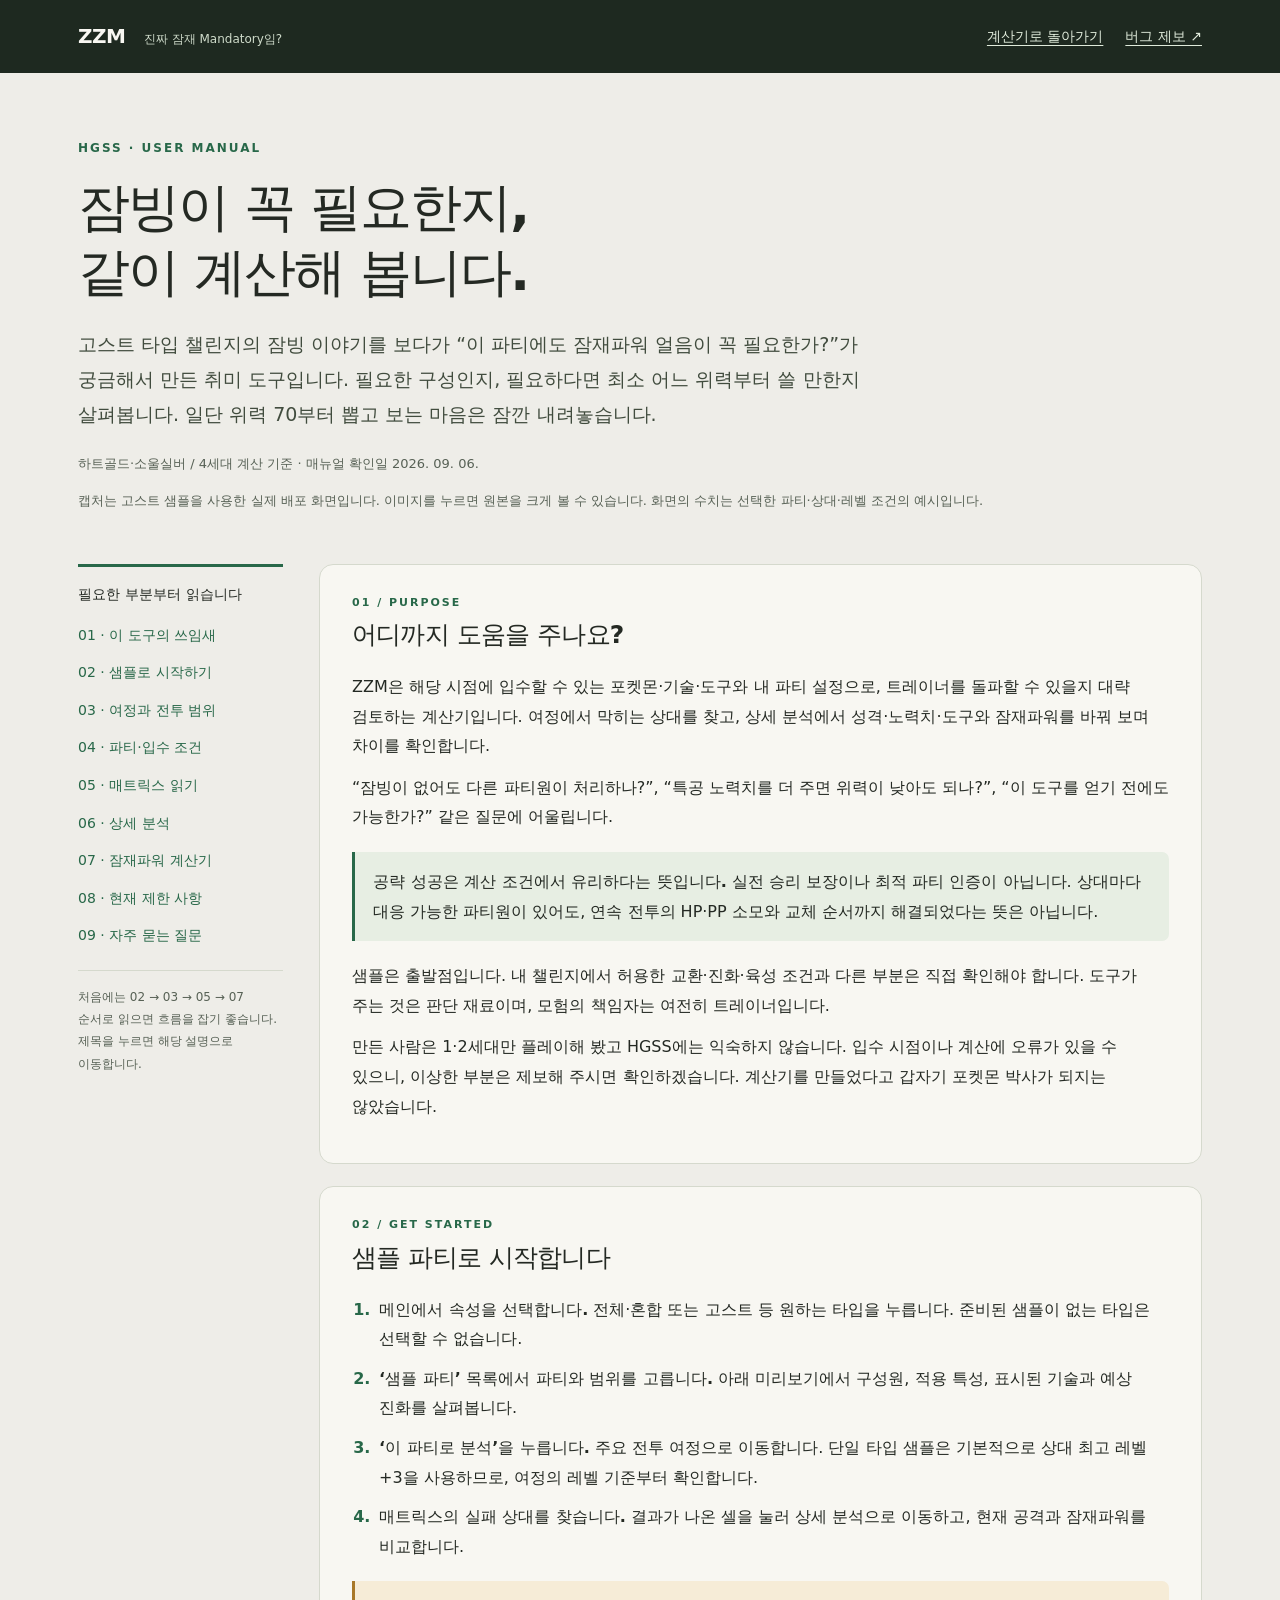
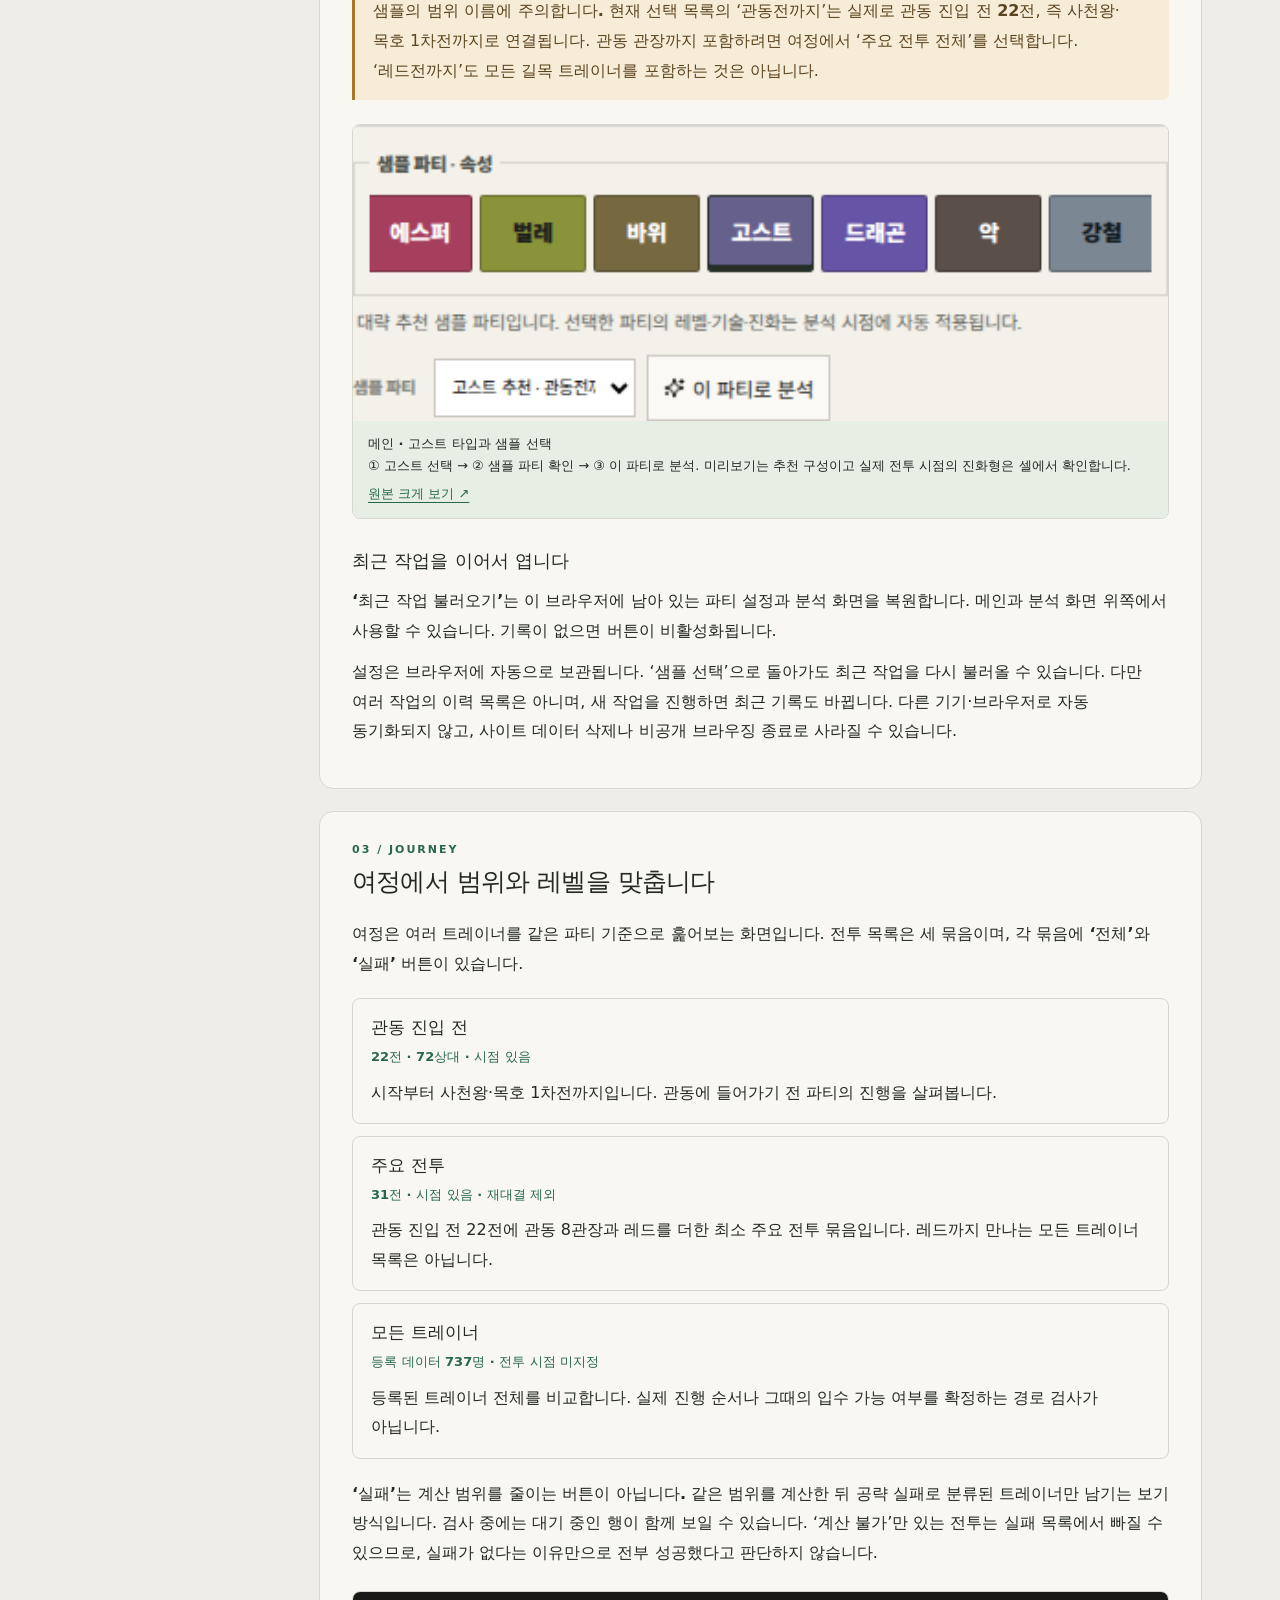
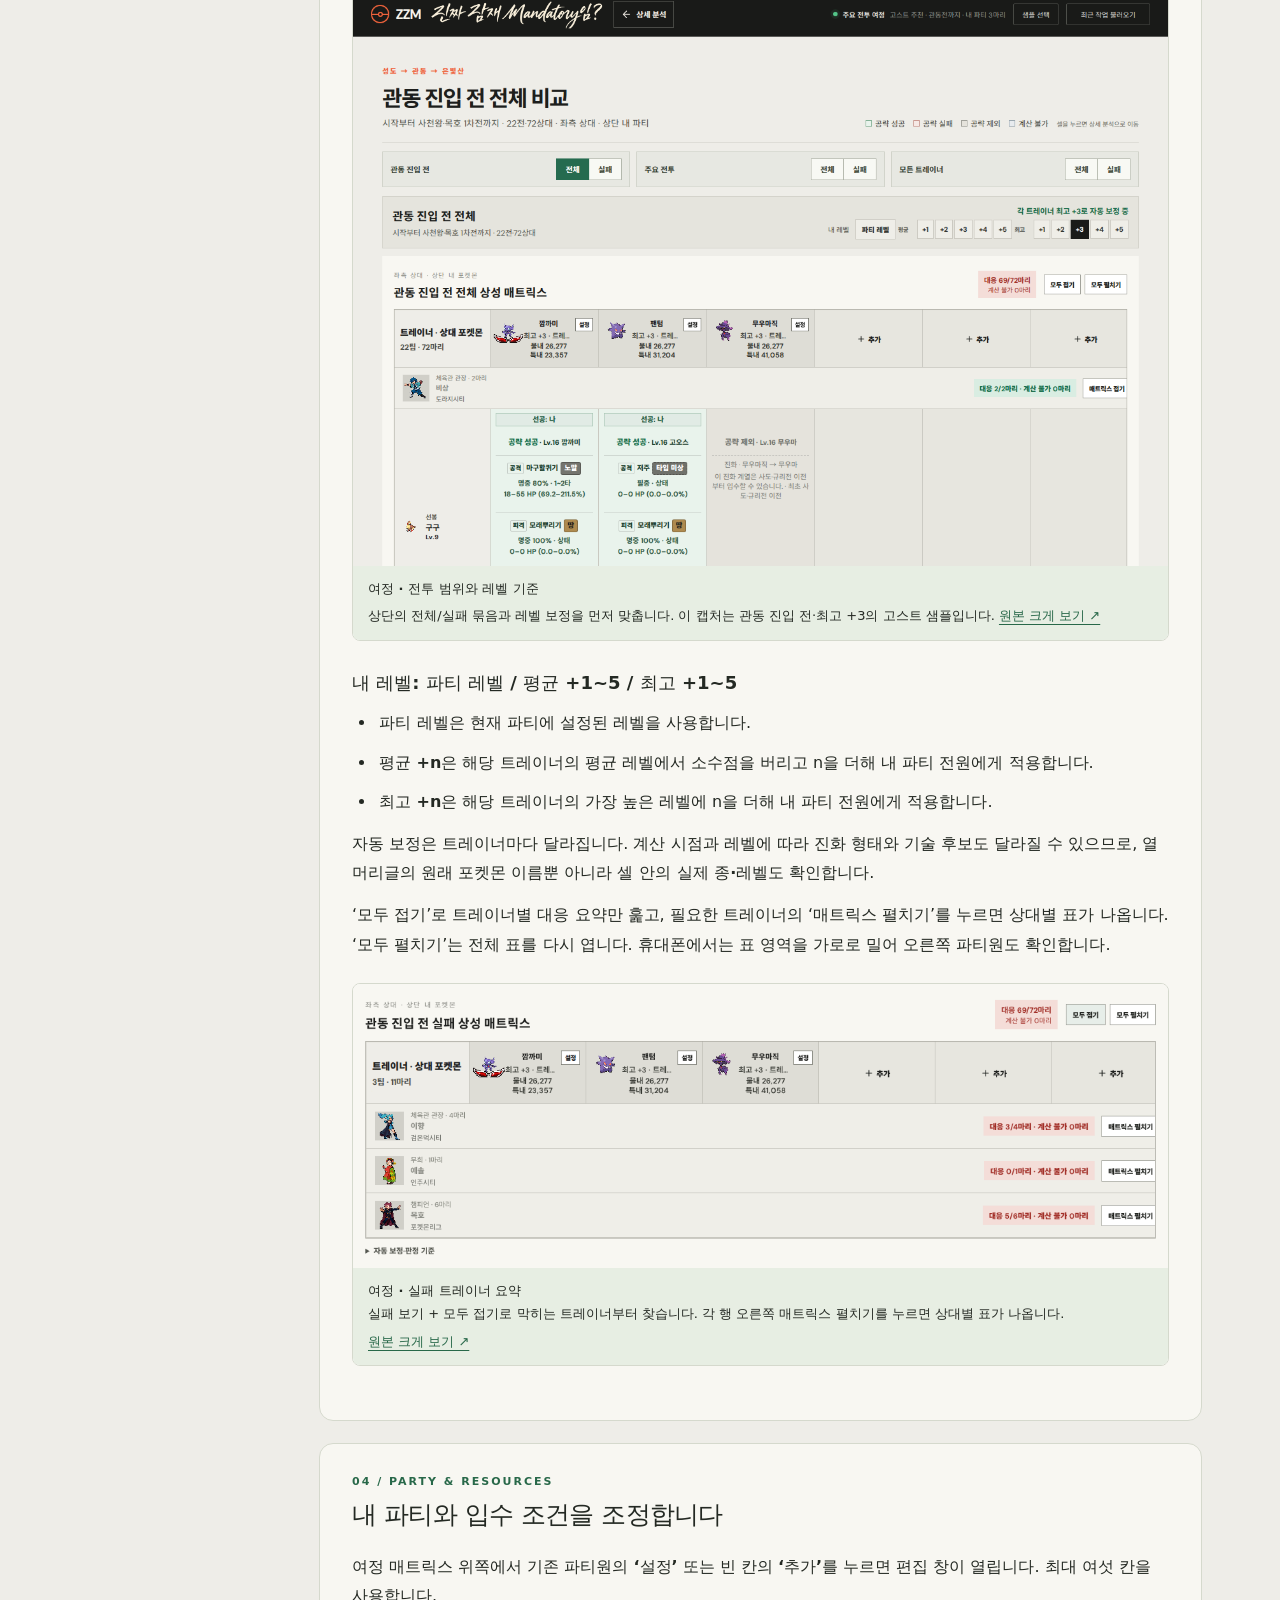
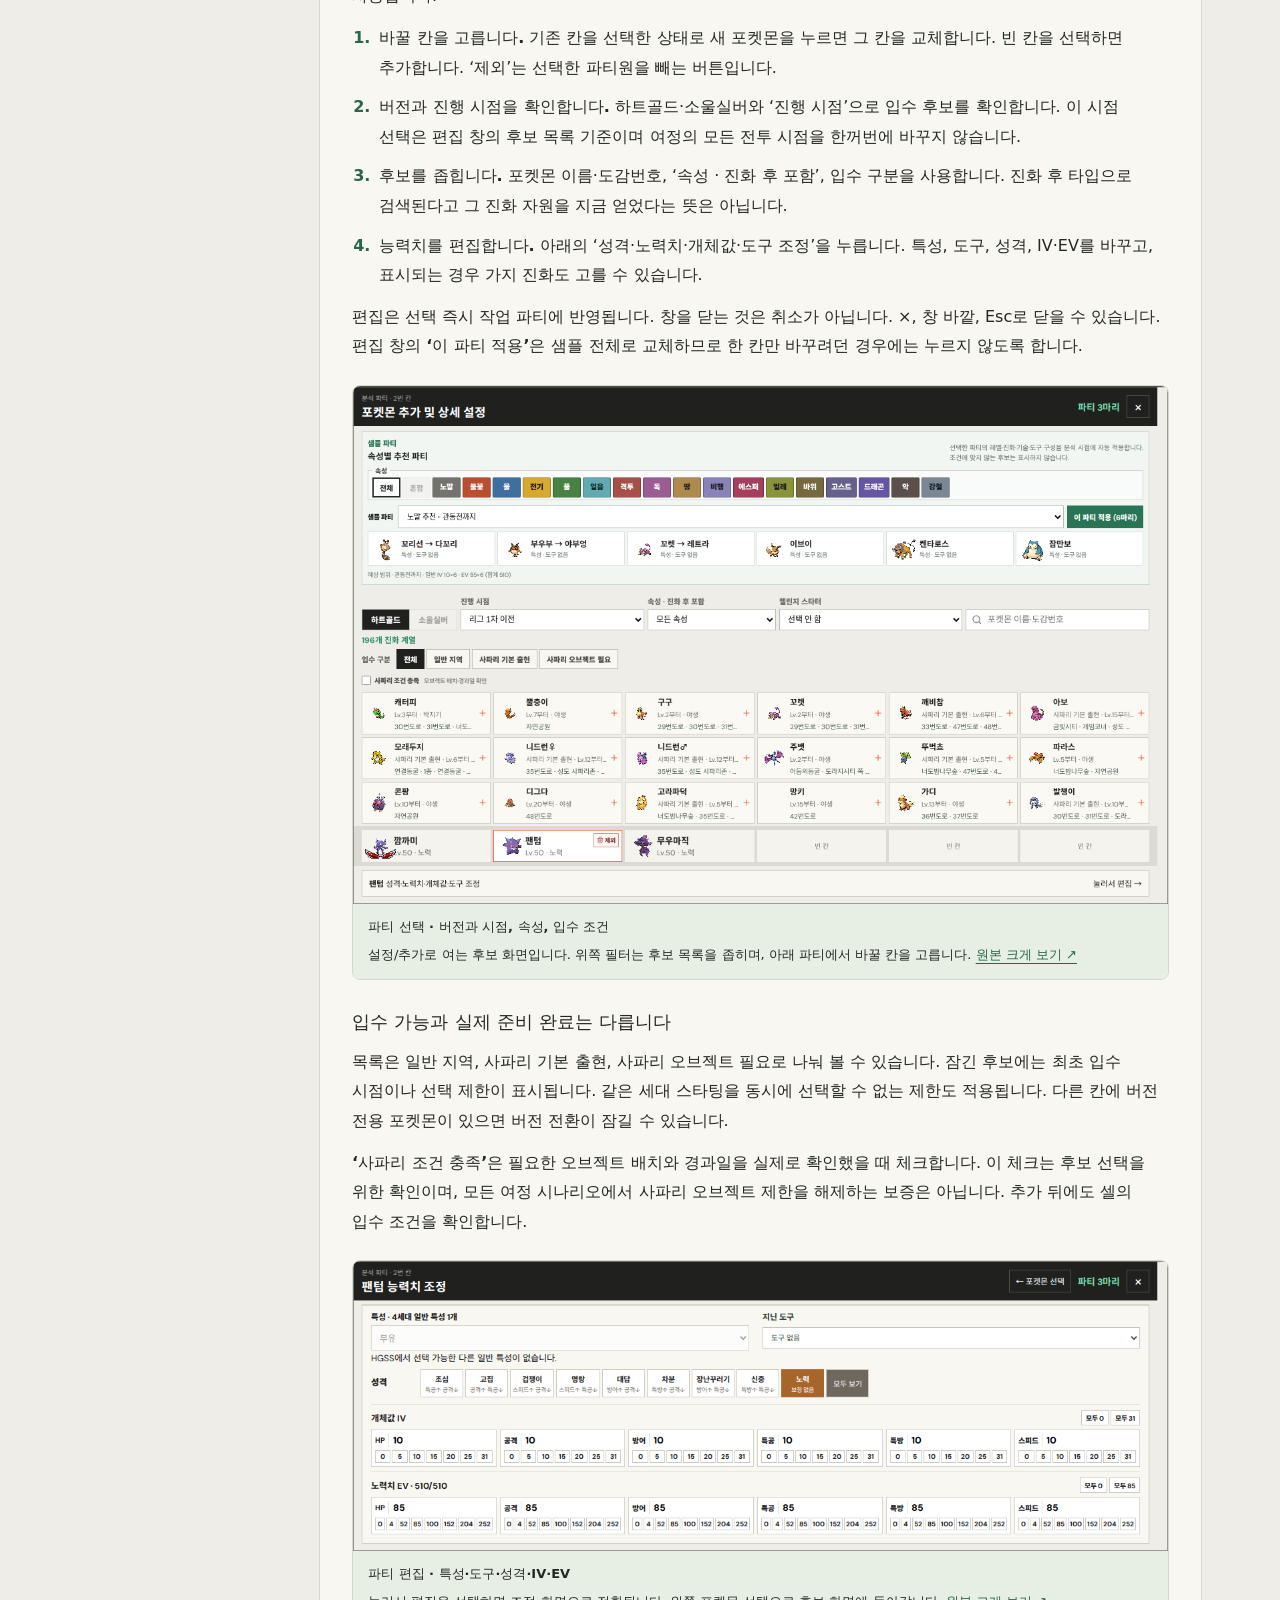
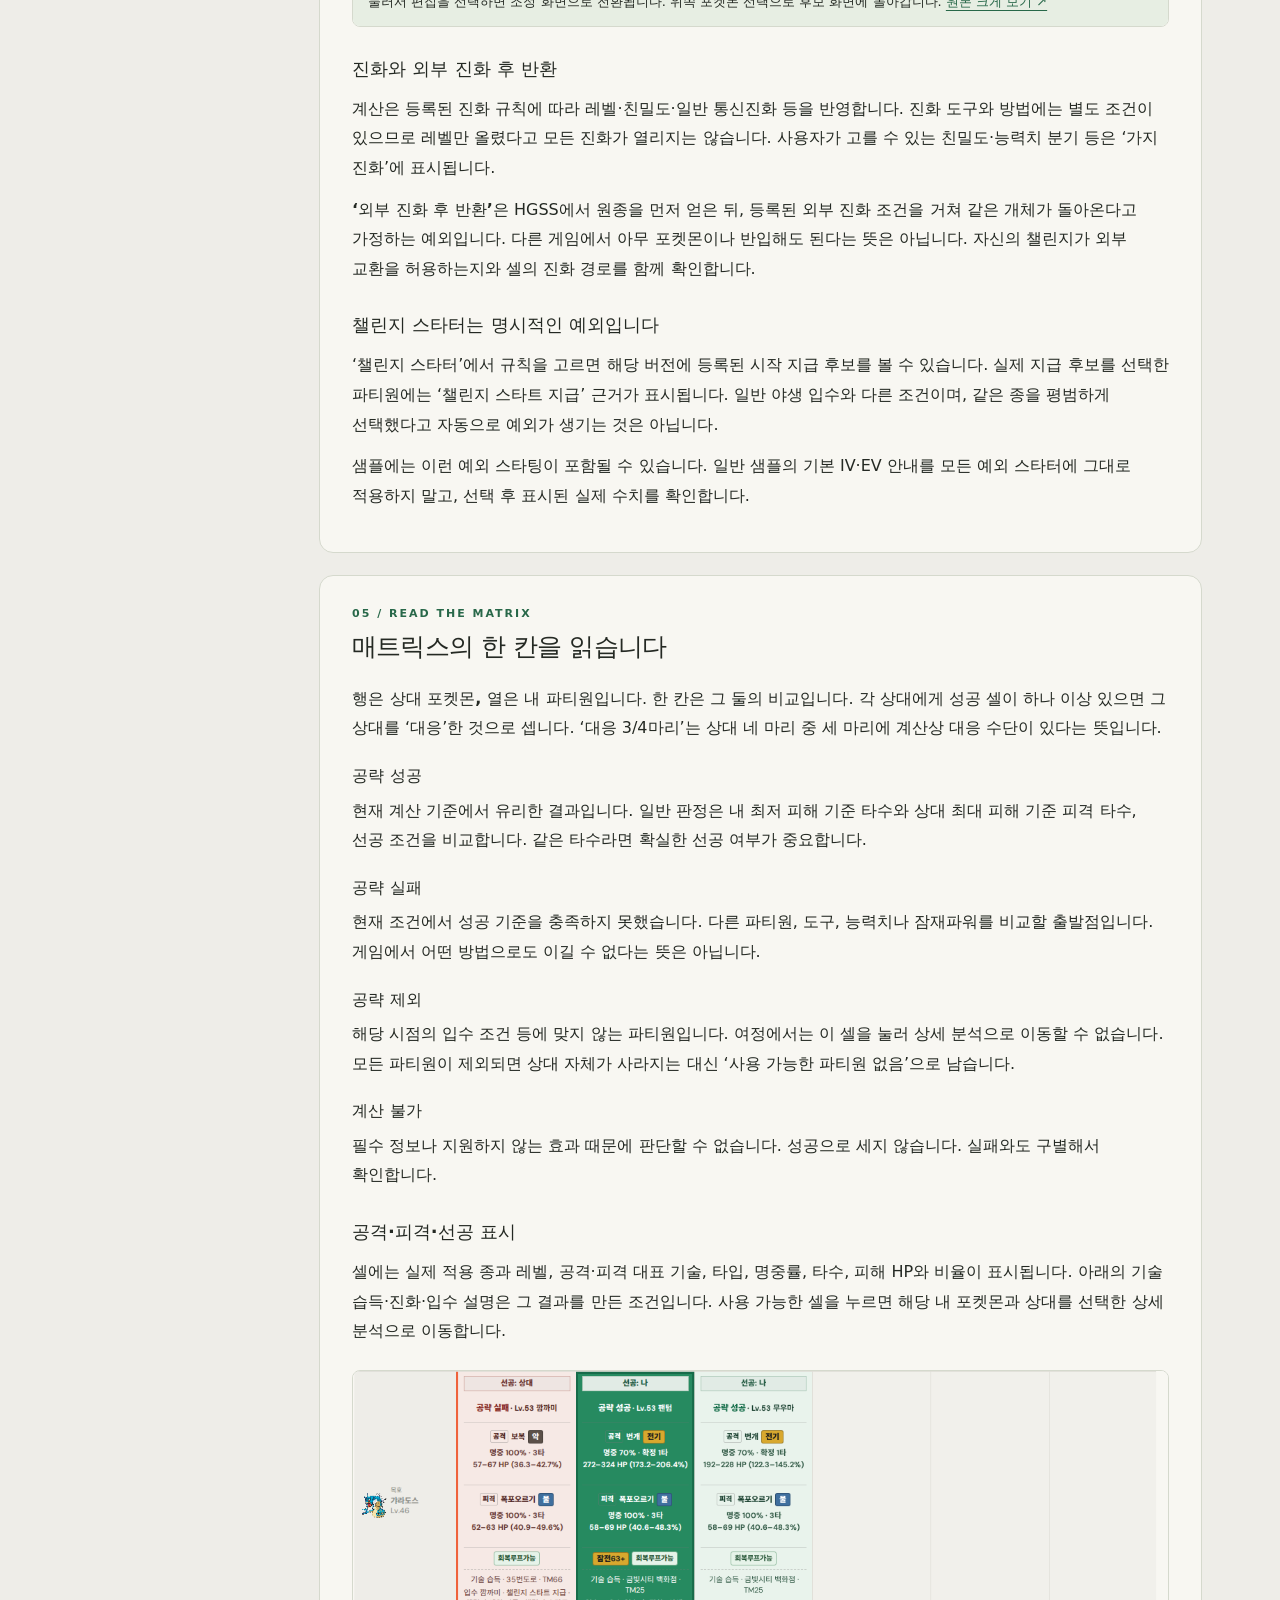
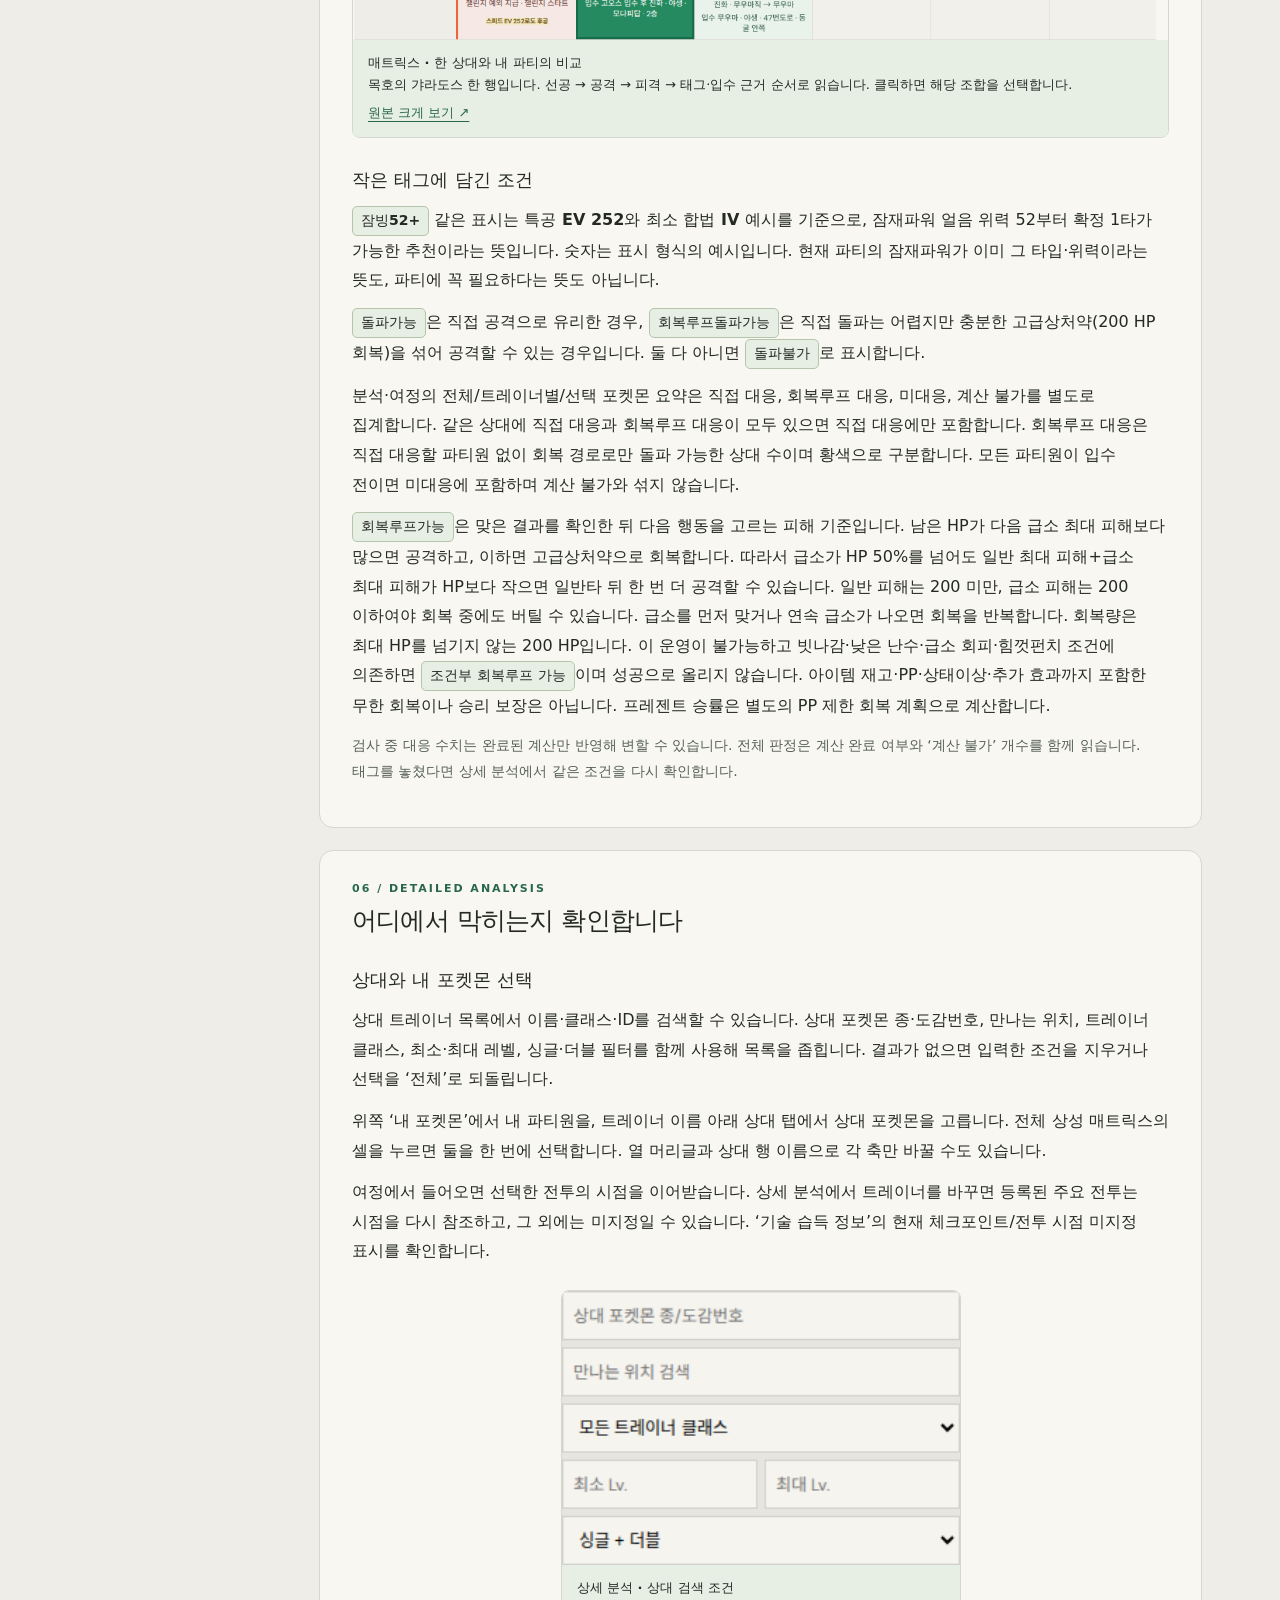
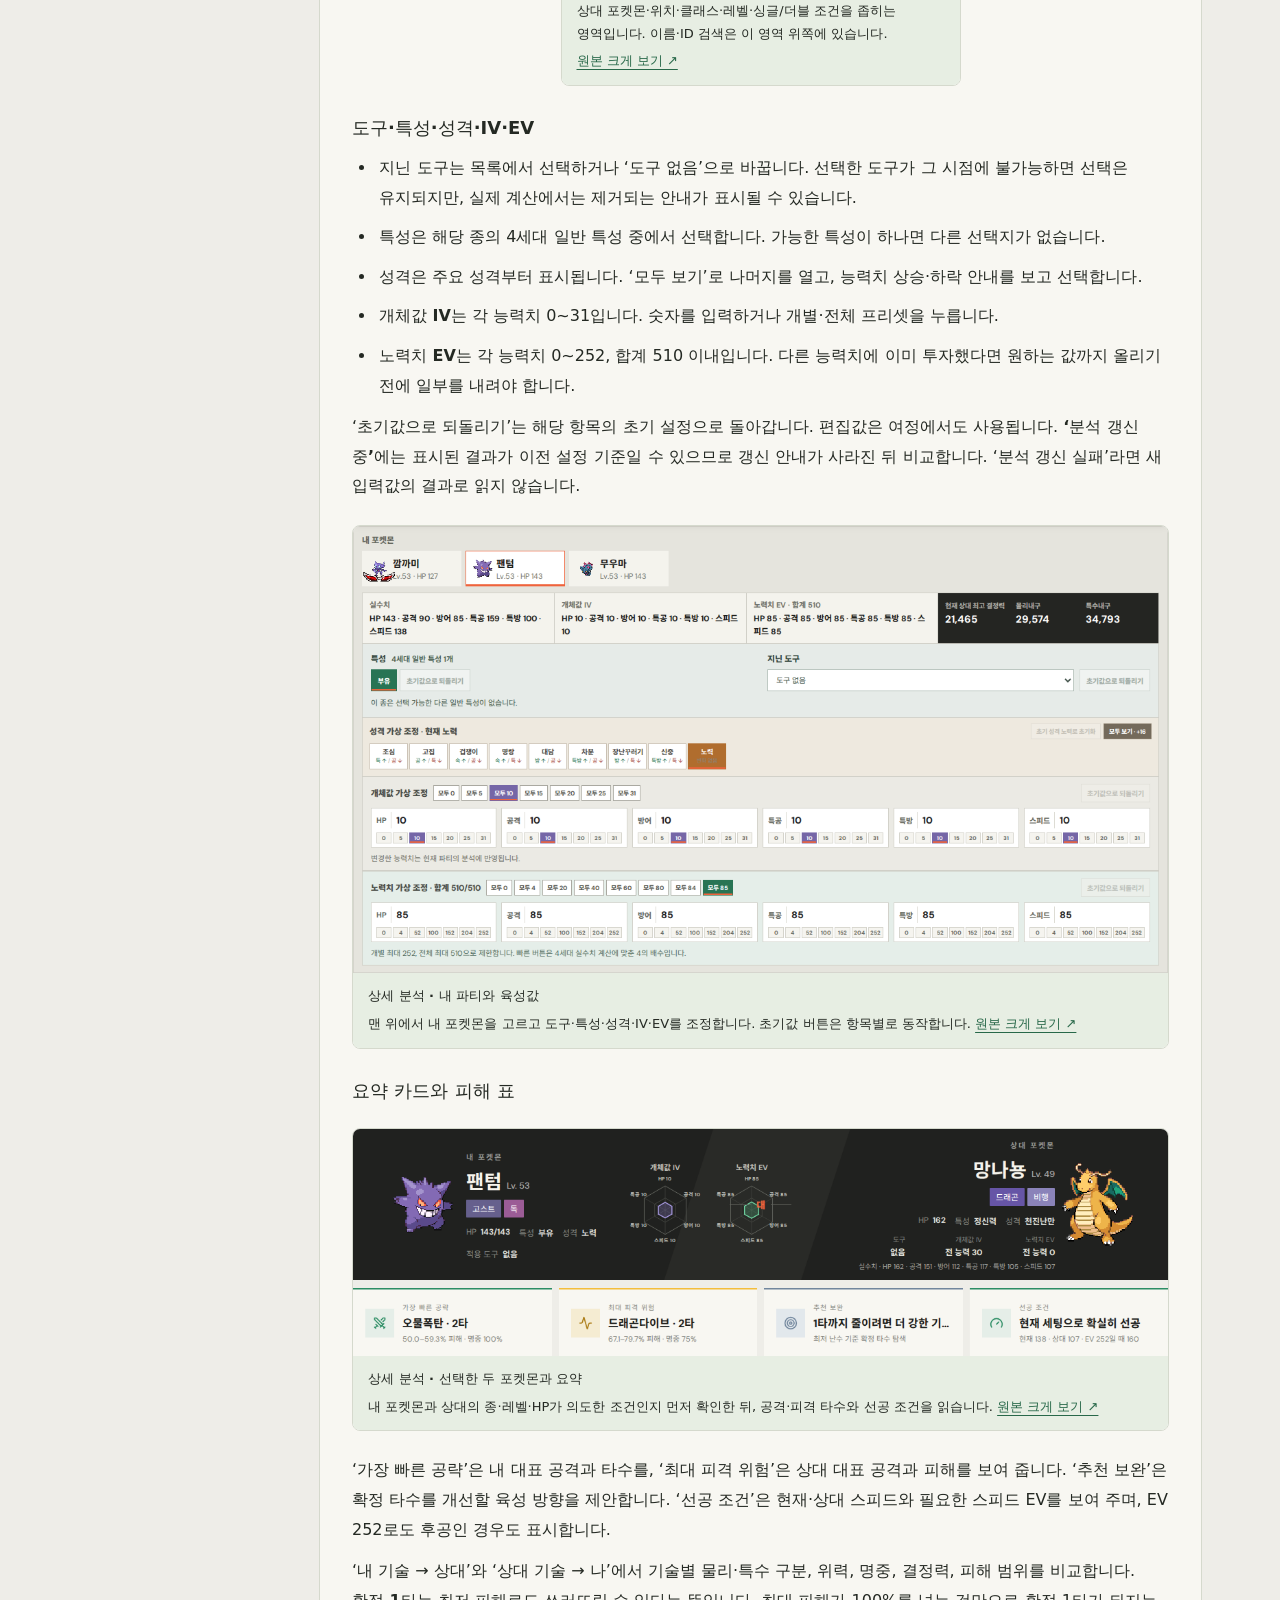
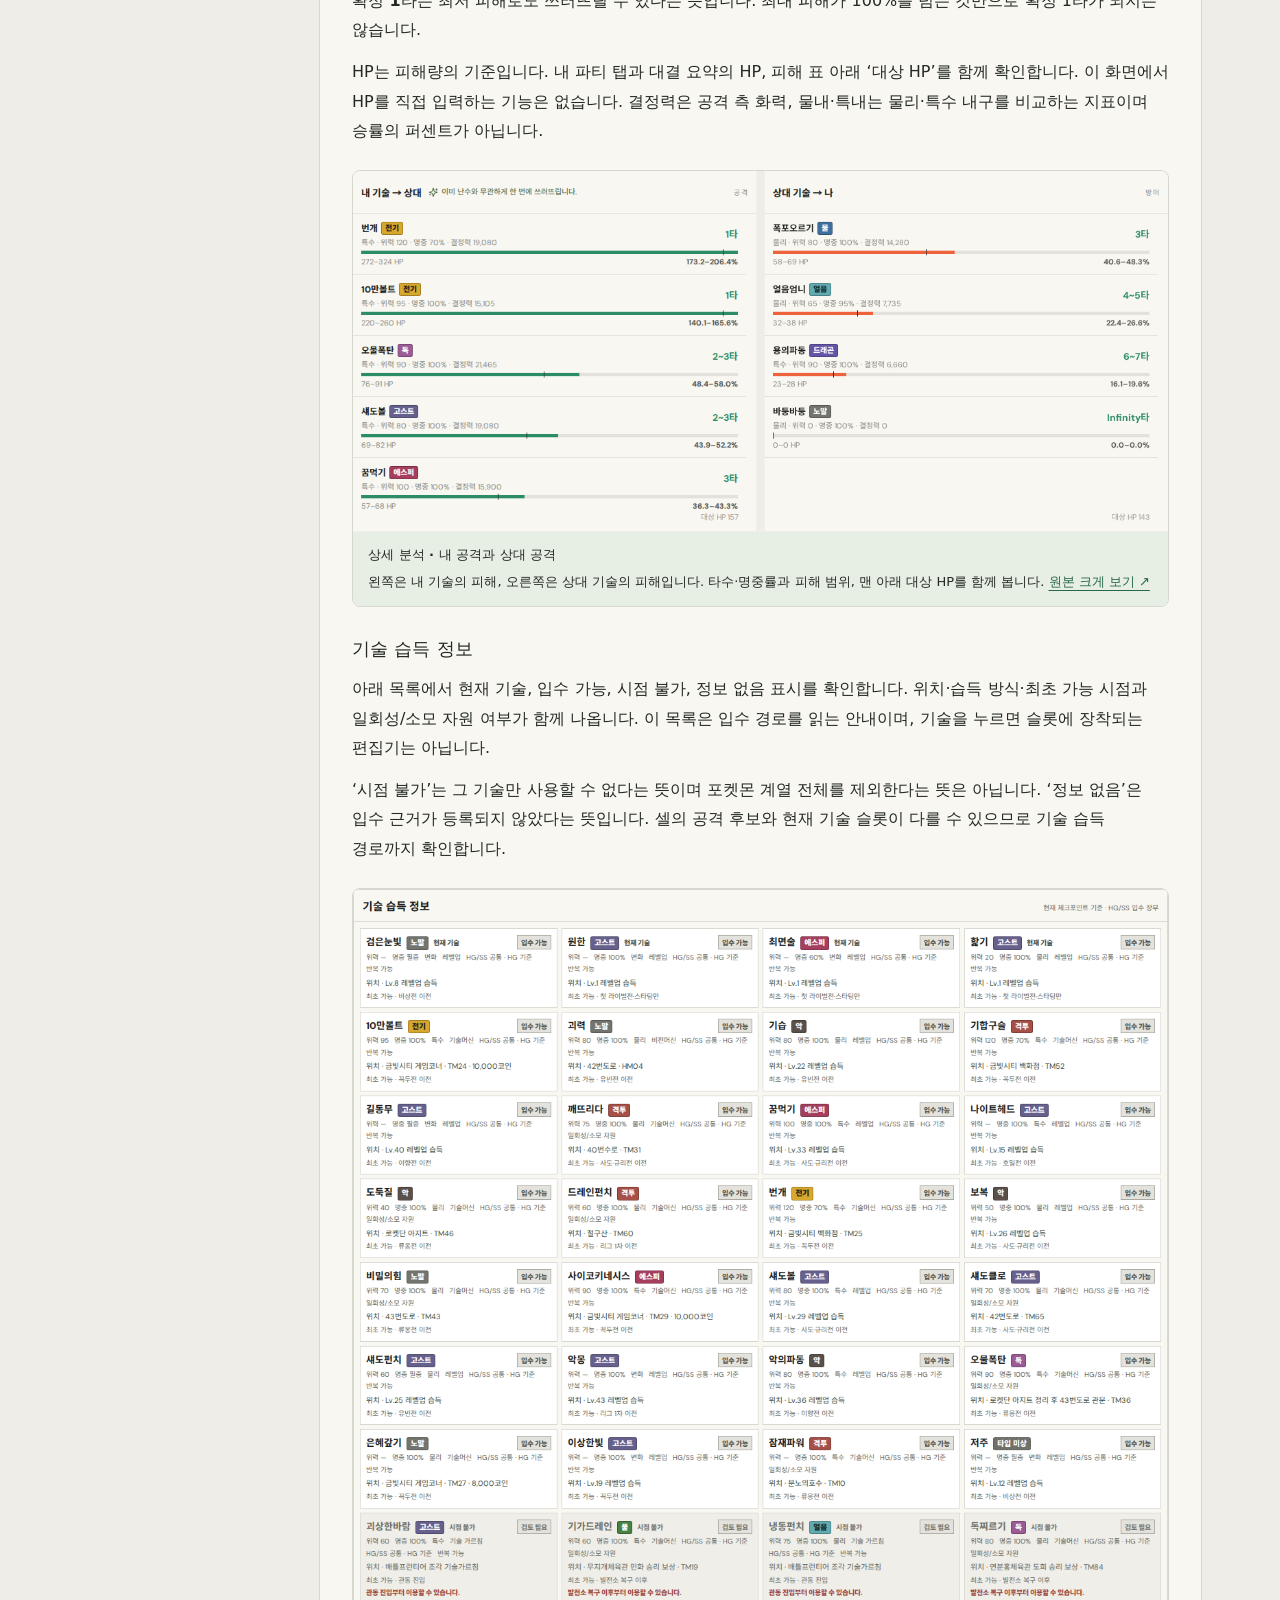
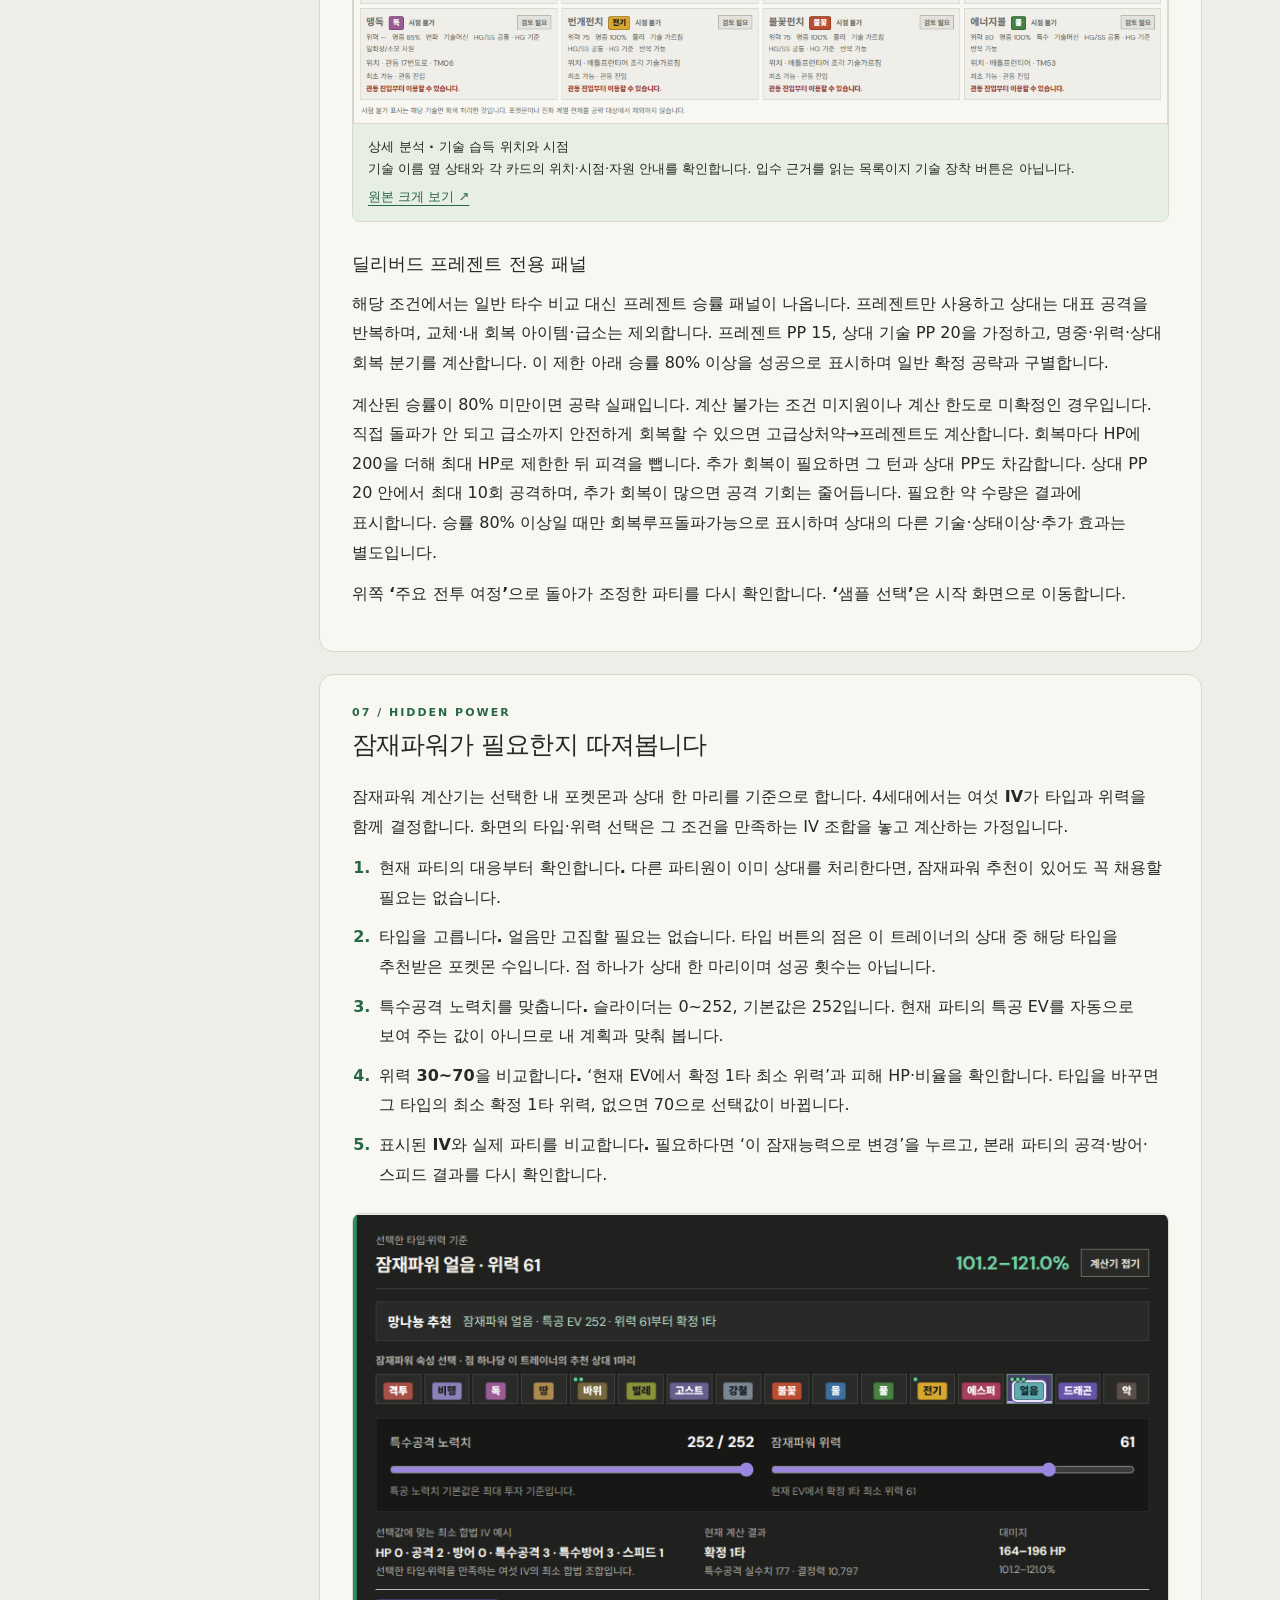
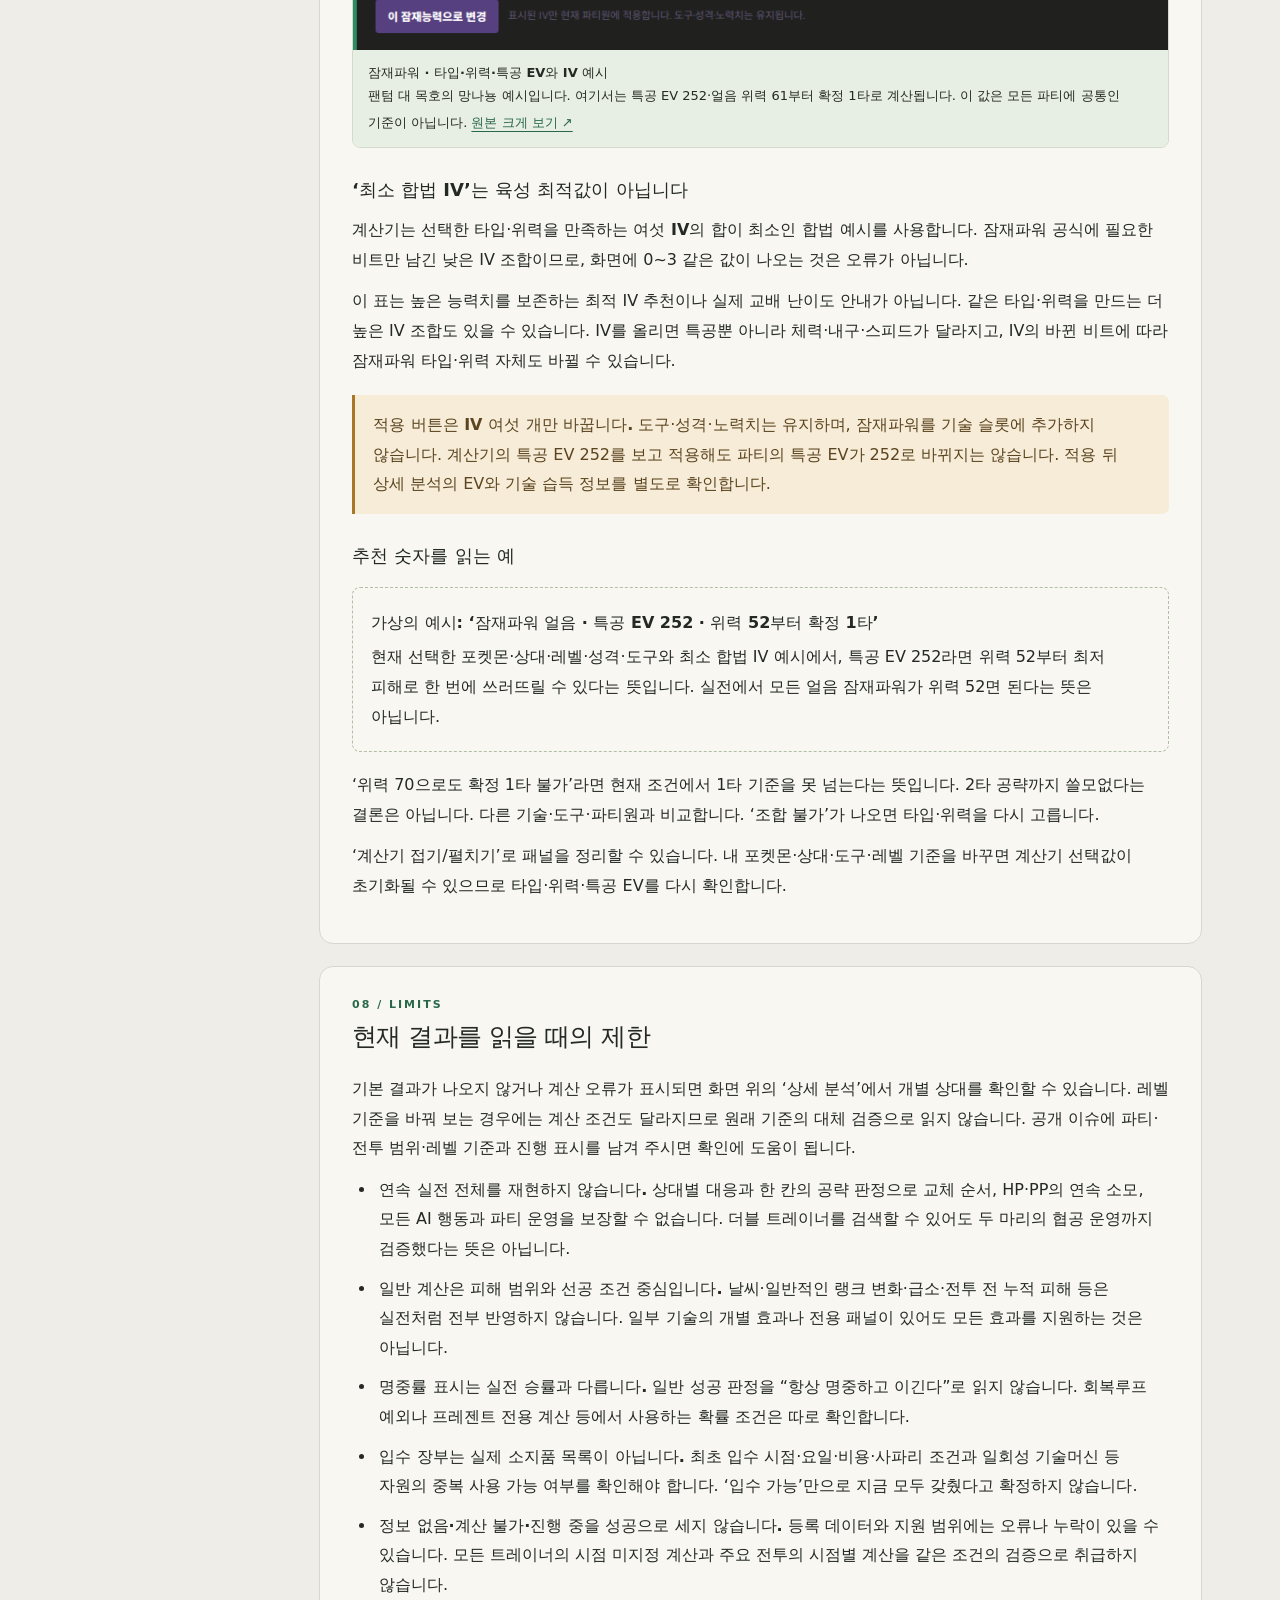
==== commit 6e753723: "Publish ZZM 3ae33b2" ====
--- a/manual.html
+++ b/manual.html
@@ -123,7 +123,9 @@
         <figure class="manual-shot"><a href="./manual-images/11-matrix-cells.png" target="_blank" rel="noopener" aria-label="매트릭스 · 한 상대와 내 파티의 비교 원본 크게 보기"><img width="1170" height="386" src="./manual-images/11-matrix-cells.png" alt="매트릭스 · 한 상대와 내 파티의 비교" loading="lazy" decoding="async"></a><figcaption><strong>매트릭스 · 한 상대와 내 파티의 비교</strong><br>목호의 갸라도스 한 행입니다. 선공 → 공격 → 피격 → 태그·입수 근거 순서로 읽습니다. 클릭하면 해당 조합을 선택합니다. <a href="./manual-images/11-matrix-cells.png" target="_blank" rel="noopener">원본 크게 보기 ↗</a></figcaption></figure>
         <h3>작은 태그에 담긴 조건</h3>
         <p><span class="tag">잠빙52+</span> 같은 표시는 <strong>특공 EV 252와 최소 합법 IV 예시</strong>를 기준으로, 잠재파워 얼음 위력 52부터 확정 1타가 가능한 추천이라는 뜻입니다. 숫자는 표시 형식의 예시입니다. 현재 파티의 잠재파워가 이미 그 타입·위력이라는 뜻도, 파티에 꼭 필요하다는 뜻도 아닙니다.</p>
-        <p><span class="tag">회복루프가능</span>은 회복 기회가 생길 수 있다는 표시입니다. 낮은 피해 난수나 상대의 빗나감에 기대는 경우도 있으므로 안전한 무한 회복을 보장하지 않습니다. <span class="tag">회복루프불가</span>는 한 방에 쓰러질 가능성이나 피해·명중 조건상 회복 여유가 부족하다는 표시입니다.</p>
+        <p><span class="tag">돌파가능</span>은 직접 공격으로 유리한 경우, <span class="tag">회복루프돌파가능</span>은 직접 돌파는 어렵지만 충분한 고급상처약(200 HP 회복)을 섞어 공격할 수 있는 경우입니다. 둘 다 아니면 <span class="tag">돌파불가</span>로 표시합니다.</p>
+        <p>분석·여정의 전체/트레이너별/선택 포켓몬 요약은 직접 대응, 회복루프 대응, 미대응, 계산 불가를 별도로 집계합니다. 같은 상대에 직접 대응과 회복루프 대응이 모두 있으면 직접 대응에만 포함합니다. 회복루프 대응은 직접 대응할 파티원 없이 회복 경로로만 돌파 가능한 상대 수이며 황색으로 구분합니다. 모든 파티원이 입수 전이면 미대응에 포함하며 계산 불가와 섞지 않습니다.</p>
+        <p><span class="tag">회복루프가능</span>은 맞은 결과를 확인한 뒤 다음 행동을 고르는 피해 기준입니다. 남은 HP가 다음 급소 최대 피해보다 많으면 공격하고, 이하면 고급상처약으로 회복합니다. 따라서 급소가 HP 50%를 넘어도 일반 최대 피해+급소 최대 피해가 HP보다 작으면 일반타 뒤 한 번 더 공격할 수 있습니다. 일반 피해는 200 미만, 급소 피해는 200 이하여야 회복 중에도 버틸 수 있습니다. 급소를 먼저 맞거나 연속 급소가 나오면 회복을 반복합니다. 회복량은 최대 HP를 넘기지 않는 200 HP입니다. 이 운영이 불가능하고 빗나감·낮은 난수·급소 회피·힘껏펀치 조건에 의존하면 <span class="tag">조건부 회복루프 가능</span>이며 성공으로 올리지 않습니다. 아이템 재고·PP·상태이상·추가 효과까지 포함한 무한 회복이나 승리 보장은 아닙니다. 프레젠트 승률은 별도의 PP 제한 회복 계획으로 계산합니다.</p>
         <p class="small">검사 중 대응 수치는 완료된 계산만 반영해 변할 수 있습니다. 전체 판정은 계산 완료 여부와 ‘계산 불가’ 개수를 함께 읽습니다. 태그를 놓쳤다면 상세 분석에서 같은 조건을 다시 확인합니다.</p>
       </section>
 
@@ -156,6 +158,7 @@
         <figure class="manual-shot"><a href="./manual-images/12-move-acquisition.png" target="_blank" rel="noopener" aria-label="상세 분석 · 기술 습득 위치와 시점 원본 크게 보기"><img width="1188" height="1217" src="./manual-images/12-move-acquisition.png" alt="상세 분석 · 기술 습득 위치와 시점" loading="lazy" decoding="async"></a><figcaption><strong>상세 분석 · 기술 습득 위치와 시점</strong><br>기술 이름 옆 상태와 각 카드의 위치·시점·자원 안내를 확인합니다. 입수 근거를 읽는 목록이지 기술 장착 버튼은 아닙니다. <a href="./manual-images/12-move-acquisition.png" target="_blank" rel="noopener">원본 크게 보기 ↗</a></figcaption></figure>
         <h3>딜리버드 프레젠트 전용 패널</h3>
         <p>해당 조건에서는 일반 타수 비교 대신 프레젠트 승률 패널이 나옵니다. 프레젠트만 사용하고 상대는 대표 공격을 반복하며, 교체·내 회복 아이템·급소는 제외합니다. 프레젠트 PP 15, 상대 기술 PP 20을 가정하고, 명중·위력·상대 회복 분기를 계산합니다. 이 제한 아래 승률 80% 이상을 성공으로 표시하며 일반 확정 공략과 구별합니다.</p>
+        <p>계산된 승률이 80% 미만이면 공략 실패입니다. 계산 불가는 조건 미지원이나 계산 한도로 미확정인 경우입니다. 직접 돌파가 안 되고 급소까지 안전하게 회복할 수 있으면 고급상처약→프레젠트도 계산합니다. 회복마다 HP에 200을 더해 최대 HP로 제한한 뒤 피격을 뺍니다. 추가 회복이 필요하면 그 턴과 상대 PP도 차감합니다. 상대 PP 20 안에서 최대 10회 공격하며, 추가 회복이 많으면 공격 기회는 줄어듭니다. 필요한 약 수량은 결과에 표시합니다. 승률 80% 이상일 때만 회복루프돌파가능으로 표시하며 상대의 다른 기술·상태이상·추가 효과는 별도입니다.</p>
         <p>위쪽 <strong>‘주요 전투 여정’</strong>으로 돌아가 조정한 파티를 다시 확인합니다. <strong>‘샘플 선택’</strong>은 시작 화면으로 이동합니다.</p>
       </section>
 
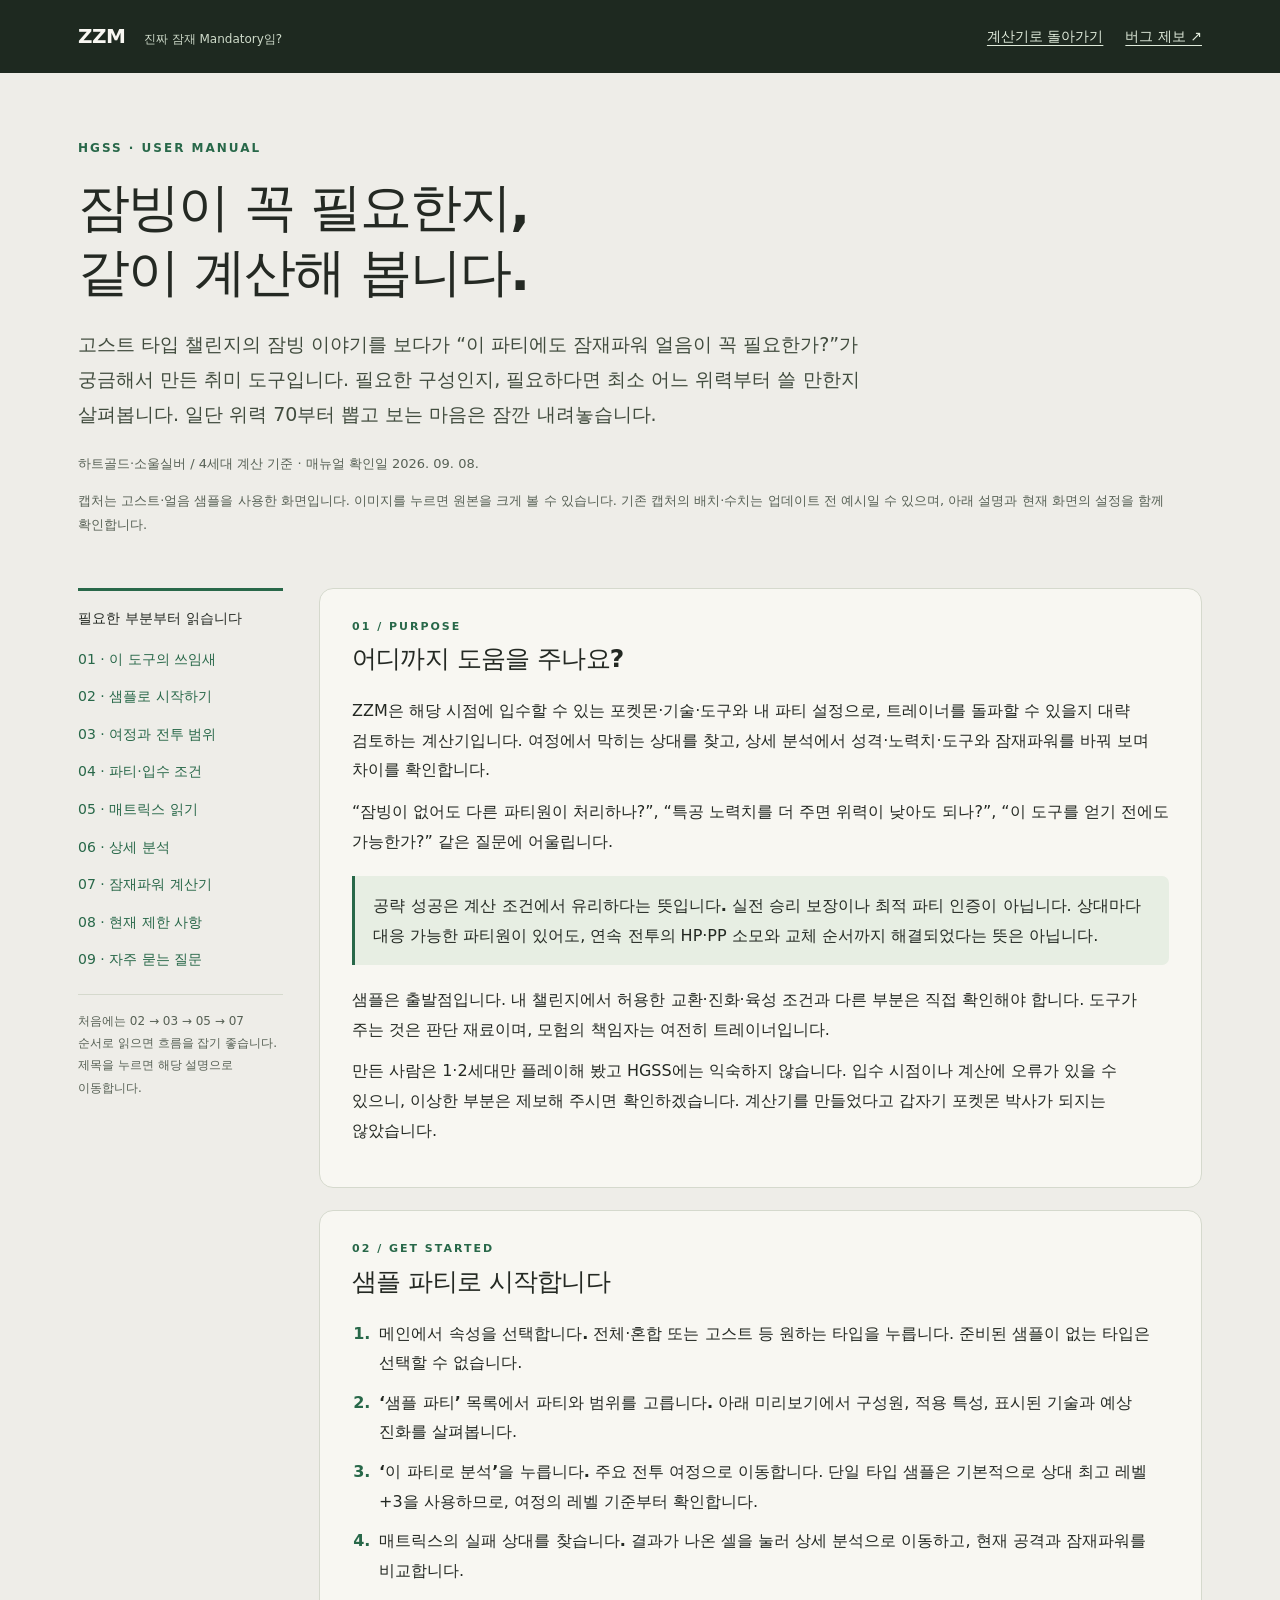
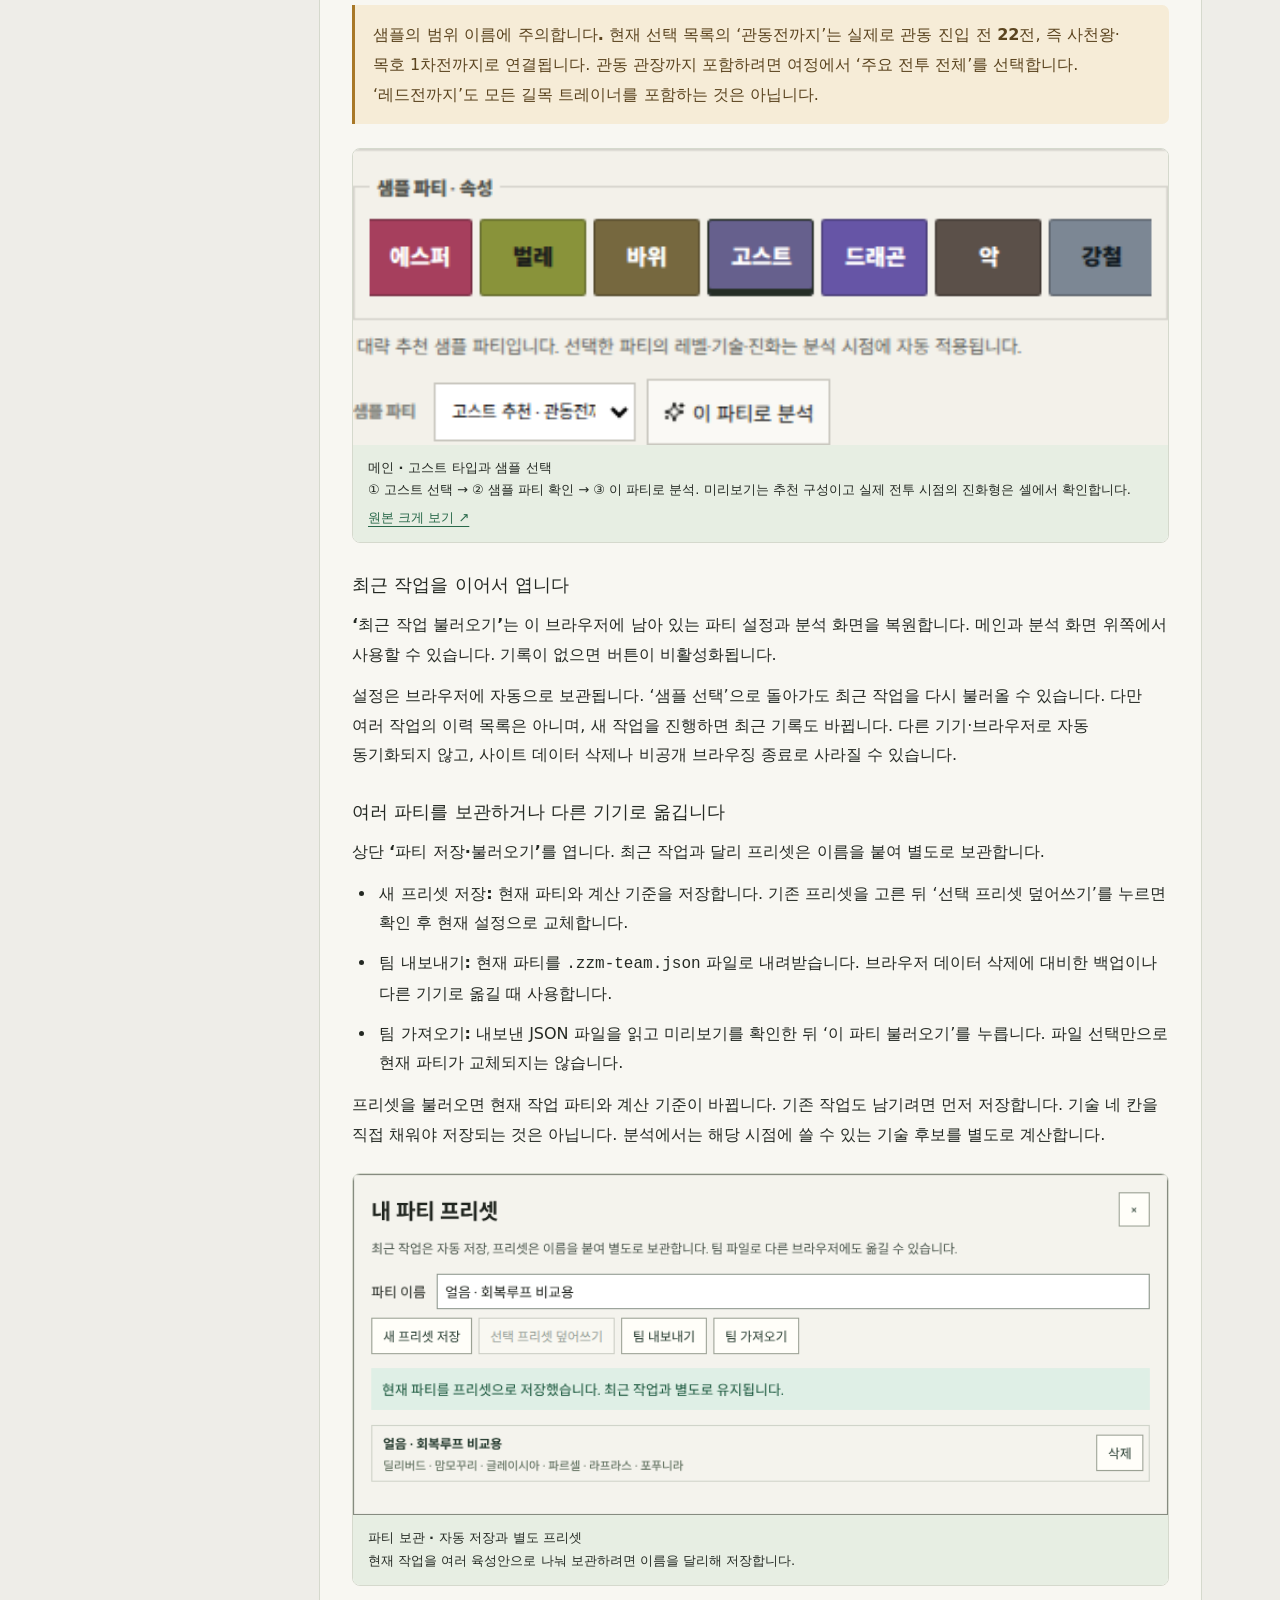
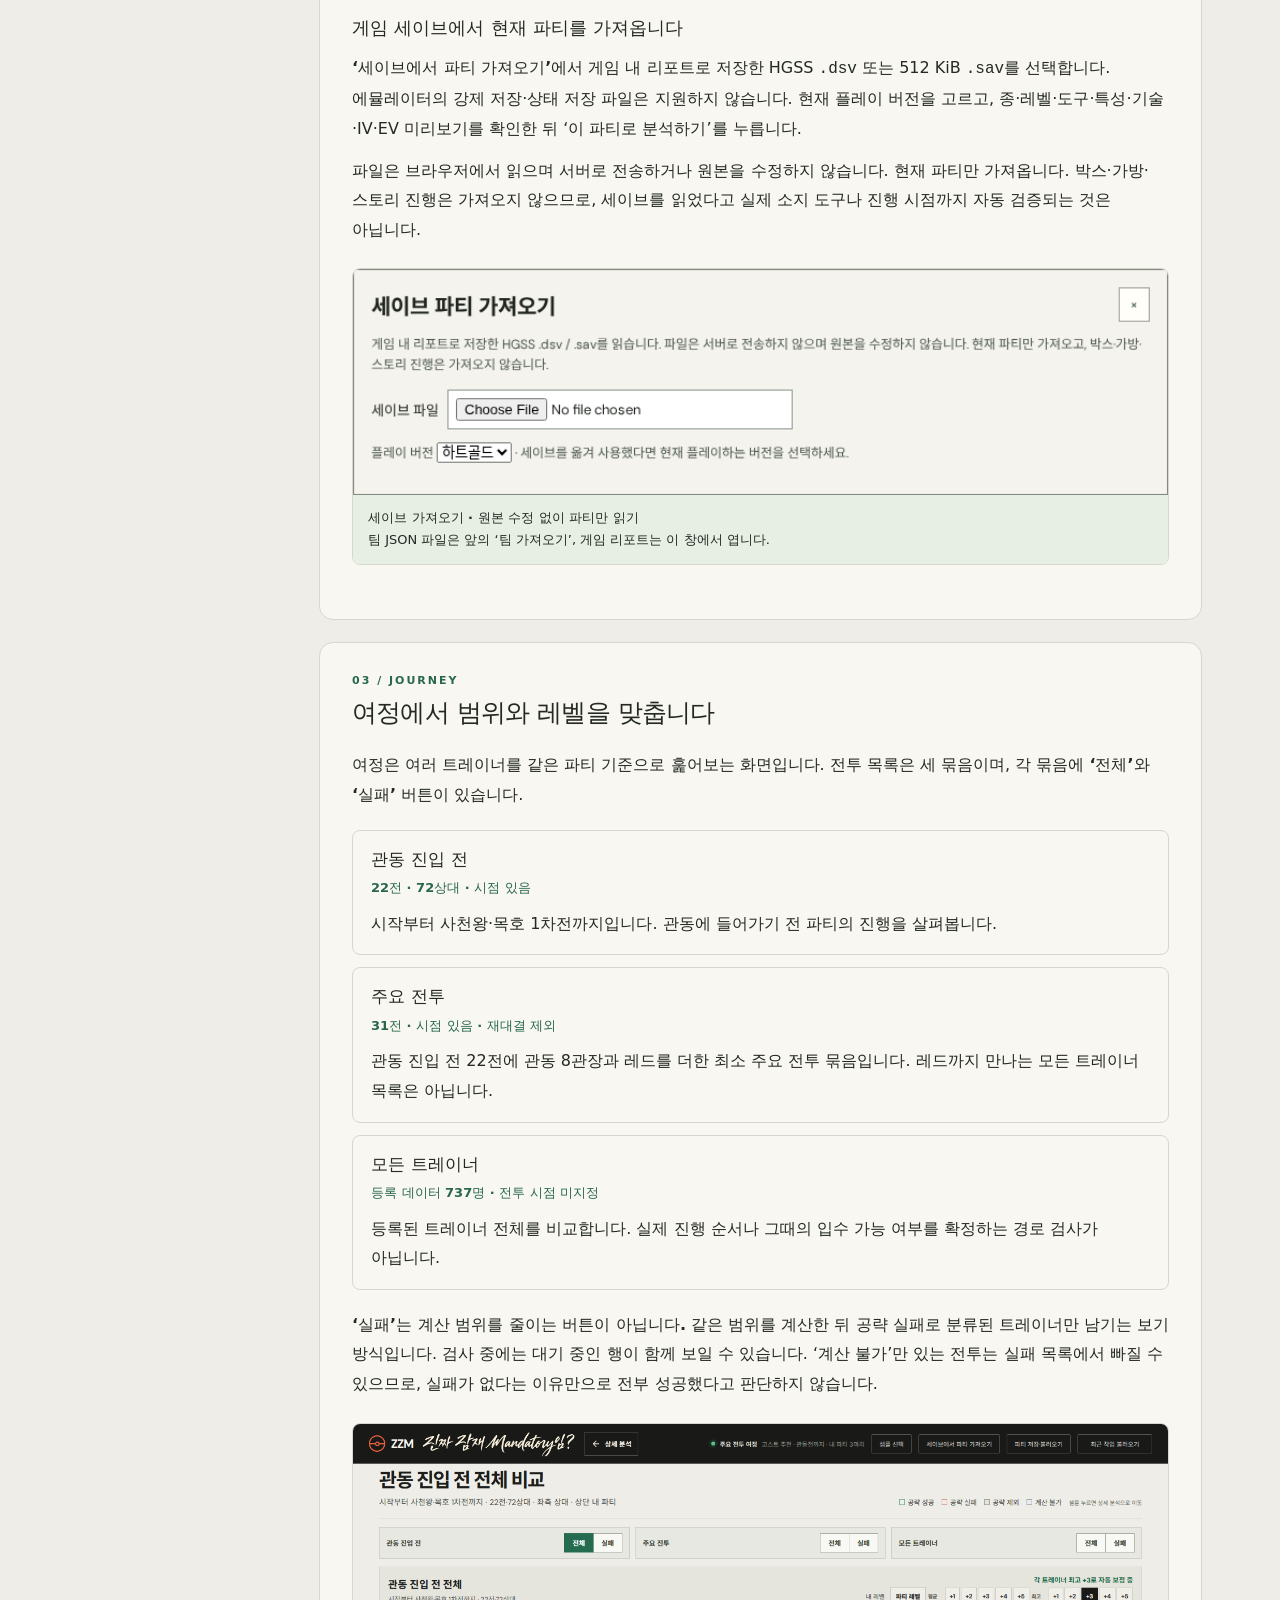
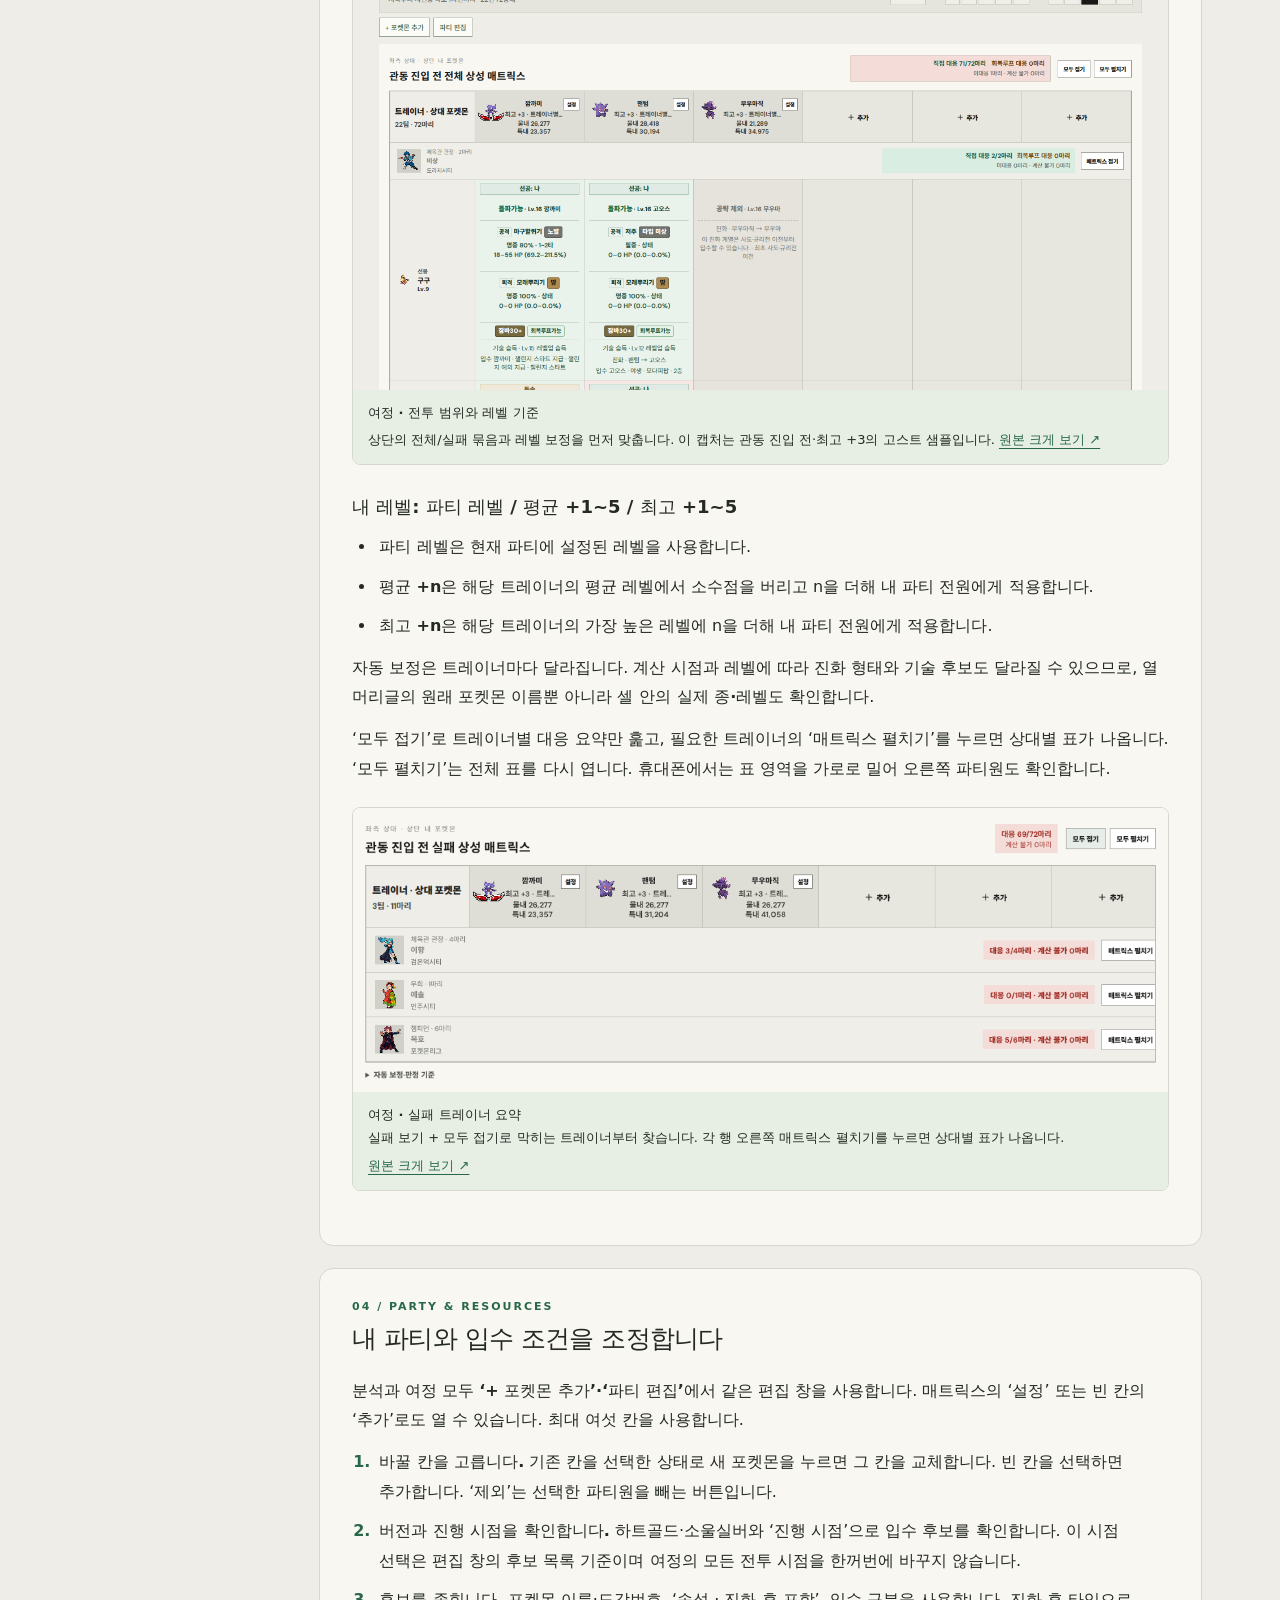
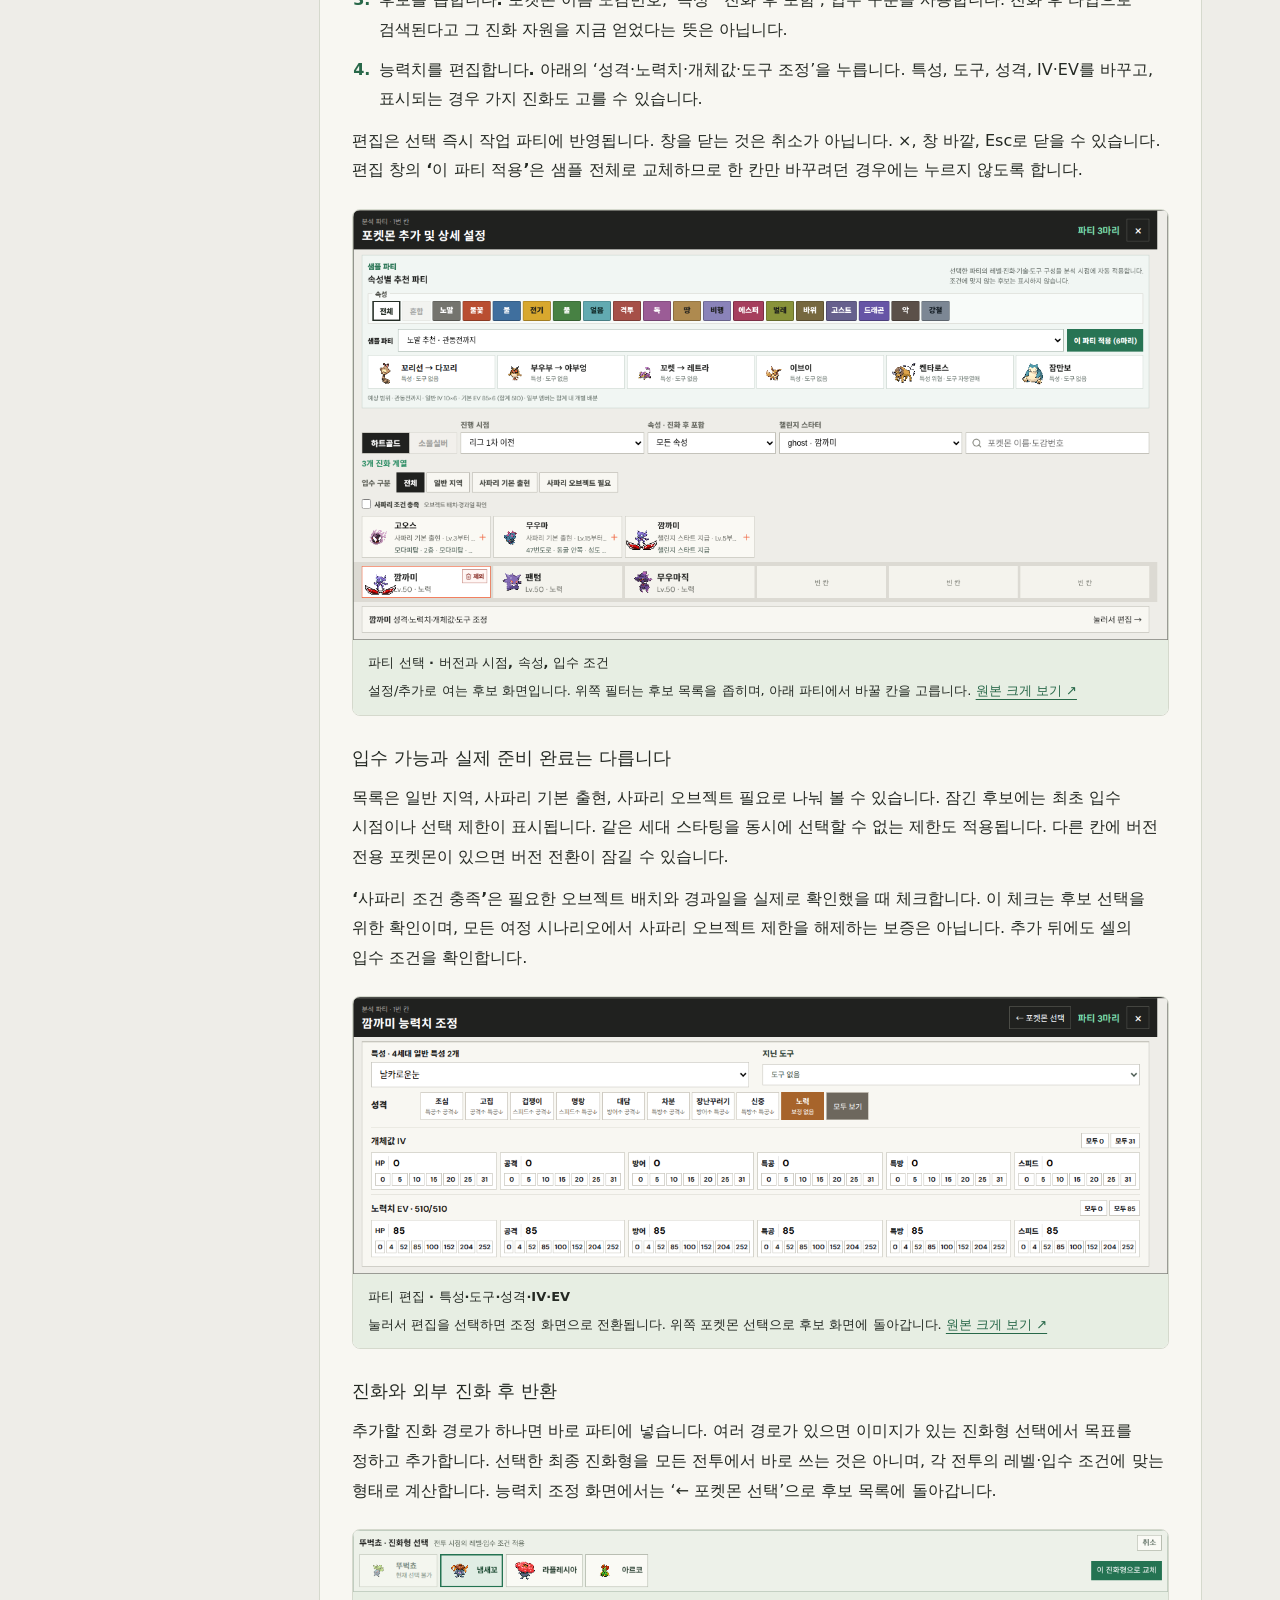
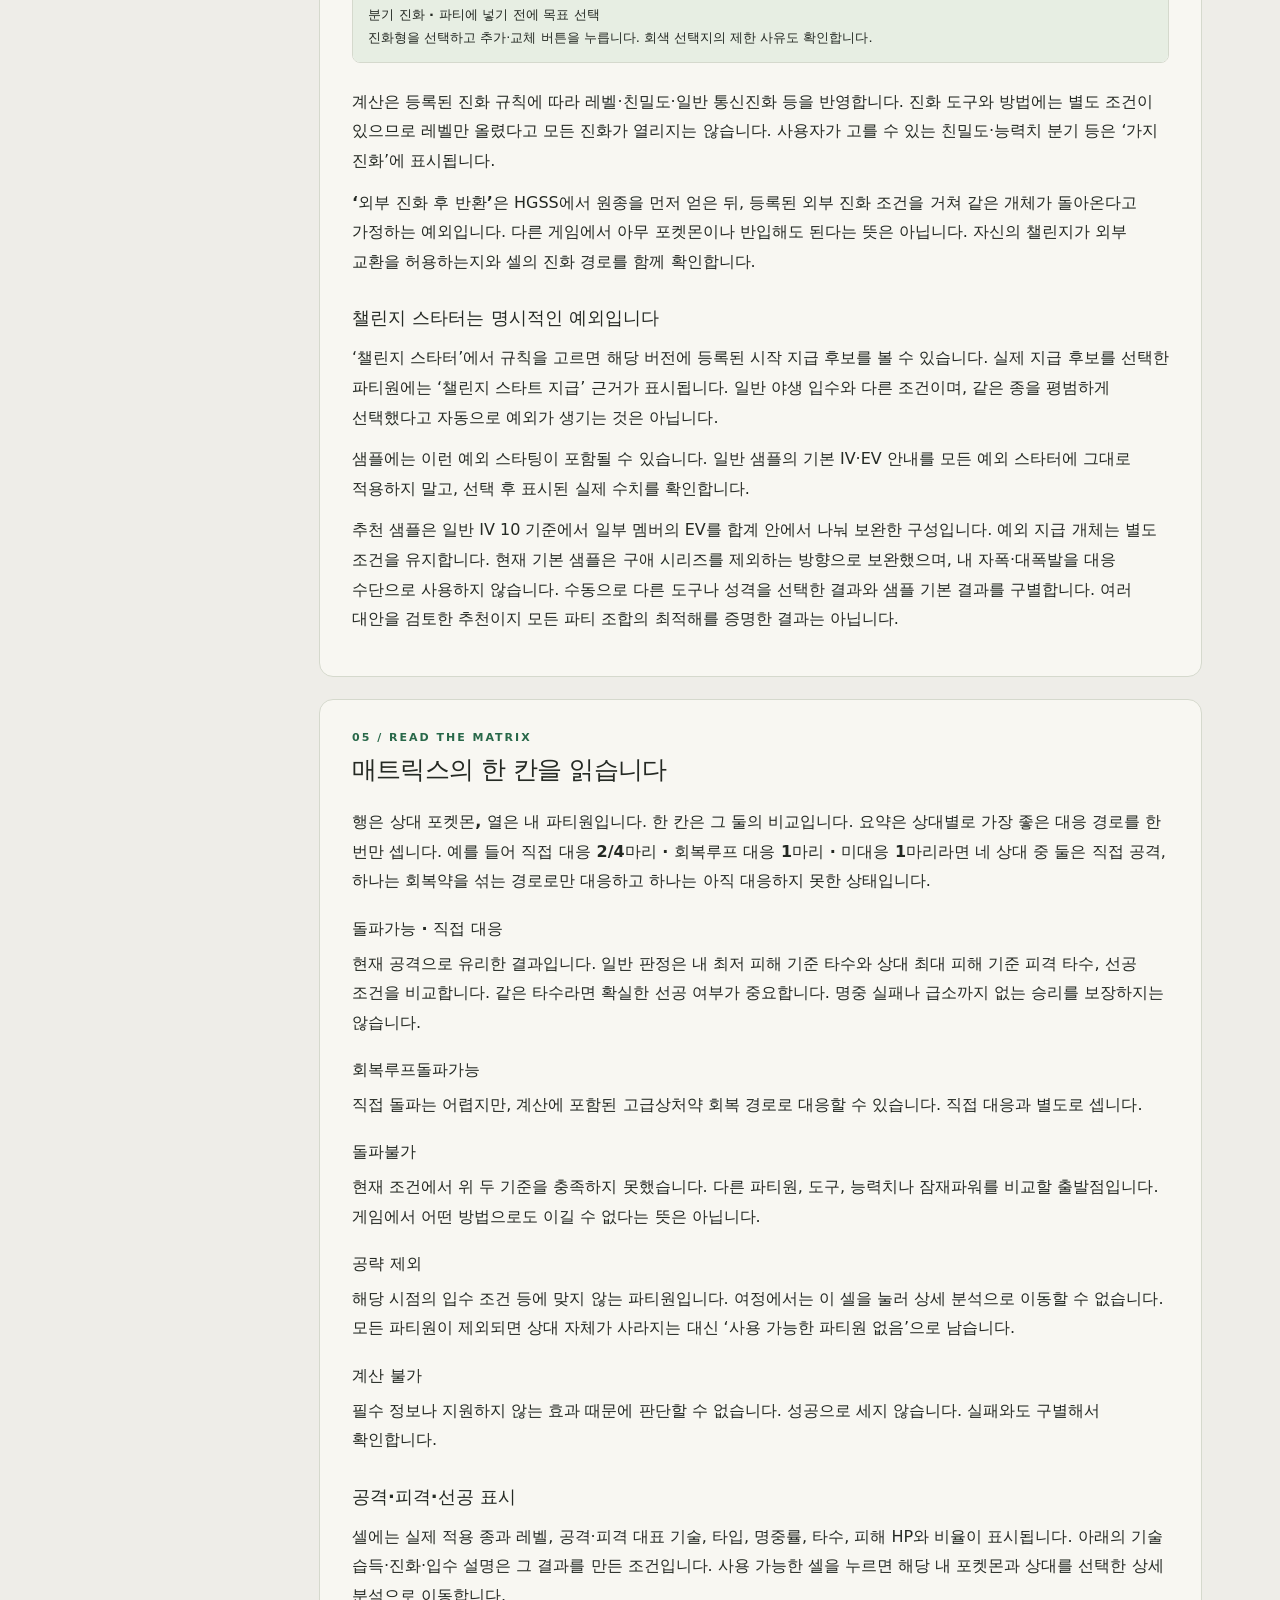
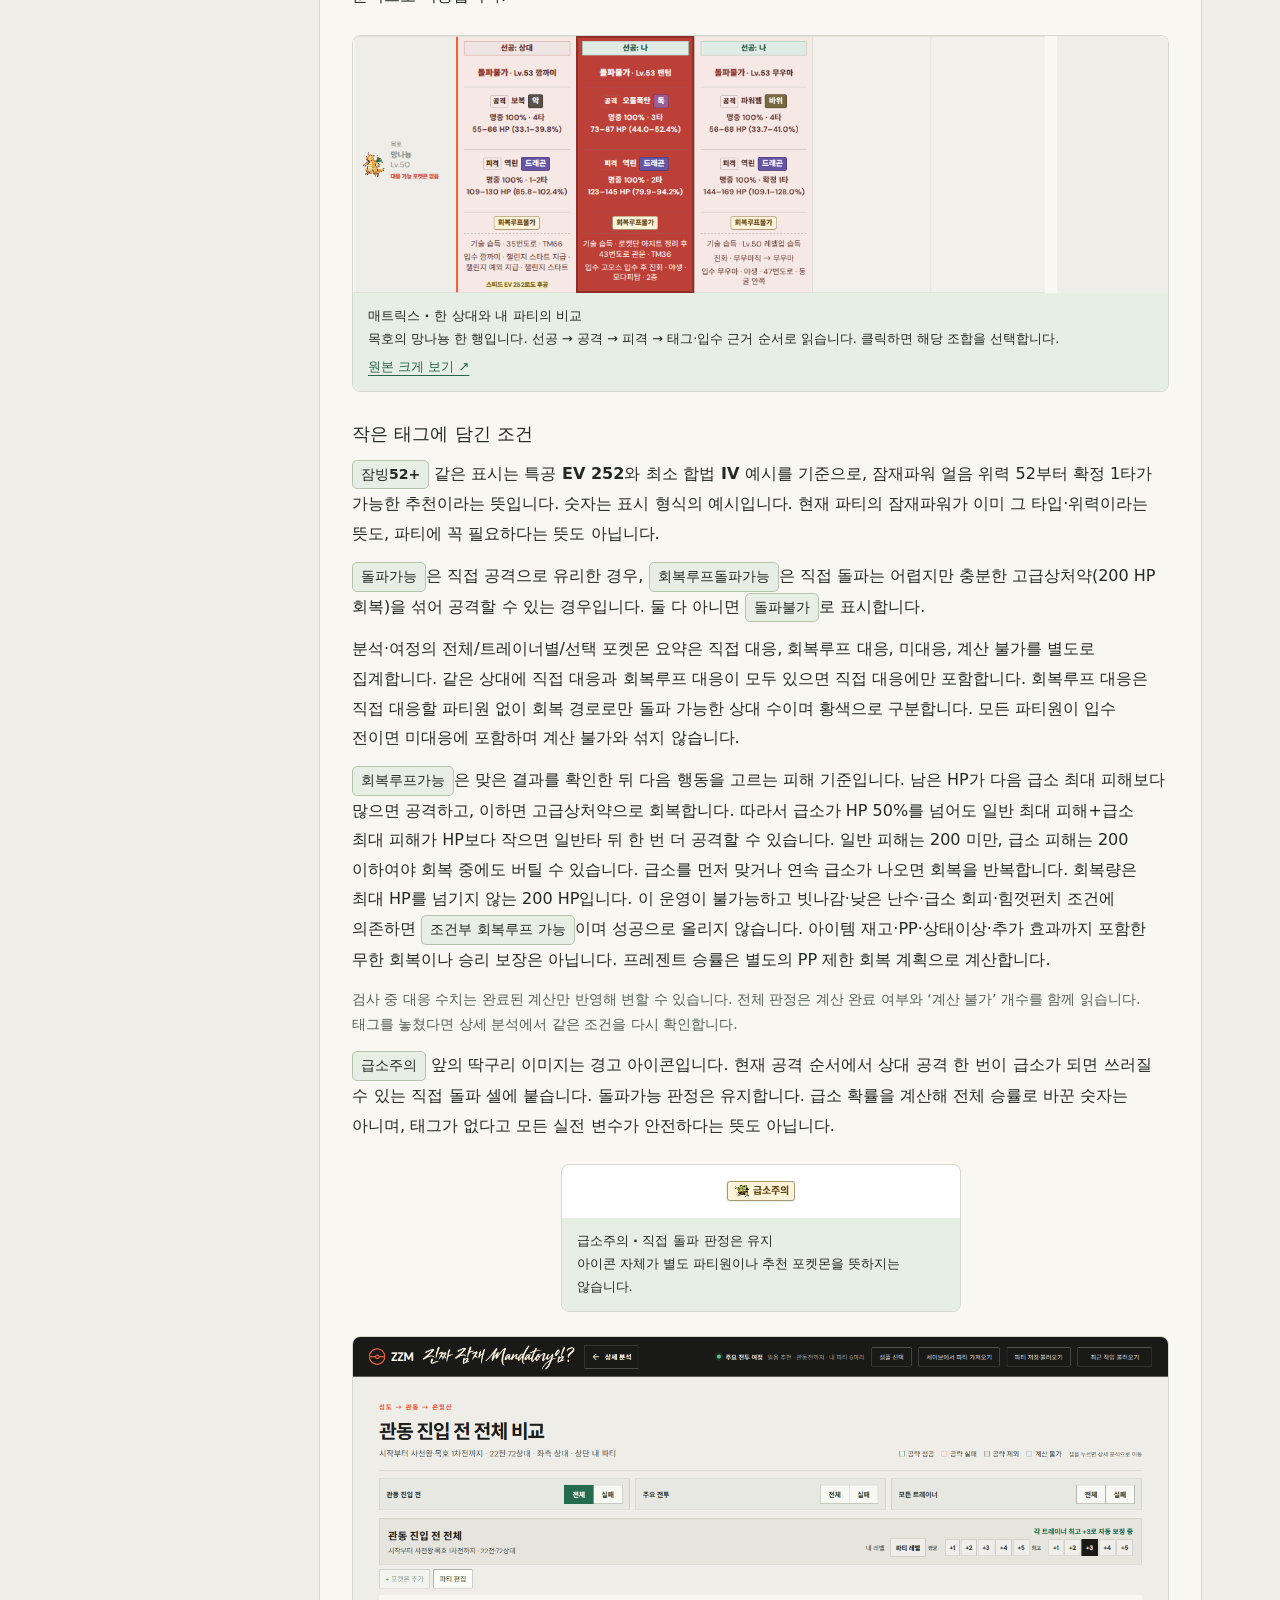
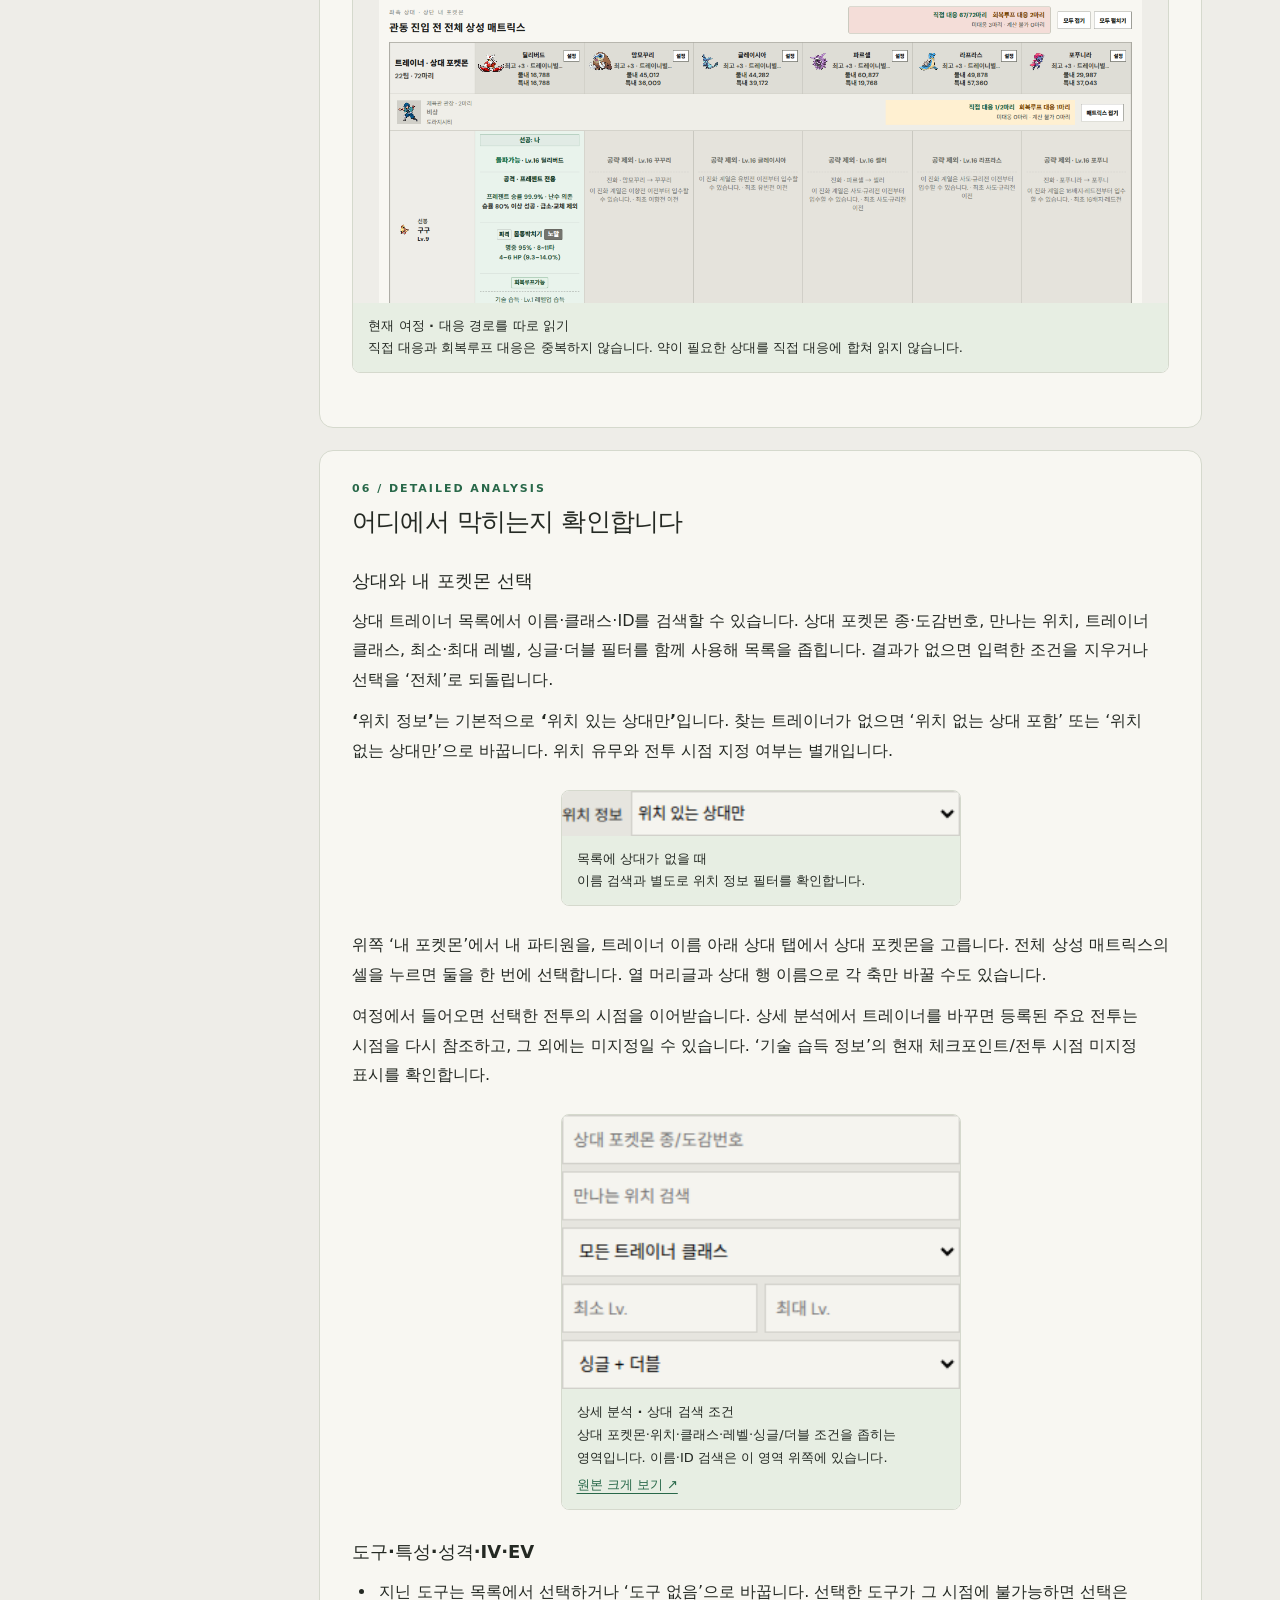
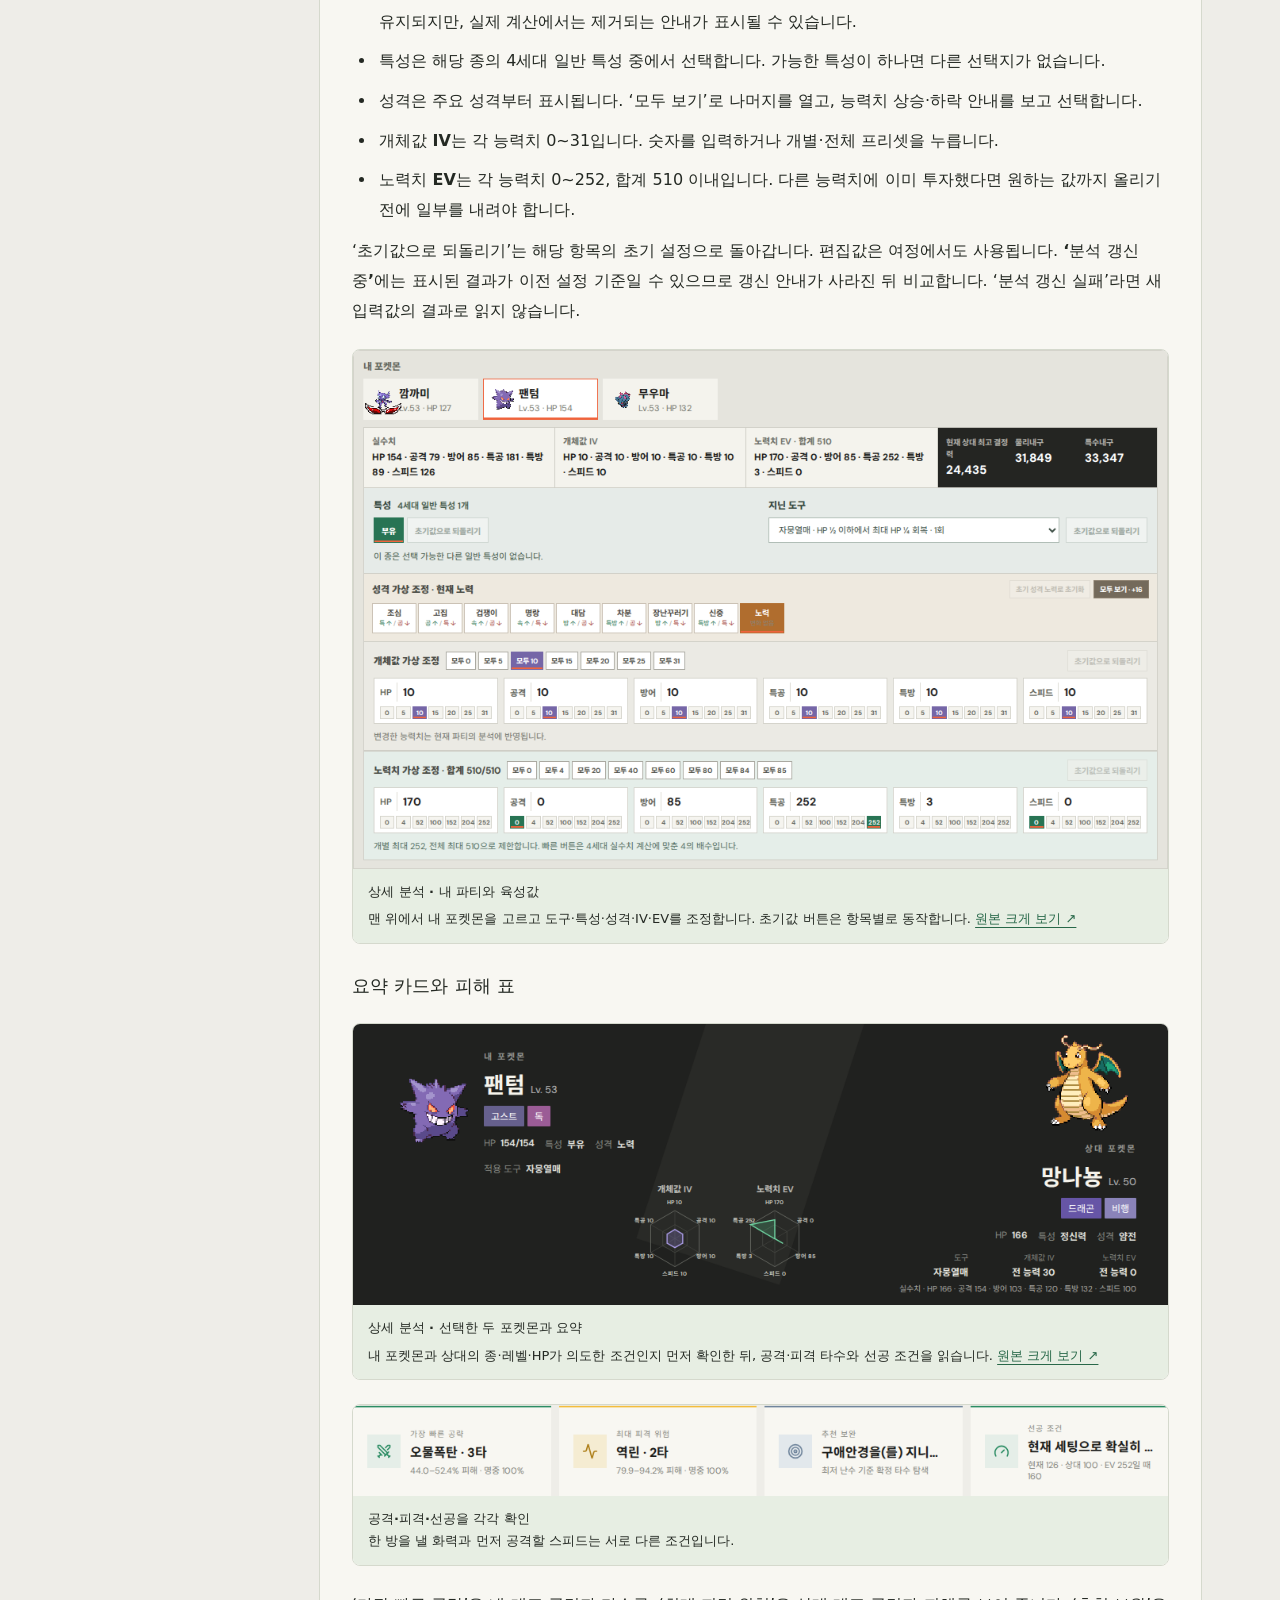
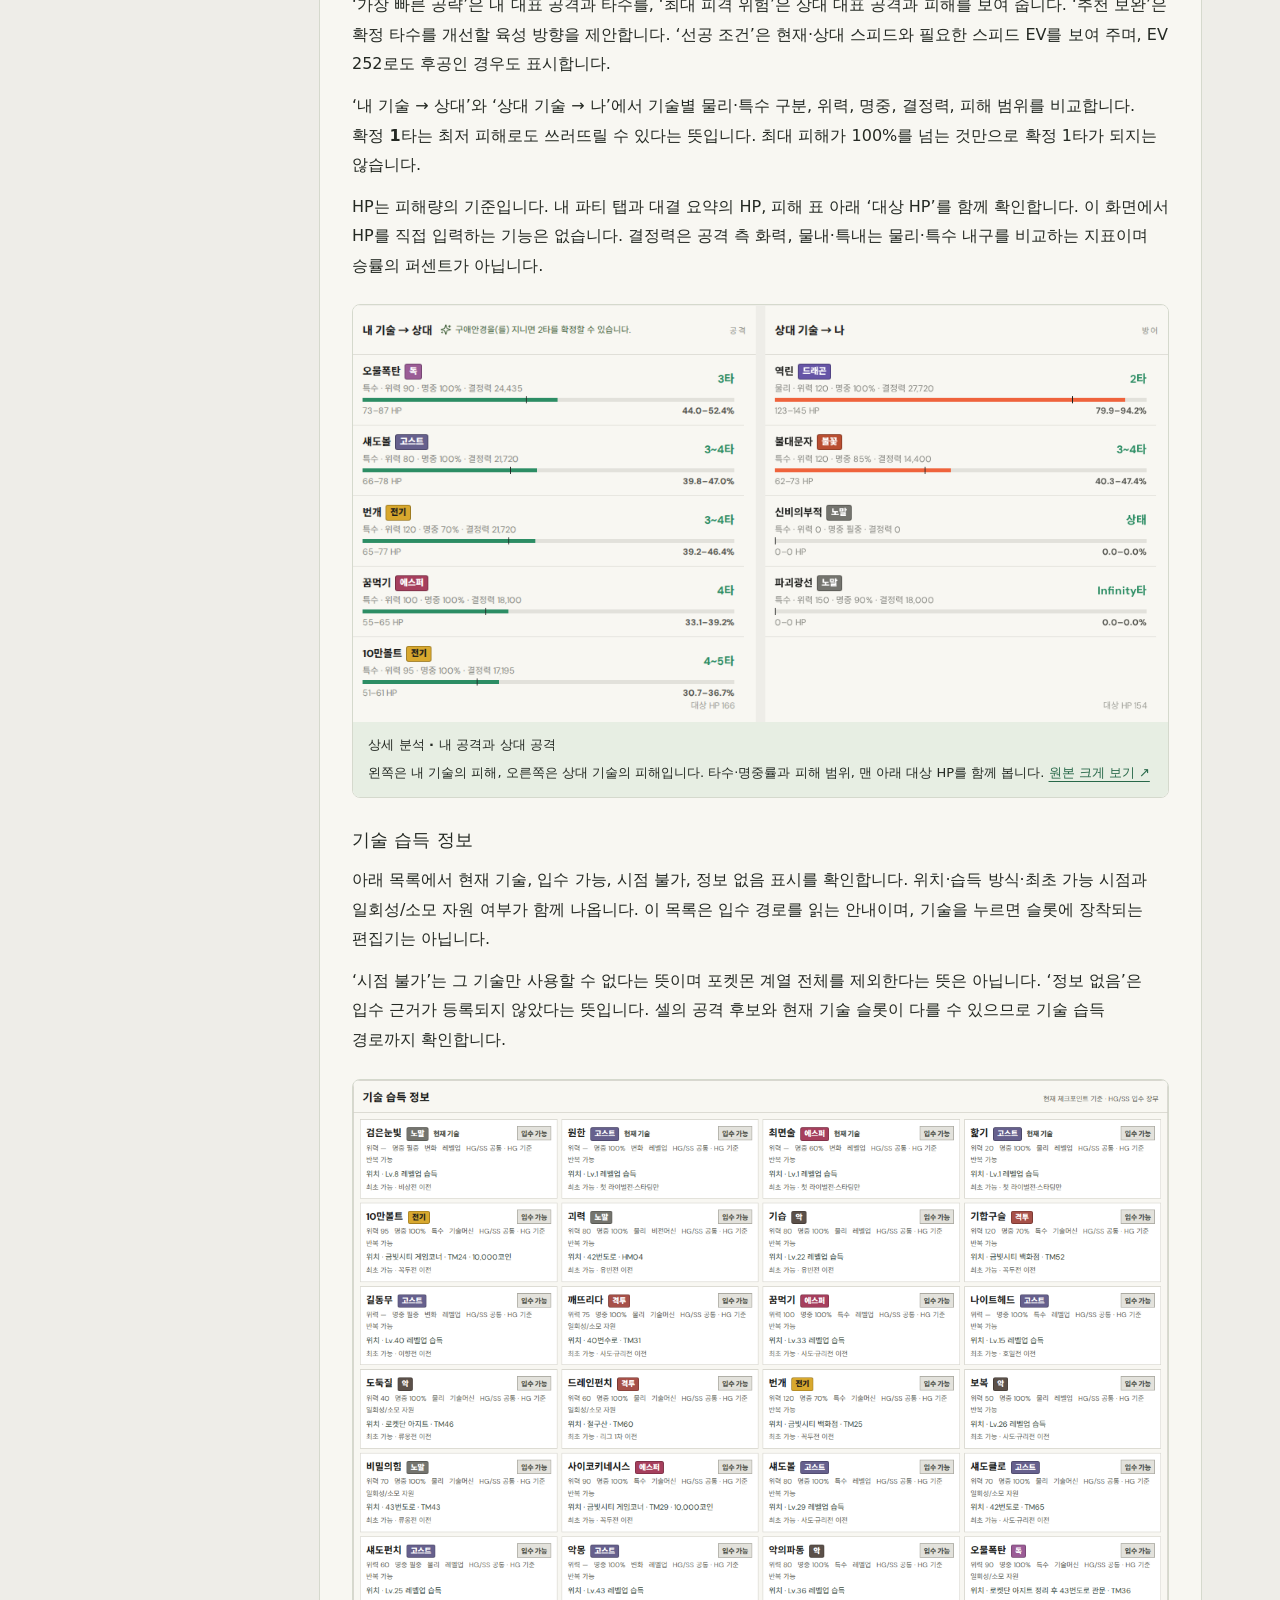
==== commit ea0932f4: "Publish ZZM 8b2d6ee" ====
--- a/manual.html
+++ b/manual.html
@@ -21,8 +21,8 @@
     <p class="eyebrow">HGSS · USER MANUAL</p>
     <h1>잠빙이 꼭 필요한지,<br>같이 계산해 봅니다.</h1>
     <p class="lead">고스트 타입 챌린지의 잠빙 이야기를 보다가 “이 파티에도 잠재파워 얼음이 꼭 필요한가?”가 궁금해서 만든 취미 도구입니다. 필요한 구성인지, 필요하다면 최소 어느 위력부터 쓸 만한지 살펴봅니다. 일단 위력 70부터 뽑고 보는 마음은 잠깐 내려놓습니다.</p>
-    <p class="meta">하트골드·소울실버 / 4세대 계산 기준 · 매뉴얼 확인일 2026. 09. 06.</p>
-    <p class="meta">캡처는 고스트 샘플을 사용한 실제 배포 화면입니다. 이미지를 누르면 원본을 크게 볼 수 있습니다. 화면의 수치는 선택한 파티·상대·레벨 조건의 예시입니다.</p>
+    <p class="meta">하트골드·소울실버 / 4세대 계산 기준 · 매뉴얼 확인일 2026. 09. 08.</p>
+    <p class="meta">캡처는 고스트·얼음 샘플을 사용한 화면입니다. 이미지를 누르면 원본을 크게 볼 수 있습니다. 기존 캡처의 배치·수치는 업데이트 전 예시일 수 있으며, 아래 설명과 현재 화면의 설정을 함께 확인합니다.</p>
   </div>
   <div class="layout">
     <nav class="toc" aria-label="매뉴얼 목차">
@@ -63,6 +63,19 @@
         <h3>최근 작업을 이어서 엽니다</h3>
         <p><strong>‘최근 작업 불러오기’</strong>는 이 브라우저에 남아 있는 파티 설정과 분석 화면을 복원합니다. 메인과 분석 화면 위쪽에서 사용할 수 있습니다. 기록이 없으면 버튼이 비활성화됩니다.</p>
         <p>설정은 브라우저에 자동으로 보관됩니다. ‘샘플 선택’으로 돌아가도 최근 작업을 다시 불러올 수 있습니다. 다만 여러 작업의 이력 목록은 아니며, 새 작업을 진행하면 최근 기록도 바뀝니다. 다른 기기·브라우저로 자동 동기화되지 않고, 사이트 데이터 삭제나 비공개 브라우징 종료로 사라질 수 있습니다.</p>
+        <h3>여러 파티를 보관하거나 다른 기기로 옮깁니다</h3>
+        <p>상단 <strong>‘파티 저장·불러오기’</strong>를 엽니다. 최근 작업과 달리 프리셋은 이름을 붙여 별도로 보관합니다.</p>
+        <ul>
+          <li><strong>새 프리셋 저장:</strong> 현재 파티와 계산 기준을 저장합니다. 기존 프리셋을 고른 뒤 ‘선택 프리셋 덮어쓰기’를 누르면 확인 후 현재 설정으로 교체합니다.</li>
+          <li><strong>팀 내보내기:</strong> 현재 파티를 <code>.zzm-team.json</code> 파일로 내려받습니다. 브라우저 데이터 삭제에 대비한 백업이나 다른 기기로 옮길 때 사용합니다.</li>
+          <li><strong>팀 가져오기:</strong> 내보낸 JSON 파일을 읽고 미리보기를 확인한 뒤 ‘이 파티 불러오기’를 누릅니다. 파일 선택만으로 현재 파티가 교체되지는 않습니다.</li>
+        </ul>
+        <p>프리셋을 불러오면 현재 작업 파티와 계산 기준이 바뀝니다. 기존 작업도 남기려면 먼저 저장합니다. 기술 네 칸을 직접 채워야 저장되는 것은 아닙니다. 분석에서는 해당 시점에 쓸 수 있는 기술 후보를 별도로 계산합니다.</p>
+        <figure class="manual-shot"><a href="./manual-images/13-team-library.png" target="_blank" rel="noopener"><img src="./manual-images/13-team-library.png" alt="현재 파티를 이름별 프리셋 또는 팀 JSON 파일로 보관하는 창" loading="lazy"></a><figcaption><strong>파티 보관 · 자동 저장과 별도 프리셋</strong><br>현재 작업을 여러 육성안으로 나눠 보관하려면 이름을 달리해 저장합니다.</figcaption></figure>
+        <h3>게임 세이브에서 현재 파티를 가져옵니다</h3>
+        <p><strong>‘세이브에서 파티 가져오기’</strong>에서 게임 내 리포트로 저장한 HGSS <code>.dsv</code> 또는 512 KiB <code>.sav</code>를 선택합니다. 에뮬레이터의 강제 저장·상태 저장 파일은 지원하지 않습니다. 현재 플레이 버전을 고르고, 종·레벨·도구·특성·기술·IV·EV 미리보기를 확인한 뒤 ‘이 파티로 분석하기’를 누릅니다.</p>
+        <p>파일은 브라우저에서 읽으며 서버로 전송하거나 원본을 수정하지 않습니다. <strong>현재 파티만</strong> 가져옵니다. 박스·가방·스토리 진행은 가져오지 않으므로, 세이브를 읽었다고 실제 소지 도구나 진행 시점까지 자동 검증되는 것은 아닙니다.</p>
+        <figure class="manual-shot"><a href="./manual-images/14-save-import.png" target="_blank" rel="noopener"><img src="./manual-images/14-save-import.png" alt="게임 내 리포트 파일과 현재 플레이 버전을 선택하는 세이브 가져오기 창" loading="lazy"></a><figcaption><strong>세이브 가져오기 · 원본 수정 없이 파티만 읽기</strong><br>팀 JSON 파일은 앞의 ‘팀 가져오기’, 게임 리포트는 이 창에서 엽니다.</figcaption></figure>
       </section>
 
       <section class="chapter" id="journey" aria-labelledby="journey-title">
@@ -88,7 +101,7 @@
 
       <section class="chapter" id="party" aria-labelledby="party-title">
         <h2 id="party-title"><small>04 / PARTY &amp; RESOURCES</small>내 파티와 입수 조건을 조정합니다</h2>
-        <p>여정 매트릭스 위쪽에서 기존 파티원의 <strong>‘설정’</strong> 또는 빈 칸의 <strong>‘추가’</strong>를 누르면 편집 창이 열립니다. 최대 여섯 칸을 사용합니다.</p>
+        <p>분석과 여정 모두 <strong>‘+ 포켓몬 추가’·‘파티 편집’</strong>에서 같은 편집 창을 사용합니다. 매트릭스의 ‘설정’ 또는 빈 칸의 ‘추가’로도 열 수 있습니다. 최대 여섯 칸을 사용합니다.</p>
         <ol class="steps">
           <li><strong>바꿀 칸을 고릅니다.</strong> 기존 칸을 선택한 상태로 새 포켓몬을 누르면 그 칸을 교체합니다. 빈 칸을 선택하면 추가합니다. ‘제외’는 선택한 파티원을 빼는 버튼입니다.</li>
           <li><strong>버전과 진행 시점을 확인합니다.</strong> 하트골드·소울실버와 ‘진행 시점’으로 입수 후보를 확인합니다. 이 시점 선택은 편집 창의 후보 목록 기준이며 여정의 모든 전투 시점을 한꺼번에 바꾸지 않습니다.</li>
@@ -102,37 +115,46 @@
         <p><strong>‘사파리 조건 충족’</strong>은 필요한 오브젝트 배치와 경과일을 실제로 확인했을 때 체크합니다. 이 체크는 후보 선택을 위한 확인이며, 모든 여정 시나리오에서 사파리 오브젝트 제한을 해제하는 보증은 아닙니다. 추가 뒤에도 셀의 입수 조건을 확인합니다.</p>
         <figure class="manual-shot"><a href="./manual-images/07-party-stats.png" target="_blank" rel="noopener" aria-label="파티 편집 · 특성·도구·성격·IV·EV 원본 크게 보기"><img width="1220" height="434" src="./manual-images/07-party-stats.png" alt="파티 편집 · 특성·도구·성격·IV·EV" loading="lazy" decoding="async"></a><figcaption><strong>파티 편집 · 특성·도구·성격·IV·EV</strong><br>눌러서 편집을 선택하면 조정 화면으로 전환됩니다. 위쪽 포켓몬 선택으로 후보 화면에 돌아갑니다. <a href="./manual-images/07-party-stats.png" target="_blank" rel="noopener">원본 크게 보기 ↗</a></figcaption></figure>
         <h3>진화와 외부 진화 후 반환</h3>
+        <p>추가할 진화 경로가 하나면 바로 파티에 넣습니다. 여러 경로가 있으면 이미지가 있는 진화형 선택에서 목표를 정하고 추가합니다. 선택한 최종 진화형을 모든 전투에서 바로 쓰는 것은 아니며, 각 전투의 레벨·입수 조건에 맞는 형태로 계산합니다. 능력치 조정 화면에서는 ‘← 포켓몬 선택’으로 후보 목록에 돌아갑니다.</p>
+        <figure class="manual-shot"><a href="./manual-images/17-evolution-choice.png" target="_blank" rel="noopener"><img src="./manual-images/17-evolution-choice.png" alt="뚜벅쵸에서 라플레시아 또는 아르코 등 목표 진화형을 고르는 화면" loading="lazy"></a><figcaption><strong>분기 진화 · 파티에 넣기 전에 목표 선택</strong><br>진화형을 선택하고 추가·교체 버튼을 누릅니다. 회색 선택지의 제한 사유도 확인합니다.</figcaption></figure>
         <p>계산은 등록된 진화 규칙에 따라 레벨·친밀도·일반 통신진화 등을 반영합니다. 진화 도구와 방법에는 별도 조건이 있으므로 레벨만 올렸다고 모든 진화가 열리지는 않습니다. 사용자가 고를 수 있는 친밀도·능력치 분기 등은 ‘가지 진화’에 표시됩니다.</p>
         <p><strong>‘외부 진화 후 반환’</strong>은 HGSS에서 원종을 먼저 얻은 뒤, 등록된 외부 진화 조건을 거쳐 같은 개체가 돌아온다고 가정하는 예외입니다. 다른 게임에서 아무 포켓몬이나 반입해도 된다는 뜻은 아닙니다. 자신의 챌린지가 외부 교환을 허용하는지와 셀의 진화 경로를 함께 확인합니다.</p>
         <h3>챌린지 스타터는 명시적인 예외입니다</h3>
         <p>‘챌린지 스타터’에서 규칙을 고르면 해당 버전에 등록된 시작 지급 후보를 볼 수 있습니다. 실제 지급 후보를 선택한 파티원에는 ‘챌린지 스타트 지급’ 근거가 표시됩니다. 일반 야생 입수와 다른 조건이며, 같은 종을 평범하게 선택했다고 자동으로 예외가 생기는 것은 아닙니다.</p>
         <p>샘플에는 이런 예외 스타팅이 포함될 수 있습니다. 일반 샘플의 기본 IV·EV 안내를 모든 예외 스타터에 그대로 적용하지 말고, 선택 후 표시된 실제 수치를 확인합니다.</p>
+        <p>추천 샘플은 일반 IV 10 기준에서 일부 멤버의 EV를 합계 안에서 나눠 보완한 구성입니다. 예외 지급 개체는 별도 조건을 유지합니다. 현재 기본 샘플은 구애 시리즈를 제외하는 방향으로 보완했으며, 내 자폭·대폭발을 대응 수단으로 사용하지 않습니다. 수동으로 다른 도구나 성격을 선택한 결과와 샘플 기본 결과를 구별합니다. 여러 대안을 검토한 추천이지 모든 파티 조합의 최적해를 증명한 결과는 아닙니다.</p>
       </section>
 
       <section class="chapter" id="matrix" aria-labelledby="matrix-title">
         <h2 id="matrix-title"><small>05 / READ THE MATRIX</small>매트릭스의 한 칸을 읽습니다</h2>
-        <p><strong>행은 상대 포켓몬, 열은 내 파티원</strong>입니다. 한 칸은 그 둘의 비교입니다. 각 상대에게 성공 셀이 하나 이상 있으면 그 상대를 ‘대응’한 것으로 셉니다. ‘대응 3/4마리’는 상대 네 마리 중 세 마리에 계산상 대응 수단이 있다는 뜻입니다.</p>
+        <p><strong>행은 상대 포켓몬, 열은 내 파티원</strong>입니다. 한 칸은 그 둘의 비교입니다. 요약은 상대별로 가장 좋은 대응 경로를 한 번만 셉니다. 예를 들어 <strong>직접 대응 2/4마리 · 회복루프 대응 1마리 · 미대응 1마리</strong>라면 네 상대 중 둘은 직접 공격, 하나는 회복약을 섞는 경로로만 대응하고 하나는 아직 대응하지 못한 상태입니다.</p>
         <dl class="status-list">
-          <dt>공략 성공</dt><dd>현재 계산 기준에서 유리한 결과입니다. 일반 판정은 내 최저 피해 기준 타수와 상대 최대 피해 기준 피격 타수, 선공 조건을 비교합니다. 같은 타수라면 확실한 선공 여부가 중요합니다.</dd>
-          <dt>공략 실패</dt><dd>현재 조건에서 성공 기준을 충족하지 못했습니다. 다른 파티원, 도구, 능력치나 잠재파워를 비교할 출발점입니다. 게임에서 어떤 방법으로도 이길 수 없다는 뜻은 아닙니다.</dd>
+          <dt>돌파가능 · 직접 대응</dt><dd>현재 공격으로 유리한 결과입니다. 일반 판정은 내 최저 피해 기준 타수와 상대 최대 피해 기준 피격 타수, 선공 조건을 비교합니다. 같은 타수라면 확실한 선공 여부가 중요합니다. 명중 실패나 급소까지 없는 승리를 보장하지는 않습니다.</dd>
+          <dt>회복루프돌파가능</dt><dd>직접 돌파는 어렵지만, 계산에 포함된 고급상처약 회복 경로로 대응할 수 있습니다. 직접 대응과 별도로 셉니다.</dd>
+          <dt>돌파불가</dt><dd>현재 조건에서 위 두 기준을 충족하지 못했습니다. 다른 파티원, 도구, 능력치나 잠재파워를 비교할 출발점입니다. 게임에서 어떤 방법으로도 이길 수 없다는 뜻은 아닙니다.</dd>
           <dt>공략 제외</dt><dd>해당 시점의 입수 조건 등에 맞지 않는 파티원입니다. 여정에서는 이 셀을 눌러 상세 분석으로 이동할 수 없습니다. 모든 파티원이 제외되면 상대 자체가 사라지는 대신 ‘사용 가능한 파티원 없음’으로 남습니다.</dd>
           <dt>계산 불가</dt><dd>필수 정보나 지원하지 않는 효과 때문에 판단할 수 없습니다. 성공으로 세지 않습니다. 실패와도 구별해서 확인합니다.</dd>
         </dl>
         <h3>공격·피격·선공 표시</h3>
         <p>셀에는 실제 적용 종과 레벨, 공격·피격 대표 기술, 타입, 명중률, 타수, 피해 HP와 비율이 표시됩니다. 아래의 기술 습득·진화·입수 설명은 그 결과를 만든 조건입니다. 사용 가능한 셀을 누르면 해당 내 포켓몬과 상대를 선택한 상세 분석으로 이동합니다.</p>
-        <figure class="manual-shot"><a href="./manual-images/11-matrix-cells.png" target="_blank" rel="noopener" aria-label="매트릭스 · 한 상대와 내 파티의 비교 원본 크게 보기"><img width="1170" height="386" src="./manual-images/11-matrix-cells.png" alt="매트릭스 · 한 상대와 내 파티의 비교" loading="lazy" decoding="async"></a><figcaption><strong>매트릭스 · 한 상대와 내 파티의 비교</strong><br>목호의 갸라도스 한 행입니다. 선공 → 공격 → 피격 → 태그·입수 근거 순서로 읽습니다. 클릭하면 해당 조합을 선택합니다. <a href="./manual-images/11-matrix-cells.png" target="_blank" rel="noopener">원본 크게 보기 ↗</a></figcaption></figure>
+        <figure class="manual-shot"><a href="./manual-images/11-matrix-cells.png" target="_blank" rel="noopener" aria-label="매트릭스 · 한 상대와 내 파티의 비교 원본 크게 보기"><img width="1170" height="386" src="./manual-images/11-matrix-cells.png" alt="매트릭스 · 한 상대와 내 파티의 비교" loading="lazy" decoding="async"></a><figcaption><strong>매트릭스 · 한 상대와 내 파티의 비교</strong><br>목호의 망나뇽 한 행입니다. 선공 → 공격 → 피격 → 태그·입수 근거 순서로 읽습니다. 클릭하면 해당 조합을 선택합니다. <a href="./manual-images/11-matrix-cells.png" target="_blank" rel="noopener">원본 크게 보기 ↗</a></figcaption></figure>
         <h3>작은 태그에 담긴 조건</h3>
         <p><span class="tag">잠빙52+</span> 같은 표시는 <strong>특공 EV 252와 최소 합법 IV 예시</strong>를 기준으로, 잠재파워 얼음 위력 52부터 확정 1타가 가능한 추천이라는 뜻입니다. 숫자는 표시 형식의 예시입니다. 현재 파티의 잠재파워가 이미 그 타입·위력이라는 뜻도, 파티에 꼭 필요하다는 뜻도 아닙니다.</p>
         <p><span class="tag">돌파가능</span>은 직접 공격으로 유리한 경우, <span class="tag">회복루프돌파가능</span>은 직접 돌파는 어렵지만 충분한 고급상처약(200 HP 회복)을 섞어 공격할 수 있는 경우입니다. 둘 다 아니면 <span class="tag">돌파불가</span>로 표시합니다.</p>
         <p>분석·여정의 전체/트레이너별/선택 포켓몬 요약은 직접 대응, 회복루프 대응, 미대응, 계산 불가를 별도로 집계합니다. 같은 상대에 직접 대응과 회복루프 대응이 모두 있으면 직접 대응에만 포함합니다. 회복루프 대응은 직접 대응할 파티원 없이 회복 경로로만 돌파 가능한 상대 수이며 황색으로 구분합니다. 모든 파티원이 입수 전이면 미대응에 포함하며 계산 불가와 섞지 않습니다.</p>
         <p><span class="tag">회복루프가능</span>은 맞은 결과를 확인한 뒤 다음 행동을 고르는 피해 기준입니다. 남은 HP가 다음 급소 최대 피해보다 많으면 공격하고, 이하면 고급상처약으로 회복합니다. 따라서 급소가 HP 50%를 넘어도 일반 최대 피해+급소 최대 피해가 HP보다 작으면 일반타 뒤 한 번 더 공격할 수 있습니다. 일반 피해는 200 미만, 급소 피해는 200 이하여야 회복 중에도 버틸 수 있습니다. 급소를 먼저 맞거나 연속 급소가 나오면 회복을 반복합니다. 회복량은 최대 HP를 넘기지 않는 200 HP입니다. 이 운영이 불가능하고 빗나감·낮은 난수·급소 회피·힘껏펀치 조건에 의존하면 <span class="tag">조건부 회복루프 가능</span>이며 성공으로 올리지 않습니다. 아이템 재고·PP·상태이상·추가 효과까지 포함한 무한 회복이나 승리 보장은 아닙니다. 프레젠트 승률은 별도의 PP 제한 회복 계획으로 계산합니다.</p>
         <p class="small">검사 중 대응 수치는 완료된 계산만 반영해 변할 수 있습니다. 전체 판정은 계산 완료 여부와 ‘계산 불가’ 개수를 함께 읽습니다. 태그를 놓쳤다면 상세 분석에서 같은 조건을 다시 확인합니다.</p>
+        <p><span class="tag">급소주의</span> 앞의 딱구리 이미지는 경고 아이콘입니다. <strong>현재 공격 순서에서 상대 공격 한 번이 급소가 되면 쓰러질 수 있는 직접 돌파 셀</strong>에 붙습니다. 돌파가능 판정은 유지합니다. 급소 확률을 계산해 전체 승률로 바꾼 숫자는 아니며, 태그가 없다고 모든 실전 변수가 안전하다는 뜻도 아닙니다.</p>
+        <figure class="manual-shot narrow"><a href="./manual-images/20-critical-warning.png" target="_blank" rel="noopener"><img style="width:auto;max-width:100%;margin:16px auto" src="./manual-images/20-critical-warning.png" alt="딱구리 아이콘이 붙은 급소주의 태그" loading="lazy"></a><figcaption><strong>급소주의 · 직접 돌파 판정은 유지</strong><br>아이콘 자체가 별도 파티원이나 추천 포켓몬을 뜻하지는 않습니다.</figcaption></figure>
+        <figure class="manual-shot"><a href="./manual-images/15-recovery-coverage.png" target="_blank" rel="noopener"><img src="./manual-images/15-recovery-coverage.png" alt="얼음 샘플 여정의 직접 대응과 회복루프 대응을 분리한 집계" loading="lazy"></a><figcaption><strong>현재 여정 · 대응 경로를 따로 읽기</strong><br>직접 대응과 회복루프 대응은 중복하지 않습니다. 약이 필요한 상대를 직접 대응에 합쳐 읽지 않습니다.</figcaption></figure>
       </section>
 
       <section class="chapter" id="analysis" aria-labelledby="analysis-title">
         <h2 id="analysis-title"><small>06 / DETAILED ANALYSIS</small>어디에서 막히는지 확인합니다</h2>
         <h3>상대와 내 포켓몬 선택</h3>
         <p>상대 트레이너 목록에서 이름·클래스·ID를 검색할 수 있습니다. 상대 포켓몬 종·도감번호, 만나는 위치, 트레이너 클래스, 최소·최대 레벨, 싱글·더블 필터를 함께 사용해 목록을 좁힙니다. 결과가 없으면 입력한 조건을 지우거나 선택을 ‘전체’로 되돌립니다.</p>
+        <p><strong>‘위치 정보’는 기본적으로 ‘위치 있는 상대만’</strong>입니다. 찾는 트레이너가 없으면 ‘위치 없는 상대 포함’ 또는 ‘위치 없는 상대만’으로 바꿉니다. 위치 유무와 전투 시점 지정 여부는 별개입니다.</p>
+        <figure class="manual-shot narrow"><a href="./manual-images/18-location-filter.png" target="_blank" rel="noopener"><img src="./manual-images/18-location-filter.png" alt="위치가 등록되지 않은 트레이너를 포함하거나 따로 찾는 위치 정보 필터" loading="lazy"></a><figcaption><strong>목록에 상대가 없을 때</strong><br>이름 검색과 별도로 위치 정보 필터를 확인합니다.</figcaption></figure>
         <p>위쪽 ‘내 포켓몬’에서 내 파티원을, 트레이너 이름 아래 상대 탭에서 상대 포켓몬을 고릅니다. 전체 상성 매트릭스의 셀을 누르면 둘을 한 번에 선택합니다. 열 머리글과 상대 행 이름으로 각 축만 바꿀 수도 있습니다.</p>
         <p>여정에서 들어오면 선택한 전투의 시점을 이어받습니다. 상세 분석에서 트레이너를 바꾸면 등록된 주요 전투는 시점을 다시 참조하고, 그 외에는 미지정일 수 있습니다. ‘기술 습득 정보’의 현재 체크포인트/전투 시점 미지정 표시를 확인합니다.</p>
         <figure class="manual-shot narrow"><a href="./manual-images/09-trainer-filters.png" target="_blank" rel="noopener" aria-label="상세 분석 · 상대 검색 조건 원본 크게 보기"><img width="283" height="195" src="./manual-images/09-trainer-filters.png" alt="상세 분석 · 상대 검색 조건" loading="lazy" decoding="async"></a><figcaption><strong>상세 분석 · 상대 검색 조건</strong><br>상대 포켓몬·위치·클래스·레벨·싱글/더블 조건을 좁히는 영역입니다. 이름·ID 검색은 이 영역 위쪽에 있습니다. <a href="./manual-images/09-trainer-filters.png" target="_blank" rel="noopener">원본 크게 보기 ↗</a></figcaption></figure>
@@ -148,6 +170,7 @@
         <figure class="manual-shot"><a href="./manual-images/08-build-controls.png" target="_blank" rel="noopener" aria-label="상세 분석 · 내 파티와 육성값 원본 크게 보기"><img width="1188" height="652" src="./manual-images/08-build-controls.png" alt="상세 분석 · 내 파티와 육성값" loading="lazy" decoding="async"></a><figcaption><strong>상세 분석 · 내 파티와 육성값</strong><br>맨 위에서 내 포켓몬을 고르고 도구·특성·성격·IV·EV를 조정합니다. 초기값 버튼은 항목별로 동작합니다. <a href="./manual-images/08-build-controls.png" target="_blank" rel="noopener">원본 크게 보기 ↗</a></figcaption></figure>
         <h3>요약 카드와 피해 표</h3>
         <figure class="manual-shot"><a href="./manual-images/04-detail-analysis.png" target="_blank" rel="noopener"><img width="1188" height="331" src="./manual-images/04-detail-analysis.png" alt="팬텀과 망나뇽의 종·레벨·HP·특성 및 공격·피격·선공 요약" loading="lazy" decoding="async"></a><figcaption><strong>상세 분석 · 선택한 두 포켓몬과 요약</strong><br>내 포켓몬과 상대의 종·레벨·HP가 의도한 조건인지 먼저 확인한 뒤, 공격·피격 타수와 선공 조건을 읽습니다. <a href="./manual-images/04-detail-analysis.png" target="_blank" rel="noopener">원본 크게 보기 ↗</a></figcaption></figure>
+        <figure class="manual-shot"><a href="./manual-images/19-summary-cards.png" target="_blank" rel="noopener"><img src="./manual-images/19-summary-cards.png" alt="대표 공격·피격·추천 보완·선공 조건을 나눈 네 요약 카드" loading="lazy"></a><figcaption><strong>공격·피격·선공을 각각 확인</strong><br>한 방을 낼 화력과 먼저 공격할 스피드는 서로 다른 조건입니다.</figcaption></figure>
         <p>‘가장 빠른 공략’은 내 대표 공격과 타수를, ‘최대 피격 위험’은 상대 대표 공격과 피해를 보여 줍니다. ‘추천 보완’은 확정 타수를 개선할 육성 방향을 제안합니다. ‘선공 조건’은 현재·상대 스피드와 필요한 스피드 EV를 보여 주며, EV 252로도 후공인 경우도 표시합니다.</p>
         <p>‘내 기술 → 상대’와 ‘상대 기술 → 나’에서 기술별 물리·특수 구분, 위력, 명중, 결정력, 피해 범위를 비교합니다. <strong>확정 1타</strong>는 최저 피해로도 쓰러뜨릴 수 있다는 뜻입니다. 최대 피해가 100%를 넘는 것만으로 확정 1타가 되지는 않습니다.</p>
         <p>HP는 피해량의 기준입니다. 내 파티 탭과 대결 요약의 HP, 피해 표 아래 ‘대상 HP’를 함께 확인합니다. 이 화면에서 HP를 직접 입력하는 기능은 없습니다. 결정력은 공격 측 화력, 물내·특내는 물리·특수 내구를 비교하는 지표이며 승률의 퍼센트가 아닙니다.</p>
@@ -158,7 +181,10 @@
         <figure class="manual-shot"><a href="./manual-images/12-move-acquisition.png" target="_blank" rel="noopener" aria-label="상세 분석 · 기술 습득 위치와 시점 원본 크게 보기"><img width="1188" height="1217" src="./manual-images/12-move-acquisition.png" alt="상세 분석 · 기술 습득 위치와 시점" loading="lazy" decoding="async"></a><figcaption><strong>상세 분석 · 기술 습득 위치와 시점</strong><br>기술 이름 옆 상태와 각 카드의 위치·시점·자원 안내를 확인합니다. 입수 근거를 읽는 목록이지 기술 장착 버튼은 아닙니다. <a href="./manual-images/12-move-acquisition.png" target="_blank" rel="noopener">원본 크게 보기 ↗</a></figcaption></figure>
         <h3>딜리버드 프레젠트 전용 패널</h3>
         <p>해당 조건에서는 일반 타수 비교 대신 프레젠트 승률 패널이 나옵니다. 프레젠트만 사용하고 상대는 대표 공격을 반복하며, 교체·내 회복 아이템·급소는 제외합니다. 프레젠트 PP 15, 상대 기술 PP 20을 가정하고, 명중·위력·상대 회복 분기를 계산합니다. 이 제한 아래 승률 80% 이상을 성공으로 표시하며 일반 확정 공략과 구별합니다.</p>
-        <p>계산된 승률이 80% 미만이면 공략 실패입니다. 계산 불가는 조건 미지원이나 계산 한도로 미확정인 경우입니다. 직접 돌파가 안 되고 급소까지 안전하게 회복할 수 있으면 고급상처약→프레젠트도 계산합니다. 회복마다 HP에 200을 더해 최대 HP로 제한한 뒤 피격을 뺍니다. 추가 회복이 필요하면 그 턴과 상대 PP도 차감합니다. 상대 PP 20 안에서 최대 10회 공격하며, 추가 회복이 많으면 공격 기회는 줄어듭니다. 필요한 약 수량은 결과에 표시합니다. 승률 80% 이상일 때만 회복루프돌파가능으로 표시하며 상대의 다른 기술·상태이상·추가 효과는 별도입니다.</p>
+        <p>계산된 승률이 <strong>80% 미만이면 공략 실패</strong>입니다. 계산 불가는 조건 미지원이나 계산 한도로 미확정인 경우입니다. 직접 돌파가 안 되고 급소까지 안전하게 회복할 수 있으면 고급상처약을 섞는 경로도 계산합니다.</p>
+        <p>회복 경로는 <strong>남은 HP로 다음 최대 급소를 버티면 공격하고, 그렇지 않으면 회복</strong>합니다. 매번 공격 전에 약을 쓰는 고정 교대 방식이 아닙니다. 고급상처약은 HP 200을 더하되 최대 HP를 넘지 않으며, 공격·회복 모두 상대 PP를 소비합니다. 프레젠트 PP 15·상대 PP 20 안에서 가능한 공격 횟수와 약 수량을 계산합니다. 상대 자뭉열매의 1회 회복도 반영합니다. 현재 내 지닌 도구 등 미지원 조건은 계산 불가로 남을 수 있습니다.</p>
+        <p>예를 들어 얼음 샘플의 딜리버드 대 호일 스라크는 현재 설정에서 <strong>프레젠트 11회·고급상처약 9개, 약 82.87%</strong>로 회복루프 대응입니다. 상대 자뭉열매를 포함한 전용 계산 예시이며 다른 레벨·능력치에 공통인 수치는 아닙니다. 80% 이상이어도 상대의 다른 기술·상태이상·추가 효과까지 포함한 실제 전투 전체 승률은 아닙니다.</p>
+        <figure class="manual-shot"><a href="./manual-images/16-present-recovery.png" target="_blank" rel="noopener"><img src="./manual-images/16-present-recovery.png" alt="딜리버드 대 스라크의 프레젠트 회복 병행 승률과 고급상처약 수량" loading="lazy"></a><figcaption><strong>프레젠트 전용 · 회복 병행 판정</strong><br>승률만 보지 말고 사용 전략, 필요한 약 수량, PP와 제외 조건을 함께 읽습니다.</figcaption></figure>
         <p>위쪽 <strong>‘주요 전투 여정’</strong>으로 돌아가 조정한 파티를 다시 확인합니다. <strong>‘샘플 선택’</strong>은 시작 화면으로 이동합니다.</p>
       </section>
 
@@ -172,10 +198,11 @@
           <li><strong>위력 30~70을 비교합니다.</strong> ‘현재 EV에서 확정 1타 최소 위력’과 피해 HP·비율을 확인합니다. 타입을 바꾸면 그 타입의 최소 확정 1타 위력, 없으면 70으로 선택값이 바뀝니다.</li>
           <li><strong>표시된 IV와 실제 파티를 비교합니다.</strong> 필요하다면 ‘이 잠재능력으로 변경’을 누르고, 본래 파티의 공격·방어·스피드 결과를 다시 확인합니다.</li>
         </ol>
-        <figure class="manual-shot"><a href="./manual-images/05-hidden-power.png" target="_blank" rel="noopener" aria-label="잠재파워 · 타입·위력·특공 EV와 IV 예시 원본 크게 보기"><img width="868" height="464" src="./manual-images/05-hidden-power.png" alt="잠재파워 · 타입·위력·특공 EV와 IV 예시" loading="lazy" decoding="async"></a><figcaption><strong>잠재파워 · 타입·위력·특공 EV와 IV 예시</strong><br>팬텀 대 목호의 망나뇽 예시입니다. 여기서는 특공 EV 252·얼음 위력 61부터 확정 1타로 계산됩니다. 이 값은 모든 파티에 공통인 기준이 아닙니다. <a href="./manual-images/05-hidden-power.png" target="_blank" rel="noopener">원본 크게 보기 ↗</a></figcaption></figure>
+        <figure class="manual-shot"><a href="./manual-images/05-hidden-power.png" target="_blank" rel="noopener" aria-label="잠재파워 · 타입·위력·특공 EV와 IV 예시 원본 크게 보기"><img width="868" height="464" src="./manual-images/05-hidden-power.png" alt="잠재파워 · 타입·위력·특공 EV와 IV 예시" loading="lazy" decoding="async"></a><figcaption><strong>잠재파워 · 타입·위력·특공 EV와 IV 예시</strong><br>팬텀 대 목호의 망나뇽 예시입니다. 추천 최소 위력과 현재 선택한 위력·특공 EV를 구별하고, IV 예시와 피해를 확인한 뒤 적용합니다. 이 값은 모든 파티에 공통인 기준이 아닙니다. <a href="./manual-images/05-hidden-power.png" target="_blank" rel="noopener">원본 크게 보기 ↗</a></figcaption></figure>
         <h3>‘최소 합법 IV’는 육성 최적값이 아닙니다</h3>
         <p>계산기는 선택한 타입·위력을 만족하는 <strong>여섯 IV의 합이 최소인 합법 예시</strong>를 사용합니다. 잠재파워 공식에 필요한 비트만 남긴 낮은 IV 조합이므로, 화면에 0~3 같은 값이 나오는 것은 오류가 아닙니다.</p>
         <p>이 표는 높은 능력치를 보존하는 최적 IV 추천이나 실제 교배 난이도 안내가 아닙니다. 같은 타입·위력을 만드는 더 높은 IV 조합도 있을 수 있습니다. IV를 올리면 특공뿐 아니라 체력·내구·스피드가 달라지고, IV의 바뀐 비트에 따라 잠재파워 타입·위력 자체도 바뀔 수 있습니다.</p>
+        <p><strong>추천 최소 위력과 현재 선택 위력은 다릅니다.</strong> 매트릭스의 ‘잠빙63+’는 추천 기준이고 계산기의 ‘위력 69’는 지금 선택한 비교값입니다. 적용 버튼을 누르기 전 선택 위력과 IV 예시를 함께 확인합니다. 적용으로 IV가 달라지면 특공·내구·스피드와 추천 기준도 다시 계산되므로, 적용 전후 숫자가 항상 같지는 않습니다.</p>
         <div class="note warning"><p><strong>적용 버튼은 IV 여섯 개만 바꿉니다.</strong> 도구·성격·노력치는 유지하며, 잠재파워를 기술 슬롯에 추가하지 않습니다. 계산기의 특공 EV 252를 보고 적용해도 파티의 특공 EV가 252로 바뀌지는 않습니다. 적용 뒤 상세 분석의 EV와 기술 습득 정보를 별도로 확인합니다.</p></div>
         <h3>추천 숫자를 읽는 예</h3>
         <div class="example"><p><strong>가상의 예시: ‘잠재파워 얼음 · 특공 EV 252 · 위력 52부터 확정 1타’</strong></p><p>현재 선택한 포켓몬·상대·레벨·성격·도구와 최소 합법 IV 예시에서, 특공 EV 252라면 위력 52부터 최저 피해로 한 번에 쓰러뜨릴 수 있다는 뜻입니다. 실전에서 모든 얼음 잠재파워가 위력 52면 된다는 뜻은 아닙니다.</p></div>
